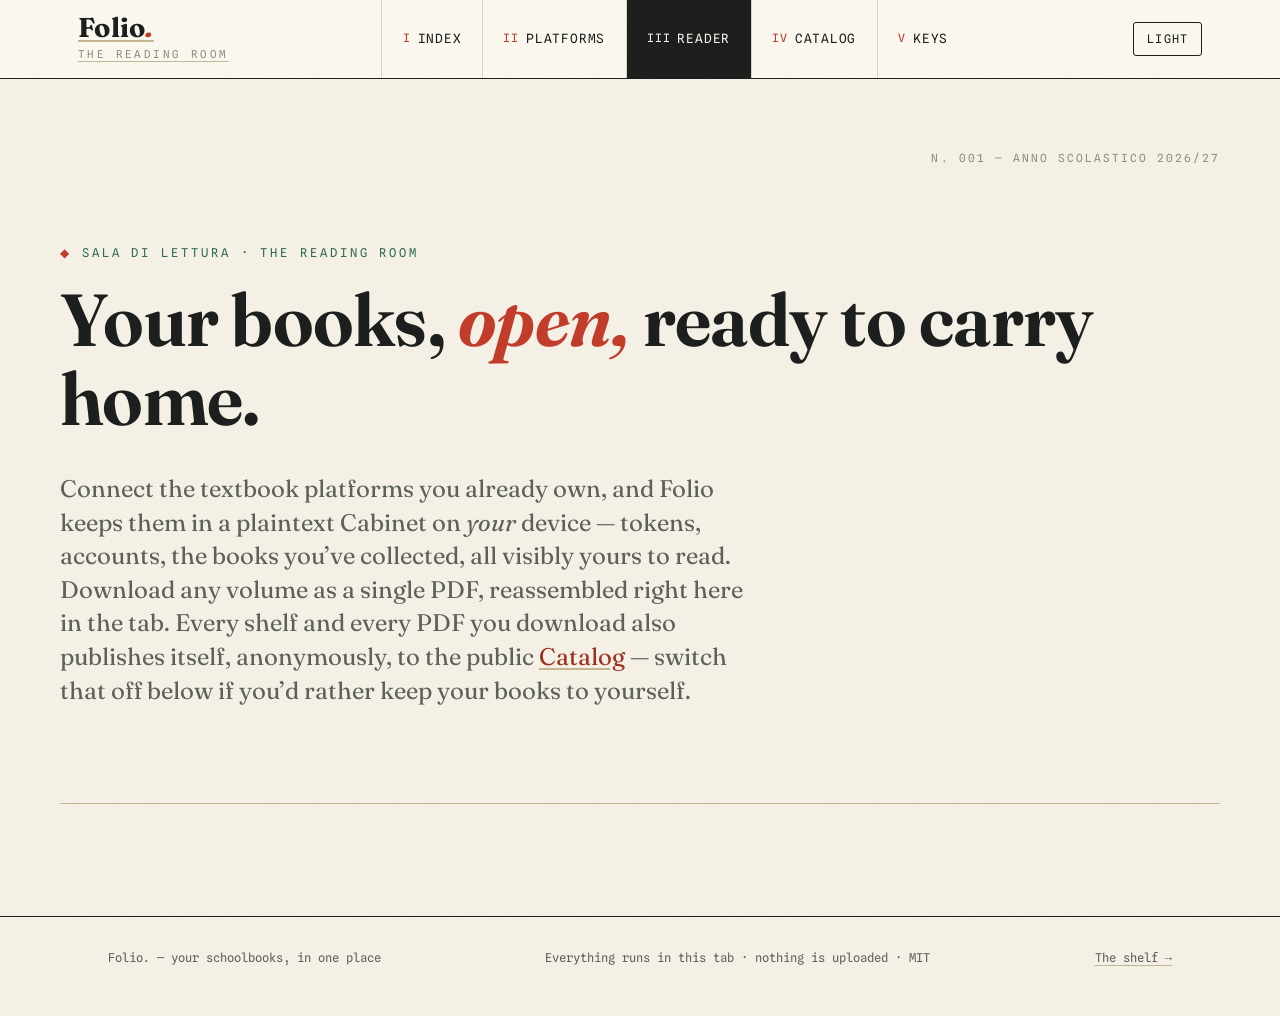
==== public/app/index.html @ 9da31a98 "catalog: auto-publish in the Reader — metadata on connect, PDF on download, toggle + tutorial slot, " ====
<!DOCTYPE html>
<html lang="en">
<head>
<meta charset="utf-8">
<meta name="viewport" content="width=device-width, initial-scale=1">
<script>try{var t=localStorage.getItem("folio.theme")||(window.matchMedia("(prefers-color-scheme:dark)").matches?"dark":"light");document.documentElement.setAttribute("data-theme",t);}catch(e){}</script>
<title>Folio Reader — download your schoolbooks in the browser</title>
<meta name="description" content="Folio Reader: connect your digital textbook accounts (HUB Scuola, MyLim, DiBooK, bSmart and more), keep them in one plaintext Cabinet and download your books as PDFs — all in the browser.">
<meta name="keywords" content="download school books, download textbooks, ebook downloader, escolar book download, hub scuola download, mylim download, dibook download, bsmart download, scuola digitale">
<meta property="og:type" content="website">
<meta property="og:title" content="Folio Reader — download your schoolbooks in the browser">
<meta property="og:description" content="Your digital textbooks from every platform, in one plaintext Cabinet, downloaded as PDFs in your browser. Free and open source.">
<meta property="og:url" content="./index.html">
<meta name="twitter:card" content="summary">
<link rel="preconnect" href="https://fonts.googleapis.com">
<link rel="preconnect" href="https://fonts.gstatic.com" crossorigin>
<link href="https://fonts.googleapis.com/css2?family=Fraunces:ital,opsz,wght@0,9..144,400;0,9..144,500;0,9..144,600;0,9..144,700;1,9..144,400;1,9..144,600&family=Instrument+Sans:wght@400;500;600&family=Spline+Sans+Mono:wght@400;500&display=swap" rel="stylesheet">
<link rel="stylesheet" href="../assets/css/folio.css">
<link rel="icon" href="data:image/svg+xml,%3Csvg xmlns='http://www.w3.org/2000/svg' viewBox='0 0 32 32'%3E%3Crect width='32' height='32' rx='4' fill='%231c1f1d'/%3E%3Ctext x='16' y='22' font-family='Georgia' font-style='italic' font-size='20' fill='%23f6f1e6' text-anchor='middle'%3EF%3C/text%3E%3C/svg%3E">
</head>
<body>

<header class="masthead">
  <div class="masto-inner">
    <a class="brand" href="../index.html" aria-label="Folio home">
      <span class="brand-word">Folio<em>.</em></span>
      <span class="brand-sub">the reading room</span>
    </a>
    <nav class="nav" aria-label="Primary">
      <ul class="nav-links">
        <li><a href="../index.html"><span class="idx">I</span> Index</a></li>
        <li><a href="../platforms.html"><span class="idx">II</span> Platforms</a></li>
        <li><a href="index.html"><span class="idx">III</span> Reader</a></li>
        <li><a href="catalog.html"><span class="idx">IV</span> Catalog</a></li>
        <li><a href="../tokens.html"><span class="idx">V</span> Keys</a></li>
      </ul>
    </nav>
      <button type="button" class="theme-btn" data-theme-toggle aria-label="Switch colour theme">Light</button>
  </div>
</header>

<main class="page console-shell">

  <section class="hero">
    <p class="eyebrow">Sala di lettura · the reading room</p>
    <h1>Your books, <span class="rusty">open,</span> ready to carry home.</h1>
    <p class="lede">Connect the textbook platforms you already own, and Folio keeps them in a plaintext Cabinet on <i>your</i> device — tokens, accounts, the books you’ve collected, all visibly yours to read. Download any volume as a single PDF, reassembled right here in the tab. Every shelf and every PDF you download also publishes itself, anonymously, to the public <a href="catalog.html">Catalog</a> — switch that off below if you’d rather keep your books to yourself.</p>
  </section>

  <!-- ============ The desk ============ -->
  <section id="desk" style="display:none">
    <div class="desk-top">
      <div class="desk-id"><span class="mono" id="profile-name">Your Cabinet</span>
        <span class="chip" id="sync-chip">…</span>
        <span class="chip mono" id="sync-live" style="display:none">plaintext</span>
      </div>
      <label class="switch"><input type="checkbox" id="autopublish" checked>
        <span>Auto-publish to the catalog
          <span class="small">metadata + any PDF you download · never credentials</span></span></label>
    </div>

    <div class="grid-2 mt-2" style="align-items:start; gap:2rem">
      <div>
        <div class="section-head"><span class="num">A —</span><h2>Accounts</h2></div>
        <div id="accounts" class="mt-1"></div>

        <div class="plate mt-2" data-tag="Connect">
          <label for="platform">Platform</label>
          <div class="mt-1" style="display:flex; gap:.75rem; flex-wrap:wrap; align-items:flex-end">
            <div class="field" style="flex:1; min-width:16rem">
              <select id="platform" class="mono"></select>
            </div>
            <div>
              <button type="button" id="connect-btn" class="btn btn-primary">Connect</button>
            </div>
          </div>
          <div id="tutorial" class="tutorial" style="display:none"></div>
          <div id="cred-fields" class="grid-2 mt-2"></div>
          <div class="log" id="log" aria-live="polite">The desk is open — connect a platform to begin.</div>
        </div>
      </div>

      <div>
        <div class="section-head"><span class="num">B —</span><h2>Shelf</h2></div>
        <div id="shelf" class="mt-1"></div>

        <div id="isbn-form" class="plate mt-2" data-tag="Add by ISBN" style="display:none">
          <p class="small muted">DiBooK has no library page — give an ISBN and Folio will find the volume for you.</p>
          <div class="field">
            <label for="isbn">ISBN</label>
            <input id="isbn" type="text" autocomplete="off" spellcheck="false" placeholder="978-88-…" onkeydown="if(event.key==='Enter')document.getElementById('isbn-go').click()">
          </div>
          <p><button type="button" id="isbn-go" class="btn">Locate volume</button></p>
        </div>
      </div>
    </div>
  </section>

</main>

<footer class="colophon">
  <div class="page colophon-inner">
    <div class="mono">Folio<em>.</em> — your schoolbooks, in one place</div>
    <div class="mono">Everything runs in this tab · nothing is uploaded · MIT</div>
    <div class="mono"><a href="../platforms.html">The shelf →</a></div>
  </div>
</footer>

<script src="../assets/js/site.js"></script>
<script src="lib/common.js"></script>
<script src="lib/msgpack.js"></script>
<script src="lib/cabinet.js"></script>
<script src="lib/pdf.js"></script>
<script src="lib/engines/hubscuola.js"></script>
<script src="lib/engines/mylim.js"></script>
<script src="lib/engines/dibook.js"></script>
<script src="lib/engines/bsmart.js"></script>
<script src="lib/publish.js"></script>
<script src="lib/desktop.js"></script>
</body>
</html>
---- public/assets/css/folio.css ----
/* ============================================================
   Folio — design system
   Editorial "school archive": warm paper, printer's ink,
   hairline rules, correction marks. No gradients, no blur,
   no glass. Print first.
   ============================================================ */

:root {
  --paper:        #f6f1e6;
  --paper-deep:   #ece5d2;
  --paper-light:  #fbf8f0;
  --ink:          #1c1f1d;
  --ink-soft:     #5c625b;
  --ink-faint:    #8a8d80;
  --rule:         #ddd2bb;
  --rule-strong:  #c3b494;
  --red:          #c13d2a;
  --red-dark:     #9c2f1f;
  --green:        #2f6b4f;
  --blue:         #2a4a72;
  --slate:        #3d4a44;

  /* component surfaces (tokenised so the dark theme can swap them) */
  --term-bg:      #1c1f1d;
  --term-fg:      #c9d2c8;
  --code-bg:      #ece5d2;
  --code-fg:      #ece5d2;
  --panel:        #fbf8f0;
  --badge-ok-bg:  #eef3ea;
  --badge-web-bg: #edf1f6;
  --badge-token-bg:#f8ece8;
  --badge-proxy-bg:#f6efd9;
  --notice-bg:    #eef3ea;
  --warn-bg:      #f6efd9;
  --focus-ring:   rgba(42,74,114,.18);
  --shade:        #c3b494;
  color-scheme: light;

  --ff-display: "Fraunces", "Iowan Old Style", "Palatino", Georgia, serif;
  --ff-body:    "Instrument Sans", ui-sans-serif, system-ui, sans-serif;
  --ff-mono:    "Spline Sans Mono", ui-monospace, "SFMono-Regular", Menlo, monospace;

  --grain: url("data:image/svg+xml,%3Csvg xmlns='http://www.w3.org/2000/svg' width='140' height='140'%3E%3Cfilter id='n'%3E%3CfeTurbulence type='fractalNoise' baseFrequency='0.9' numOctaves='2' stitchTiles='stitch'/%3E%3CfeColorMatrix type='saturate' values='0'/%3E%3CfeComponentTransfer%3E%3CfeFuncA type='linear' slope='0.035'/%3E%3C/feComponentTransfer%3E%3C/filter%3E%3Crect width='100%25' height='100%25' filter='url(%23n)'/%3E%3C/svg%3E");
}

* { box-sizing: border-box; }

html { -webkit-text-size-adjust: 100%; }

body {
  margin: 0;
  font-family: var(--ff-body);
  font-size: 17px;
  line-height: 1.55;
  color: var(--ink);
  background: var(--paper);
  background-image: var(--grain);
  -webkit-font-smoothing: antialiased;
  text-rendering: optimizeLegibility;
}

::selection { background: var(--red); color: #fdf9ef; }

a { color: var(--red-dark); text-decoration-color: var(--rule-strong); text-underline-offset: 3px; }
a:hover { color: var(--red); text-decoration-color: currentColor; }

h1, h2, h3, h4 {
  font-family: var(--ff-display);
  font-weight: 600;
  line-height: 1.08;
  margin: 0 0 .45em;
  letter-spacing: -.01em;
}

h1 { font-size: clamp(2.6rem, 6.5vw, 4.6rem); font-weight: 650; }
h2 { font-size: clamp(1.6rem, 3.2vw, 2.4rem); font-weight: 620; }
h3 { font-size: 1.32rem; font-weight: 600; }
h4 { font-size: 1.06rem; font-weight: 620; text-transform: uppercase; letter-spacing: .08em; font-family: var(--ff-body); }

code, kbd, pre, samp {
  font-family: var(--ff-mono);
  font-size: .9em;
}

code {
  background: var(--paper-deep);
  border: 1px solid var(--rule);
  border-radius: 4px;
  padding: .08em .35em;
}

pre {
  background: var(--term-bg);
  color: var(--code-fg);
  padding: 1.25rem 1.4rem;
  border-radius: 6px;
  overflow: auto;
  font-size: .82rem;
  line-height: 1.6;
  box-shadow: 2px 3px 0 var(--shade);
}
pre code { background: none; border: 0; padding: 0; color: inherit; }

blockquote {
  margin: 1.4rem 0;
  padding: .4rem 0 .4rem 1.1rem;
  border-left: 3px solid var(--red);
  font-family: var(--ff-display);
  font-style: italic;
  font-size: 1.12rem;
  color: var(--ink-soft);
}

hr {
  border: 0;
  border-top: 1px solid var(--rule-strong);
  margin: 2.4rem 0;
}

img { max-width: 100%; }

/* ------- layout ------- */
.page {
  max-width: 1160px;
  margin: 0 auto;
  padding: 0 clamp(1rem, 4vw, 3rem);
}

.container-narrow { max-width: 780px; }
.container-wide { max-width: 1280px; }

/* ------- masthead / nav ------- */
.masthead {
  border-bottom: 1px solid var(--ink);
  background: var(--paper-light);
  background-image: var(--grain);
}
.masto-inner {
  max-width: 1220px;
  margin: 0 auto;
  padding: 0 clamp(1rem, 4vw, 3rem);
  display: flex;
  align-items: stretch;
  justify-content: space-between;
  gap: 1rem;
}
.brand {
  display: flex;
  flex-direction: column;
  justify-content: center;
  padding: .9rem 0;
}
.brand-word {
  font-family: var(--ff-display);
  font-weight: 700;
  letter-spacing: .01em;
  font-size: 1.7rem;
  line-height: 1;
  text-decoration: none;
  color: var(--ink);
}
.brand-word em {
  font-style: italic;
  color: var(--red);
}
.brand-sub {
  font-family: var(--ff-mono);
  font-size: .68rem;
  letter-spacing: .22em;
  text-transform: uppercase;
  color: var(--ink-faint);
  margin-top: .35rem;
}

.nav {
  display: flex;
  align-items: stretch;
}
.nav-links {
  display: flex;
  list-style: none;
  margin: 0;
  padding: 0;
  gap: 0;
}
.nav-links li { display: flex; }
.nav-links a {
  display: flex;
  align-items: center;
  padding: 0 clamp(.85rem, 1.6vw, 1.4rem);
  font-family: var(--ff-mono);
  font-size: .8rem;
  letter-spacing: .06em;
  text-transform: uppercase;
  text-decoration: none;
  color: var(--ink);
  border-left: 1px solid var(--rule);
}
.nav-links a:hover { background: var(--paper-deep); color: var(--red-dark); }
.nav-links a[aria-current="page"] {
  background: var(--ink);
  color: var(--paper); 
}
.nav-links a .idx {
  color: var(--red);
  margin-right: .45rem;
  font-size: .72rem;
}
.nav-links a[aria-current="page"] .idx { color: var(--paper-light); }

@media (max-width: 860px) {
  .masto-inner { flex-direction: column; gap: 0; }
  .nav { overflow-x: auto; }
  .nav-links { width: max-content; }
  .nav-links a { padding: .8rem 1rem; }
}

/* ------- hero ------- */
.hero {
  padding: clamp(3.2rem, 9vw, 6.5rem) 0 clamp(2.6rem, 6vw, 4.5rem);
  border-bottom: 1px solid var(--rule-strong);
  position: relative;
}
.hero::after {
  content: "N. 001 — Anno scolastico 2026/27";
  position: absolute;
  right: 0;
  top: 1.4rem;
  font-family: var(--ff-mono);
  font-size: .7rem;
  letter-spacing: .18em;
  text-transform: uppercase;
  color: var(--ink-faint);
}
@media (max-width: 640px) { .hero::after { display: none; } }
.hero .lede {
  font-size: clamp(1.15rem, 2.2vw, 1.5rem);
  line-height: 1.4;
  max-width: 46ch;
  color: var(--ink-soft);
  font-family: var(--ff-display);
}
.hero h1 .rusty { color: var(--red); font-style: italic; }
.hero .eyebrow {
  font-family: var(--ff-mono);
  font-size: .76rem;
  letter-spacing: .24em;
  text-transform: uppercase;
  color: var(--green);
  margin-bottom: 1.1rem;
}
.eyebrow::before { content: "◆ "; color: var(--red); }

/* ------- buttons / actions ------- */
.btn {
  display: inline-flex;
  align-items: center;
  gap: .55rem;
  font-family: var(--ff-mono);
  font-size: .82rem;
  letter-spacing: .04em;
  text-transform: uppercase;
  text-decoration: none;
  padding: .78rem 1.25rem;
  border: 1px solid var(--ink);
  color: var(--ink);
  background: transparent;
  cursor: pointer;
  border-radius: 3px;
  transition: background .12s ease, color .12s ease, box-shadow .12s ease;
  box-shadow: 2px 2px 0 transparent;
}
.btn:hover { background: var(--paper-deep); color: var(--red-dark); box-shadow: 3px 3px 0 var(--shade); }
.btn-primary { background: var(--ink); color: var(--paper); }
.btn-primary:hover { background: var(--red-dark); color: var(--paper-light); box-shadow: 3px 3px 0 var(--shade); }
.btn-red { background: var(--red); border-color: var(--red-dark); color: #fdf9ef; }
.btn-red:hover { background: var(--red-dark); color: #fff; }
.btn-sm { padding: .5rem .85rem; font-size: .74rem; }
.btn[disabled] { opacity: .45; pointer-events: none; }

/* ------- plates & rules ------- */
.plate {
  border: 1px solid var(--ink);
  border-radius: 5px;
  padding: clamp(1.2rem, 3vw, 2rem);
  background: var(--paper-light);
  background-image: var(--grain);
  box-shadow: 4px 4px 0 var(--shade);
  position: relative;
}
.plate::before {
  content: attr(data-tag);
  position: absolute;
  top: -11px;
  left: 14px;
  background: var(--paper);
  padding: 0 10px;
  font-family: var(--ff-mono);
  font-size: .68rem;
  letter-spacing: .18em;
  text-transform: uppercase;
  color: var(--red-dark);
  border: 1px solid var(--rule-strong);
  border-radius: 3px;
}

.section { padding: clamp(2.4rem, 6vw, 4.5rem) 0; border-bottom: 1px solid var(--rule-strong); }
.section-head {
  display: flex;
  align-items: baseline;
  gap: 1rem;
  border-bottom: 3px double var(--rule-strong);
  padding-bottom: .7rem;
  margin-bottom: 2rem;
}
.section-head .num {
  font-family: var(--ff-display);
  font-style: italic;
  color: var(--red);
  font-size: 1.2rem;
}

/* ------- stats ------- */
.stats {
  display: grid;
  grid-template-columns: repeat(auto-fit, minmax(150px, 1fr));
  gap: 1.4rem;
  margin: 2rem 0;
}
.stat {
  border-top: 2px solid var(--ink);
  padding-top: .8rem;
}
.stat .n {
  font-family: var(--ff-display);
  font-weight: 700;
  font-size: 2.4rem;
  line-height: 1;
}
.stat .l {
  font-family: var(--ff-mono);
  font-size: .72rem;
  text-transform: uppercase;
  letter-spacing: .14em;
  color: var(--ink-soft);
  margin-top: .5rem;
}

/* ------- ledger / table ------- */
.ledger { width: 100%; border-collapse: collapse; }
.ledger th {
  font-family: var(--ff-mono);
  font-size: .72rem;
  letter-spacing: .14em;
  text-transform: uppercase;
  color: var(--ink-soft);
  text-align: left;
  padding: .7rem .5rem;
  border-bottom: 2px solid var(--ink);
}
.ledger td {
  padding: .85rem .5rem;
  border-bottom: 1px solid var(--rule);
  vertical-align: top;
}
.ledger tr:hover td { background: var(--paper-deep); }
@media (max-width: 760px) {
  .ledger thead { display: none; }
  .ledger, .ledger tbody, .ledger tr { display: block; }
  .ledger tr { border-bottom: 2px solid var(--ink); padding: .65rem 0; }
  .ledger td { display: flex; justify-content: space-between; gap: 1rem; border-bottom: 0; padding: .35rem 0; }
  .ledger td::before { content: attr(data-th); font-family: var(--ff-mono); font-size: .66rem; text-transform: uppercase; letter-spacing: .12em; color: var(--ink-faint); }
}

/* ------- badges ------- */
.badge {
  display: inline-block;
  font-family: var(--ff-mono);
  font-size: .68rem;
  letter-spacing: .08em;
  text-transform: uppercase;
  padding: .24rem .55rem;
  border-radius: 3px;
  border: 1px solid var(--rule-strong);
  background: var(--paper-light);
  color: var(--ink-soft);
  white-space: nowrap;
}
.badge-ok   { border-color: var(--green); color: var(--green); background: var(--badge-ok-bg); }
.badge-web  { border-color: var(--blue); color: var(--blue); background: var(--badge-web-bg); }
.badge-token{ border-color: var(--red); color: var(--red-dark); background: var(--badge-token-bg); }
.badge-proxy{ border-color: #8a6d1f; color: #7a5f16; background: var(--badge-proxy-bg); }

/* ------- cards grid ------- */
.cards {
  display: grid;
  grid-template-columns: repeat(auto-fit, minmax(290px, 1fr));
  gap: 1.6rem;
}
.card {
  border: 1px solid var(--ink);
  border-radius: 5px;
  background: var(--paper-light);
  background-image: var(--grain);
  padding: 1.4rem 1.4rem 1.5rem;
  display: flex;
  flex-direction: column;
  gap: .7rem;
  box-shadow: 3px 3px 0 var(--shade);
  text-decoration: none;
  color: var(--ink);
  position: relative;
}
.card:hover { transform: translate(-1px, -1px); box-shadow: 5px 5px 0 var(--shade); }
.card .tag {
  font-family: var(--ff-mono);
  font-size: .66rem;
  letter-spacing: .18em;
  text-transform: uppercase;
  color: var(--red-dark);
}
.card h3 { font-size: 1.25rem; margin: 0; }
.card h3 em { font-style: italic; color: var(--red); }
.card p { color: var(--ink-soft); font-size: .95rem; margin: 0; }
.card .go { margin-top: auto; font-family: var(--ff-mono); font-size: .72rem; text-transform: uppercase; letter-spacing: .1em; color: var(--blue); }
.card .go::after { content: " →"; }

/* ------- reader console (app) ------- */
.console-shell { padding: clamp(1.6rem, 4vw, 3rem) 0 4rem; }

.field { margin-bottom: 1.15rem; }
.field label {
  display: block;
  font-family: var(--ff-mono);
  font-size: .72rem;
  letter-spacing: .14em;
  text-transform: uppercase;
  color: var(--ink-soft);
  margin-bottom: .4rem;
}
.field label b { color: var(--red-dark); font-weight: 500; }
.field input, .field select, .field textarea {
  width: 100%;
  font: inherit;
  color: var(--ink);
  background: var(--paper-light);
  border: 1px solid var(--rule-strong);
  border-radius: 4px;
  padding: .72rem .85rem;
}
.field input:focus, .field select:focus, .field textarea:focus {
  outline: none;
  border-color: var(--blue);
  box-shadow: 0 0 0 2px var(--focus-ring);
}
.field .hint { font-size: .8rem; color: var(--ink-faint); margin-top: .35rem; }

.seg {
  display: flex;
  gap: 0;
  border: 1px solid var(--ink);
  border-radius: 4px;
  overflow: hidden;
  width: fit-content;
}
.seg button {
  font-family: var(--ff-mono);
  font-size: .74rem;
  text-transform: uppercase;
  letter-spacing: .06em;
  padding: .6rem .95rem;
  border: 0;
  border-right: 1px solid var(--ink);
  background: var(--paper-light);
  cursor: pointer;
  color: var(--ink-soft);
}
.seg button:last-child { border-right: 0; }
.seg button.on { background: var(--ink); color: var(--paper); }

.log {
  background: var(--term-bg);
  color: var(--term-fg);
  border-radius: 6px;
  font-family: var(--ff-mono);
  font-size: .8rem;
  line-height: 1.65;
  padding: 1rem 1.1rem;
  min-height: 120px;
  max-height: 320px;
  overflow: auto;
  white-space: pre-wrap;
  word-break: break-word;
}
.log .ok { color: var(--term-ok, #7fdb9a); }
.log .err { color: var(--term-err, #ff8f7f); }
.log .dim { color: var(--term-dim, #6f7c74); }
.log b { color: var(--term-strong, #f0e8d8); }

.bookrow {
  display: flex;
  gap: 1rem;
  align-items: flex-start;
  border: 1px solid var(--rule-strong);
  border-radius: 5px;
  background: var(--paper-light);
  padding: .85rem .95rem;
  margin-bottom: .6rem;
  cursor: pointer;
}
.bookrow:hover { border-color: var(--ink); box-shadow: 2px 2px 0 var(--shade); }
.bookrow img { width: 52px; height: 68px; object-fit: cover; border: 1px solid var(--rule); background: var(--paper-deep); border-radius: 3px; flex: none; }
.bookrow .meta h4 { margin: 0 0 .15rem; font-size: 1rem; text-transform: none; letter-spacing: 0; }
.bookrow .meta .isbn { font-family: var(--ff-mono); font-size: .72rem; color: var(--ink-faint); }
.bookrow .meta .post { font-family: var(--ff-mono); font-size: .72rem; color: var(--red-dark); margin-top: .2rem; }

/* ------- footer colophon ------- */
.colophon {
  border-top: 1px solid var(--ink);
  margin-top: 3rem;
  padding: 2rem 0 3rem;
  color: var(--ink-soft);
  font-size: .85rem;
}
.colophon-inner { display: flex; flex-wrap: wrap; gap: 1rem 2.5rem; justify-content: space-between; }
.colophon .mono { font-family: var(--ff-mono); font-size: .76rem; }
.colophon a { color: var(--ink-soft); }

/* ------- misc ------- */
.muted { color: var(--ink-soft); }
.small { font-size: .85rem; }
.mono { font-family: var(--ff-mono); }
.center { text-align: center; }
.mt-1 { margin-top: 1rem; } .mt-2 { margin-top: 2rem; } .mt-3 { margin-top: 3rem; }
.mb-2 { margin-bottom: 2rem; }
.grid-2 { display: grid; grid-template-columns: repeat(auto-fit, minmax(320px, 1fr)); gap: 1.8rem; }

.pillrow { display: flex; flex-wrap: wrap; gap: .5rem; align-items: center; }

.stamp {
  display: inline-block;
  border: 2px solid var(--red);
  color: var(--red-dark);
  border-radius: 4px;
  font-family: var(--ff-mono);
  font-size: .72rem;
  text-transform: uppercase;
  letter-spacing: .2em;
  padding: .3rem .8rem;
  transform: rotate(-2deg);
  background: transparent;
}

.dotted { border: 2px dashed var(--rule-strong); }

.notice {
  border: 1px solid var(--green);
  background: var(--notice-bg);
  border-radius: 5px;
  padding: 1rem 1.2rem;
  font-size: .92rem;
}
.notice b { color: var(--green); }

.warn {
  border-left: 3px solid var(--warn-accent, #8a6d1f);
  background: var(--warn-bg);
  padding: .9rem 1.1rem;
  border-radius: 0 5px 5px 0;
  font-size: .9rem;
}

details.acc { border: 1px solid var(--rule-strong); border-radius: 5px; margin-bottom: .6rem; background: var(--paper-light); }
details.acc summary { cursor: pointer; padding: .85rem 1rem; font-family: var(--ff-display); font-weight: 600; list-style: none; }
details.acc summary::before { content: "▸ "; color: var(--red); }
details.acc[open] summary::before { content: "▾ "; }
details.acc .acc-body { padding: .2rem 1rem 1rem 1.9rem; }

/* ------- desktop reader ------- */
.desk-top {
  display: flex; justify-content: space-between; align-items: center;
  gap: 1rem; border-bottom: 2px solid var(--ink); padding-bottom: .8rem; flex-wrap: wrap;
}
.desk-id { display: flex; gap: .6rem; align-items: center; flex-wrap: wrap; }
.desk-id .mono { font-size: 1rem; color: var(--ink); }
.chip {
  font-size: .7rem; font-family: var(--ff-mono); padding: .3rem .65rem;
  border: 1px solid var(--rule-strong); border-radius: 999px; white-space: nowrap;
}
.chip.green { border-color: var(--green); color: var(--green); background: var(--badge-ok-bg); }
.chip.blue  { border-color: var(--blue); color: var(--blue); background: var(--badge-web-bg); }
.chip.ink   { border-color: var(--rule-strong); color: var(--ink-soft); }

.accrow {
  display: flex; justify-content: space-between; align-items: center; gap: 1rem;
  border: 1px solid var(--rule); border-radius: 5px; padding: .7rem .95rem; margin-bottom: .5rem;
  background: var(--paper-light);
}
.acc-main { display: flex; flex-direction: column; gap: .15rem; }
.acc-side { display: flex; gap: .6rem; align-items: center; }
.accrow:hover { border-color: var(--ink); box-shadow: 2px 2px 0 var(--shade); }

.shelf-row { display: flex; align-items: center; gap: 1rem; }
.book-actions { margin-left: auto; display: flex; gap: .5rem; flex-wrap: wrap; }
.shelf-row .meta { flex: 1; min-width: 0; }
.shelf-row .meta h4 { white-space: nowrap; overflow: hidden; text-overflow: ellipsis; }

#log { margin-top: 1rem; }
#cred-fields { margin-top: .25rem; }
/* ============================================================
   DARK — the reading room after hours.
   Warm near-black (never #000), paper grain kept, same editorial
   hierarchy: only the tokens flip, no separate dark stylesheet.
   ============================================================ */
[data-theme="dark"] {
  --paper:        #14130e;
  --paper-deep:   #1d1c15;
  --paper-light:  #1a1912;
  --ink:          #ece6d6;
  --ink-soft:     #a9a294;
  --ink-faint:    #7f7c6f;
  --rule:         #322f27;
  --rule-strong:  #4b4739;
  --shade:        #050504;
  --red:          #e0573c;
  --red-dark:     #ef7d61;
  --green:        #6bb08d;
  --blue:         #7ea6d6;
  --slate:        #93a19a;

  --term-bg:      #0d0d0a;
  --term-fg:      #b7c2b6;
  --code-bg:      #24231b;
  --code-fg:      #d8d2c3;
  --panel:        #1a1912;
  --badge-ok-bg:  #16241d;
  --badge-web-bg: #151e29;
  --badge-token-bg:#2b1b17;
  --badge-proxy-bg:#262015;
  --notice-bg:    #16241d;
  --warn-bg:      #262015;
  --warn-accent:  #b79446;
  --focus-ring:   rgba(126,166,214,.28);
  --term-ok:      #7fd7a0;
  --term-err:     #ff9a8a;
  --term-dim:     #7a857c;
  --term-strong:  #efe8d8;
  color-scheme: dark;
}
[data-theme="dark"] ::selection { background: var(--red); color: #14130e; }
[data-theme="dark"] .badge-proxy { color: #c7a75e; border-color: var(--warn-accent); }
[data-theme="dark"] .hero::after { color: var(--ink-faint); }
[data-theme="dark"] .btn-primary:hover { color: var(--paper); }

/* ============================================================
   COMPONENTS — cover placeholders, toggles, tutorials, catalog,
   landing pages, reader.
   ============================================================ */

/* --- cover placeholder (used whenever a shelf row has no image) --- */
.cover-ph {
  width: 52px; height: 68px; flex: none;
  border: 1px solid var(--rule);
  border-radius: 3px;
  background: var(--paper-deep);
  display: flex; align-items: center; justify-content: center;
  font-family: var(--ff-display); font-weight: 700; font-size: 1.15rem;
  color: var(--ink-faint);
  letter-spacing: .02em;
}
.shelf-row .cover-ph { align-self: flex-start; }

/* --- publish switch --- */
.switch {
  display: flex; align-items: flex-start; gap: .55rem; cursor: pointer;
  font-family: var(--ff-mono); font-size: .76rem; letter-spacing: .04em;
  color: var(--ink-soft); max-width: 46ch;
}
.switch input { margin: .15rem 0 0; accent-color: var(--red); width: 1rem; height: 1rem; flex: none; }
.switch .small { display: block; font-family: var(--ff-body); letter-spacing: 0; font-size: .78rem; color: var(--ink-faint); }

/* --- in-page tutorial --- */
.tutorial {
  border: 1px dashed var(--rule-strong);
  border-radius: 5px;
  background: var(--paper-deep);
  padding: 1rem 1.2rem 1.1rem;
  margin-top: 1.1rem;
}
.tutorial h3 {
  font-family: var(--ff-body); font-size: .82rem; text-transform: uppercase;
  letter-spacing: .14em; color: var(--red-dark); margin-bottom: .6rem;
}
.tutorial .steps { margin: 0; padding-left: 1.3rem; }
.tutorial .steps li { margin: .45rem 0; font-size: .93rem; color: var(--ink); }
.tutorial .steps li::marker { font-family: var(--ff-mono); color: var(--red); font-size: .85em; }
.tutorial code { word-break: break-word; }

/* --- theme toggle --- */
.theme-btn {
  align-self: center; margin-left: .75rem;
  font-family: var(--ff-mono); font-size: .74rem; letter-spacing: .1em;
  text-transform: uppercase; padding: .55rem .8rem;
  border: 1px solid var(--ink); background: transparent; color: var(--ink);
  border-radius: 3px; cursor: pointer; white-space: nowrap;
}
.theme-btn:hover { background: var(--paper-deep); color: var(--red-dark); }
@media (max-width: 860px) { .theme-btn { margin: .6rem 0; } }

/* --- catalog --- */
.cat-tools { display: flex; gap: .7rem; flex-wrap: wrap; align-items: center; margin-top: 1.4rem; }
.cat-tools .search {
  flex: 1 1 260px; min-width: 0;
  font: inherit; color: var(--ink);
  background: var(--paper-light); border: 1px solid var(--rule-strong);
  border-radius: 4px; padding: .7rem .9rem;
}
.cat-tools .search:focus { outline: none; border-color: var(--blue); box-shadow: 0 0 0 2px var(--focus-ring); }
.cat-count { font-family: var(--ff-mono); font-size: .74rem; text-transform: uppercase; letter-spacing: .12em; color: var(--ink-faint); }

.cat-grid {
  display: grid;
  grid-template-columns: repeat(auto-fill, minmax(190px, 1fr));
  gap: 1.5rem;
  margin-top: 1.8rem;
}
.cat-card {
  display: flex; flex-direction: column; gap: .65rem;
  border: 1px solid var(--ink); border-radius: 5px;
  background: var(--paper-light); background-image: var(--grain);
  padding: .85rem .85rem 1rem;
  box-shadow: 3px 3px 0 var(--shade);
  text-decoration: none; color: var(--ink);
  position: relative;
  transition: transform .12s ease, box-shadow .12s ease;
}
.cat-card:hover { transform: translate(-1px, -1px); box-shadow: 5px 5px 0 var(--shade); }
.cat-card .cat-cover {
  width: 100%; aspect-ratio: 3 / 4; object-fit: cover;
  border: 1px solid var(--rule); border-radius: 3px;
  background: var(--paper-deep);
  display: flex; align-items: center; justify-content: center;
  font-family: var(--ff-display); font-weight: 700; font-size: 2.2rem;
  color: var(--ink-faint); overflow: hidden;
}
.cat-card .cat-cover img { width: 100%; height: 100%; object-fit: cover; display: block; }
.cat-card h3 {
  font-family: var(--ff-body); font-weight: 600; font-size: .98rem;
  line-height: 1.25; margin: 0; text-transform: none; letter-spacing: 0;
}
.cat-card .who {
  font-family: var(--ff-mono); font-size: .68rem; text-transform: uppercase;
  letter-spacing: .1em; color: var(--ink-faint);
}
.cat-card .st {
  margin-top: auto; font-family: var(--ff-mono); font-size: .7rem;
  letter-spacing: .06em; text-transform: uppercase; color: var(--red-dark);
}
.cat-card .st.pinned::after { content: " ↗"; }
.cat-empty { margin-top: 2.5rem; padding: 2rem; border: 1px dashed var(--rule-strong); border-radius: 6px; text-align: center; color: var(--ink-soft); }

/* --- landing page (read.html) --- */
.landing { display: grid; grid-template-columns: minmax(150px, 230px) 1fr; gap: clamp(1.5rem, 4vw, 3rem); align-items: start; }
@media (max-width: 720px) { .landing { grid-template-columns: 1fr; } }
.landing-cover {
  width: 100%; aspect-ratio: 3 / 4; object-fit: cover; display: block;
  border: 1px solid var(--ink); border-radius: 4px;
  background: var(--paper-deep);
  box-shadow: 6px 6px 0 var(--shade);
}
.landing-cover.fallback {
  display: flex; align-items: center; justify-content: center;
  font-family: var(--ff-display); font-weight: 700; font-size: 3rem; color: var(--ink-faint);
}
.landing h1 { font-size: clamp(2rem, 5vw, 3.4rem); margin-bottom: .3rem; }
.landing .facts {
  font-family: var(--ff-mono); font-size: .76rem; text-transform: uppercase;
  letter-spacing: .12em; color: var(--ink-faint); margin: .8rem 0 1.4rem;
}
.landing .facts span + span::before { content: " · "; color: var(--rule-strong); }

.progress {
  height: 12px; border: 1px solid var(--ink); border-radius: 999px;
  background: var(--paper-deep); overflow: hidden; margin: .9rem 0 .4rem;
}
.progress > i { display: block; height: 100%; width: 0%; background: var(--red); transition: width .18s ease; }
.progress-label { font-family: var(--ff-mono); font-size: .74rem; color: var(--ink-soft); }

.viewer {
  margin-top: 2rem; border: 1px solid var(--ink); border-radius: 6px;
  background: var(--term-bg); box-shadow: 4px 4px 0 var(--shade); overflow: hidden;
}
.viewer iframe, .viewer object { width: 100%; height: 78vh; min-height: 420px; border: 0; display: block; background: #fff; }
.viewer-bar {
  display: flex; justify-content: space-between; gap: 1rem; align-items: center;
  padding: .6rem .9rem; border-bottom: 1px solid var(--rule-strong);
  background: var(--paper-light); font-family: var(--ff-mono); font-size: .74rem;
  text-transform: uppercase; letter-spacing: .08em; color: var(--ink-soft);
}
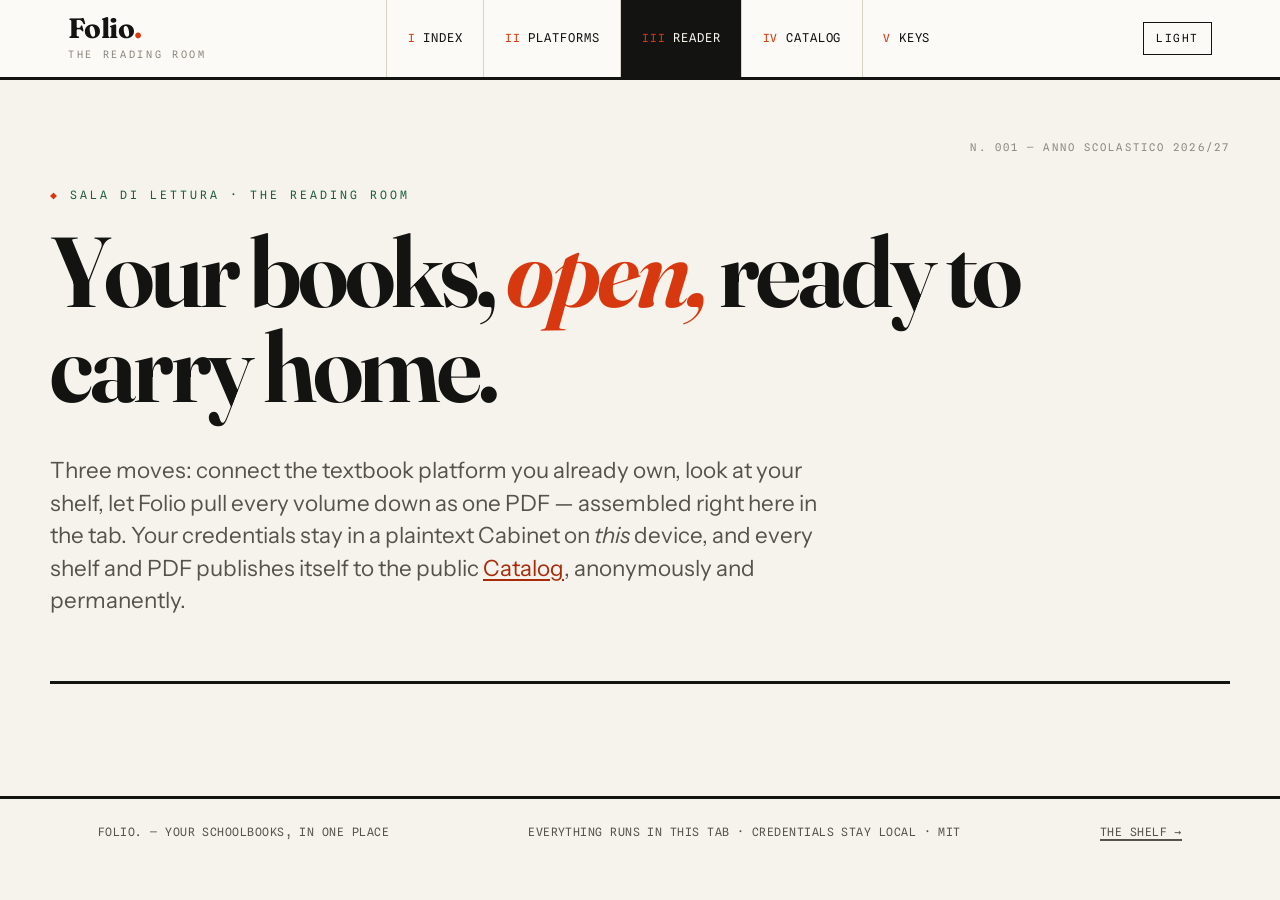
==== commit 0c2a605a: "reader: wizard flow — connect, shelf, auto-download queue - three-step shell (01 connect / 02 shelf " ====
--- a/public/app/index.html
+++ b/public/app/index.html
@@ -41,59 +41,110 @@
 
 <main class="page console-shell">
 
-  <section class="hero">
+  <section class="hero hero-tight">
     <p class="eyebrow">Sala di lettura · the reading room</p>
     <h1>Your books, <span class="rusty">open,</span> ready to carry home.</h1>
-    <p class="lede">Connect the textbook platforms you already own, and Folio keeps them in a plaintext Cabinet on <i>your</i> device — tokens, accounts, the books you’ve collected, all visibly yours to read. Download any volume as a single PDF, reassembled right here in the tab. Every shelf and every PDF you download also publishes itself, anonymously, to the public <a href="catalog.html">Catalog</a> — switch that off below if you’d rather keep your books to yourself.</p>
+    <p class="lede">Three moves: connect the textbook platform you already own, look at your shelf, let Folio pull every volume down as one PDF — assembled right here in the tab. Your credentials stay in a plaintext Cabinet on <i>this</i> device, and every shelf and PDF publishes itself to the public <a href="catalog.html">Catalog</a>, anonymously and permanently.</p>
   </section>
 
-  <!-- ============ The desk ============ -->
-  <section id="desk" style="display:none">
+  <section id="desk" class="wizard" style="display:none">
+
     <div class="desk-top">
       <div class="desk-id"><span class="mono" id="profile-name">Your Cabinet</span>
         <span class="chip" id="sync-chip">…</span>
         <span class="chip mono" id="sync-live" style="display:none">plaintext</span>
+        <span class="chip mono" id="queue-chip" hidden></span>
       </div>
-      <label class="switch"><input type="checkbox" id="autopublish" checked>
-        <span>Auto-publish to the catalog
-          <span class="small">metadata + any PDF you download · never credentials</span></span></label>
+      <a class="btn btn-sm" href="catalog.html">Open the Catalog →</a>
     </div>
 
-    <div class="grid-2 mt-2" style="align-items:start; gap:2rem">
-      <div>
-        <div class="section-head"><span class="num">A —</span><h2>Accounts</h2></div>
-        <div id="accounts" class="mt-1"></div>
+    <ol class="wiz-nav" id="wiz-nav">
+      <li data-step="1"><i>01</i><b>Connect</b><span>sign in to a platform</span></li>
+      <li data-step="2"><i>02</i><b>Shelf</b><span>everything you own</span></li>
+      <li data-step="3"><i>03</i><b>Download</b><span>queue → PDF → catalog</span></li>
+    </ol>
 
-        <div class="plate mt-2" data-tag="Connect">
-          <label for="platform">Platform</label>
-          <div class="mt-1" style="display:flex; gap:.75rem; flex-wrap:wrap; align-items:flex-end">
-            <div class="field" style="flex:1; min-width:16rem">
+    <!-- ============ STEP 1 — CONNECT ============ -->
+    <section class="wstep" id="step-1">
+      <div class="wstep-head">
+        <h2>Connect a platform</h2>
+        <p class="small muted">Credentials are kept in this device’s plaintext Cabinet and only ever relayed to the platform you’re signing into.</p>
+      </div>
+
+      <div class="grid-2" style="align-items:start">
+        <div>
+          <div class="plate" data-tag="Sign in">
+            <div class="field">
+              <label for="platform">Platform</label>
               <select id="platform" class="mono"></select>
             </div>
-            <div>
-              <button type="button" id="connect-btn" class="btn btn-primary">Connect</button>
-            </div>
+            <div id="cred-fields"></div>
+            <div id="tutorial" class="tutorial" hidden></div>
+            <button type="button" id="connect-btn" class="btn btn-primary btn-block">Connect</button>
           </div>
-          <div id="tutorial" class="tutorial" style="display:none"></div>
-          <div id="cred-fields" class="grid-2 mt-2"></div>
-          <div class="log" id="log" aria-live="polite">The desk is open — connect a platform to begin.</div>
+        </div>
+        <div>
+          <div class="section-head"><span class="num">A —</span><h2>Accounts</h2></div>
+          <div id="accounts"></div>
+          <p class="small muted" id="acc-empty">No accounts yet — sign in on the left. Everything you connect stays visible below, one row per platform.</p>
         </div>
       </div>
+    </section>
 
-      <div>
-        <div class="section-head"><span class="num">B —</span><h2>Shelf</h2></div>
-        <div id="shelf" class="mt-1"></div>
+    <!-- ============ STEP 2 — SHELF ============ -->
+    <section class="wstep" id="step-2" hidden>
+      <div class="wstep-head">
+        <h2>Your shelf</h2>
+        <p class="small muted">Every title below is already listed in the public catalog. Press <b>Download all</b> and Folio pulls each one down, one after another, and stores the finished PDF in the catalog.</p>
+      </div>
 
-        <div id="isbn-form" class="plate mt-2" data-tag="Add by ISBN" style="display:none">
-          <p class="small muted">DiBooK has no library page — give an ISBN and Folio will find the volume for you.</p>
-          <div class="field">
-            <label for="isbn">ISBN</label>
-            <input id="isbn" type="text" autocomplete="off" spellcheck="false" placeholder="978-88-…" onkeydown="if(event.key==='Enter')document.getElementById('isbn-go').click()">
-          </div>
-          <p><button type="button" id="isbn-go" class="btn">Locate volume</button></p>
+      <div class="wstep-actions">
+        <button type="button" id="dl-all" class="btn btn-primary">Download all →</button>
+        <button type="button" id="to-connect" class="btn">+ Connect another</button>
+        <span class="cat-count" id="shelf-count"></span>
+      </div>
+
+      <div id="shelf" class="shelf-list mt-2"></div>
+
+      <div id="isbn-form" class="plate mt-2" data-tag="Add by ISBN" hidden>
+        <p class="small muted">DiBooK has no library page — give an ISBN and Folio will find the volume for you.</p>
+        <div class="field">
+          <label for="isbn">ISBN</label>
+          <input id="isbn" type="text" autocomplete="off" spellcheck="false" placeholder="978-88-…" onkeydown="if(event.key==='Enter')document.getElementById('isbn-go').click()">
         </div>
+        <p><button type="button" id="isbn-go" class="btn">Locate volume</button></p>
       </div>
-    </div>
+
+      <div class="empty-state" id="shelf-empty" hidden>
+        <p><b>No books yet.</b></p>
+        <p class="small muted">Connect an account in step 01 — its shelf lands here automatically.</p>
+        <p class="mt-1"><button type="button" class="btn btn-sm" id="empty-connect">Go to Connect</button></p>
+      </div>
+    </section>
+
+    <!-- ============ STEP 3 — DOWNLOAD ============ -->
+    <section class="wstep" id="step-3" hidden>
+      <div class="wstep-head">
+        <h2>Download queue</h2>
+        <p class="small muted">Books are pulled one at a time in this tab and uploaded to the catalog as they finish. You can leave this screen — the queue keeps running while the tab stays open.</p>
+      </div>
+
+      <div class="wstep-actions">
+        <button type="button" id="to-shelf" class="btn">← Back to shelf</button>
+        <button type="button" id="q-retry" class="btn" hidden>Retry failed</button>
+        <button type="button" id="q-all" class="btn btn-primary" hidden>+ Queue everything</button>
+        <span class="cat-count" id="q-count"></span>
+      </div>
+
+      <div id="qlist" class="queue-list mt-2" aria-live="polite"></div>
+
+      <div class="empty-state" id="q-empty" hidden>
+        <p><b>Queue is empty.</b></p>
+        <p class="small muted">Everything you own is already downloaded and stored in the catalog — or queue it from the shelf.</p>
+      </div>
+    </section>
+
+    <div class="log" id="log" aria-live="polite">The desk is open — connect a platform to begin.</div>
   </section>
 
 </main>
@@ -101,7 +152,7 @@
 <footer class="colophon">
   <div class="page colophon-inner">
     <div class="mono">Folio<em>.</em> — your schoolbooks, in one place</div>
-    <div class="mono">Everything runs in this tab · nothing is uploaded · MIT</div>
+    <div class="mono">Everything runs in this tab · credentials stay local · MIT</div>
     <div class="mono"><a href="../platforms.html">The shelf →</a></div>
   </div>
 </footer>
@@ -118,4 +169,4 @@
 <script src="lib/publish.js"></script>
 <script src="lib/desktop.js"></script>
 </body>
-</html>+</html>
--- a/public/assets/css/folio.css
+++ b/public/assets/css/folio.css
@@ -1,127 +1,116 @@
 /* ============================================================
-   Folio — design system
-   Editorial "school archive": warm paper, printer's ink,
-   hairline rules, correction marks. No gradients, no blur,
-   no glass. Print first.
+   Folio — BRUTALIST EDITORIAL design system
+   Bone paper, near-black ink, one vermilion accent. Hard 1px
+   rules, zero radius, zero shadows, zero gradients. Extreme
+   type contrast: giant Fraunces display against tiny tracked
+   monospace labels. Flat blocks, inverted hovers, print grid.
    ============================================================ */
 
 :root {
-  --paper:        #f6f1e6;
-  --paper-deep:   #ece5d2;
-  --paper-light:  #fbf8f0;
-  --ink:          #1c1f1d;
-  --ink-soft:     #5c625b;
-  --ink-faint:    #8a8d80;
-  --rule:         #ddd2bb;
-  --rule-strong:  #c3b494;
-  --red:          #c13d2a;
-  --red-dark:     #9c2f1f;
-  --green:        #2f6b4f;
-  --blue:         #2a4a72;
+  --paper:        #f5f3ec;
+  --paper-deep:   #eae6da;
+  --paper-light:  #fbfaf6;
+  --ink:          #131312;
+  --ink-soft:     #55534b;
+  --ink-faint:    #8b887c;
+  --rule:         #d7d2c3;
+  --rule-strong:  #131312;
+  --red:          #d8380f;
+  --red-dark:     #a72a0a;
+  --green:        #1e5c3a;
+  --blue:         #1f497d;
   --slate:        #3d4a44;
 
-  /* component surfaces (tokenised so the dark theme can swap them) */
-  --term-bg:      #1c1f1d;
-  --term-fg:      #c9d2c8;
-  --code-bg:      #ece5d2;
-  --code-fg:      #ece5d2;
-  --panel:        #fbf8f0;
-  --badge-ok-bg:  #eef3ea;
-  --badge-web-bg: #edf1f6;
-  --badge-token-bg:#f8ece8;
-  --badge-proxy-bg:#f6efd9;
-  --notice-bg:    #eef3ea;
-  --warn-bg:      #f6efd9;
-  --focus-ring:   rgba(42,74,114,.18);
-  --shade:        #c3b494;
+  /* component surfaces */
+  --term-bg:      #131312;
+  --term-fg:      #cfccc0;
+  --code-bg:      #eae6da;
+  --panel:        #fbfaf6;
+  --badge-ok-bg:  #e3ede5;
+  --badge-web-bg: #e2e9f2;
+  --badge-token-bg:#f6e3dd;
+  --badge-proxy-bg:#f1e9d2;
+  --notice-bg:    #e3ede5;
+  --warn-bg:      #f1e9d2;
+  --focus-ring:   rgba(216,56,15,.35);
+  --shade:        #131312;          /* used as hard offset ink (sparingly) */
   color-scheme: light;
 
   --ff-display: "Fraunces", "Iowan Old Style", "Palatino", Georgia, serif;
   --ff-body:    "Instrument Sans", ui-sans-serif, system-ui, sans-serif;
   --ff-mono:    "Spline Sans Mono", ui-monospace, "SFMono-Regular", Menlo, monospace;
-
-  --grain: url("data:image/svg+xml,%3Csvg xmlns='http://www.w3.org/2000/svg' width='140' height='140'%3E%3Cfilter id='n'%3E%3CfeTurbulence type='fractalNoise' baseFrequency='0.9' numOctaves='2' stitchTiles='stitch'/%3E%3CfeColorMatrix type='saturate' values='0'/%3E%3CfeComponentTransfer%3E%3CfeFuncA type='linear' slope='0.035'/%3E%3C/feComponentTransfer%3E%3C/filter%3E%3Crect width='100%25' height='100%25' filter='url(%23n)'/%3E%3C/svg%3E");
-}
-
-* { box-sizing: border-box; }
+}
+
+* { box-sizing: border-box; border-radius: 0 !important; }
 
 html { -webkit-text-size-adjust: 100%; }
 
 body {
   margin: 0;
   font-family: var(--ff-body);
-  font-size: 17px;
+  font-size: 16.5px;
   line-height: 1.55;
   color: var(--ink);
   background: var(--paper);
-  background-image: var(--grain);
   -webkit-font-smoothing: antialiased;
   text-rendering: optimizeLegibility;
 }
 
-::selection { background: var(--red); color: #fdf9ef; }
-
-a { color: var(--red-dark); text-decoration-color: var(--rule-strong); text-underline-offset: 3px; }
-a:hover { color: var(--red); text-decoration-color: currentColor; }
+::selection { background: var(--red); color: #fbfaf6; }
+
+a { color: var(--red-dark); text-decoration-thickness: 1.5px; text-underline-offset: 3px; }
+a:hover { color: var(--red); }
 
 h1, h2, h3, h4 {
   font-family: var(--ff-display);
-  font-weight: 600;
-  line-height: 1.08;
-  margin: 0 0 .45em;
-  letter-spacing: -.01em;
-}
-
-h1 { font-size: clamp(2.6rem, 6.5vw, 4.6rem); font-weight: 650; }
-h2 { font-size: clamp(1.6rem, 3.2vw, 2.4rem); font-weight: 620; }
-h3 { font-size: 1.32rem; font-weight: 600; }
-h4 { font-size: 1.06rem; font-weight: 620; text-transform: uppercase; letter-spacing: .08em; font-family: var(--ff-body); }
-
-code, kbd, pre, samp {
-  font-family: var(--ff-mono);
-  font-size: .9em;
-}
+  font-weight: 650;
+  line-height: 1.05;
+  margin: 0 0 .4em;
+  letter-spacing: -.02em;
+}
+
+h1 { font-size: clamp(2.9rem, 8vw, 6.2rem); line-height: .96; letter-spacing: -.035em; }
+h2 { font-size: clamp(1.7rem, 3.4vw, 2.6rem); letter-spacing: -.025em; }
+h3 { font-size: 1.35rem; }
+h4 { font-size: 1.02rem; font-weight: 700; text-transform: uppercase; letter-spacing: .06em; font-family: var(--ff-body); }
+
+code, kbd, pre, samp { font-family: var(--ff-mono); font-size: .9em; }
 
 code {
-  background: var(--paper-deep);
+  background: var(--code-bg);
   border: 1px solid var(--rule);
-  border-radius: 4px;
-  padding: .08em .35em;
+  padding: .06em .35em;
 }
 
 pre {
   background: var(--term-bg);
-  color: var(--code-fg);
+  color: var(--term-fg);
   padding: 1.25rem 1.4rem;
-  border-radius: 6px;
   overflow: auto;
   font-size: .82rem;
   line-height: 1.6;
-  box-shadow: 2px 3px 0 var(--shade);
 }
 pre code { background: none; border: 0; padding: 0; color: inherit; }
 
 blockquote {
   margin: 1.4rem 0;
   padding: .4rem 0 .4rem 1.1rem;
-  border-left: 3px solid var(--red);
+  border-left: 4px solid var(--red);
   font-family: var(--ff-display);
   font-style: italic;
-  font-size: 1.12rem;
+  font-size: 1.15rem;
   color: var(--ink-soft);
 }
 
-hr {
-  border: 0;
-  border-top: 1px solid var(--rule-strong);
-  margin: 2.4rem 0;
-}
+hr { border: 0; border-top: 1px solid var(--rule-strong); margin: 2.4rem 0; }
 
 img { max-width: 100%; }
+
+:focus-visible { outline: 2px solid var(--red); outline-offset: 2px; }
 
 /* ------- layout ------- */
 .page {
-  max-width: 1160px;
+  max-width: 1180px;
   margin: 0 auto;
   padding: 0 clamp(1rem, 4vw, 3rem);
 }
@@ -131,12 +120,11 @@
 
 /* ------- masthead / nav ------- */
 .masthead {
-  border-bottom: 1px solid var(--ink);
-  background: var(--paper-light);
-  background-image: var(--grain);
+  border-bottom: 3px solid var(--ink);
+  background: var(--paper-light);
 }
 .masto-inner {
-  max-width: 1220px;
+  max-width: 1240px;
   margin: 0 auto;
   padding: 0 clamp(1rem, 4vw, 3rem);
   display: flex;
@@ -148,65 +136,59 @@
   display: flex;
   flex-direction: column;
   justify-content: center;
-  padding: .9rem 0;
+  padding: .85rem 0;
+  text-decoration: none;
 }
 .brand-word {
   font-family: var(--ff-display);
   font-weight: 700;
-  letter-spacing: .01em;
-  font-size: 1.7rem;
+  letter-spacing: -.02em;
+  font-size: 1.75rem;
   line-height: 1;
-  text-decoration: none;
   color: var(--ink);
 }
-.brand-word em {
-  font-style: italic;
-  color: var(--red);
-}
+.brand-word em { font-style: normal; color: var(--red); }
 .brand-sub {
   font-family: var(--ff-mono);
-  font-size: .68rem;
-  letter-spacing: .22em;
+  font-size: .64rem;
+  letter-spacing: .26em;
   text-transform: uppercase;
   color: var(--ink-faint);
   margin-top: .35rem;
 }
 
-.nav {
-  display: flex;
-  align-items: stretch;
-}
+.nav { display: flex; align-items: stretch; }
 .nav-links {
   display: flex;
   list-style: none;
   margin: 0;
   padding: 0;
-  gap: 0;
 }
 .nav-links li { display: flex; }
 .nav-links a {
   display: flex;
   align-items: center;
-  padding: 0 clamp(.85rem, 1.6vw, 1.4rem);
-  font-family: var(--ff-mono);
-  font-size: .8rem;
-  letter-spacing: .06em;
+  padding: 0 clamp(.8rem, 1.6vw, 1.3rem);
+  font-family: var(--ff-mono);
+  font-size: .76rem;
+  letter-spacing: .08em;
   text-transform: uppercase;
   text-decoration: none;
   color: var(--ink);
   border-left: 1px solid var(--rule);
 }
-.nav-links a:hover { background: var(--paper-deep); color: var(--red-dark); }
+.nav-links a:hover { background: var(--ink); color: var(--paper); }
+.nav-links a:hover .idx { color: var(--red); }
 .nav-links a[aria-current="page"] {
   background: var(--ink);
-  color: var(--paper); 
+  color: var(--paper);
 }
 .nav-links a .idx {
   color: var(--red);
   margin-right: .45rem;
-  font-size: .72rem;
-}
-.nav-links a[aria-current="page"] .idx { color: var(--paper-light); }
+  font-size: .7rem;
+}
+.nav-links a[aria-current="page"] .idx { color: var(--red); }
 
 @media (max-width: 860px) {
   .masto-inner { flex-direction: column; gap: 0; }
@@ -217,75 +199,74 @@
 
 /* ------- hero ------- */
 .hero {
-  padding: clamp(3.2rem, 9vw, 6.5rem) 0 clamp(2.6rem, 6vw, 4.5rem);
-  border-bottom: 1px solid var(--rule-strong);
+  padding: clamp(3rem, 8vw, 6rem) 0 clamp(2.4rem, 5vw, 4rem);
+  border-bottom: 3px solid var(--ink);
   position: relative;
 }
 .hero::after {
   content: "N. 001 — Anno scolastico 2026/27";
   position: absolute;
   right: 0;
-  top: 1.4rem;
-  font-family: var(--ff-mono);
-  font-size: .7rem;
-  letter-spacing: .18em;
+  top: 1.3rem;
+  font-family: var(--ff-mono);
+  font-size: .66rem;
+  letter-spacing: .2em;
   text-transform: uppercase;
   color: var(--ink-faint);
 }
+.hero-tight { padding: clamp(2.2rem, 5vw, 3.6rem) 0 clamp(1.8rem, 4vw, 2.6rem); }
 @media (max-width: 640px) { .hero::after { display: none; } }
+
 .hero .lede {
-  font-size: clamp(1.15rem, 2.2vw, 1.5rem);
-  line-height: 1.4;
-  max-width: 46ch;
+  font-size: clamp(1.12rem, 2vw, 1.4rem);
+  line-height: 1.45;
+  max-width: 52ch;
   color: var(--ink-soft);
-  font-family: var(--ff-display);
+  margin-top: 1.2rem;
 }
 .hero h1 .rusty { color: var(--red); font-style: italic; }
 .hero .eyebrow {
   font-family: var(--ff-mono);
-  font-size: .76rem;
-  letter-spacing: .24em;
+  font-size: .72rem;
+  letter-spacing: .26em;
   text-transform: uppercase;
   color: var(--green);
-  margin-bottom: 1.1rem;
+  margin-bottom: 1.2rem;
 }
 .eyebrow::before { content: "◆ "; color: var(--red); }
 
-/* ------- buttons / actions ------- */
+/* ------- buttons ------- */
 .btn {
   display: inline-flex;
   align-items: center;
+  justify-content: center;
   gap: .55rem;
   font-family: var(--ff-mono);
-  font-size: .82rem;
-  letter-spacing: .04em;
+  font-size: .8rem;
+  letter-spacing: .08em;
   text-transform: uppercase;
   text-decoration: none;
-  padding: .78rem 1.25rem;
-  border: 1px solid var(--ink);
+  padding: .8rem 1.3rem;
+  border: 1.5px solid var(--ink);
   color: var(--ink);
   background: transparent;
   cursor: pointer;
-  border-radius: 3px;
-  transition: background .12s ease, color .12s ease, box-shadow .12s ease;
-  box-shadow: 2px 2px 0 transparent;
-}
-.btn:hover { background: var(--paper-deep); color: var(--red-dark); box-shadow: 3px 3px 0 var(--shade); }
+  transition: background .1s linear, color .1s linear;
+}
+.btn:hover { background: var(--ink); color: var(--paper); }
 .btn-primary { background: var(--ink); color: var(--paper); }
-.btn-primary:hover { background: var(--red-dark); color: var(--paper-light); box-shadow: 3px 3px 0 var(--shade); }
-.btn-red { background: var(--red); border-color: var(--red-dark); color: #fdf9ef; }
-.btn-red:hover { background: var(--red-dark); color: #fff; }
-.btn-sm { padding: .5rem .85rem; font-size: .74rem; }
-.btn[disabled] { opacity: .45; pointer-events: none; }
+.btn-primary:hover { background: var(--red); border-color: var(--red); color: #fbfaf6; }
+.btn-red { background: var(--red); border-color: var(--red); color: #fbfaf6; }
+.btn-red:hover { background: var(--ink); border-color: var(--ink); }
+.btn-sm { padding: .5rem .85rem; font-size: .7rem; letter-spacing: .06em; }
+.btn-block { width: 100%; }
+.btn[disabled], .btn:disabled { opacity: .4; pointer-events: none; }
 
 /* ------- plates & rules ------- */
 .plate {
-  border: 1px solid var(--ink);
-  border-radius: 5px;
-  padding: clamp(1.2rem, 3vw, 2rem);
-  background: var(--paper-light);
-  background-image: var(--grain);
-  box-shadow: 4px 4px 0 var(--shade);
+  border: 1.5px solid var(--ink);
+  padding: clamp(1.2rem, 3vw, 1.9rem);
+  background: var(--paper-light);
   position: relative;
 }
 .plate::before {
@@ -296,91 +277,93 @@
   background: var(--paper);
   padding: 0 10px;
   font-family: var(--ff-mono);
-  font-size: .68rem;
-  letter-spacing: .18em;
+  font-size: .64rem;
+  letter-spacing: .2em;
   text-transform: uppercase;
   color: var(--red-dark);
-  border: 1px solid var(--rule-strong);
-  border-radius: 3px;
-}
-
-.section { padding: clamp(2.4rem, 6vw, 4.5rem) 0; border-bottom: 1px solid var(--rule-strong); }
+  border: 1.5px solid var(--ink);
+}
+
+.section { padding: clamp(2.4rem, 6vw, 4.5rem) 0; border-bottom: 3px solid var(--ink); }
 .section-head {
   display: flex;
   align-items: baseline;
   gap: 1rem;
-  border-bottom: 3px double var(--rule-strong);
-  padding-bottom: .7rem;
-  margin-bottom: 2rem;
+  border-bottom: 1.5px solid var(--ink);
+  padding-bottom: .6rem;
+  margin-bottom: 1.8rem;
 }
 .section-head .num {
   font-family: var(--ff-display);
   font-style: italic;
   color: var(--red);
-  font-size: 1.2rem;
+  font-size: 1.3rem;
 }
 
 /* ------- stats ------- */
 .stats {
   display: grid;
   grid-template-columns: repeat(auto-fit, minmax(150px, 1fr));
-  gap: 1.4rem;
-  margin: 2rem 0;
+  gap: 0;
+  margin: 0;
+  border-bottom: 3px solid var(--ink);
 }
 .stat {
-  border-top: 2px solid var(--ink);
-  padding-top: .8rem;
-}
+  border-top: 0;
+  border-right: 1px solid var(--rule);
+  padding: 1.6rem 1.4rem 1.6rem 0;
+}
+.stat:last-child { border-right: 0; }
 .stat .n {
   font-family: var(--ff-display);
   font-weight: 700;
-  font-size: 2.4rem;
+  font-size: clamp(2.4rem, 5vw, 3.4rem);
   line-height: 1;
+  letter-spacing: -.03em;
 }
 .stat .l {
   font-family: var(--ff-mono);
-  font-size: .72rem;
-  text-transform: uppercase;
-  letter-spacing: .14em;
+  font-size: .68rem;
+  text-transform: uppercase;
+  letter-spacing: .16em;
   color: var(--ink-soft);
-  margin-top: .5rem;
+  margin-top: .55rem;
+}
+@media (max-width: 700px) {
+  .stats { grid-template-columns: repeat(2, 1fr); }
+  .stat { border-bottom: 1px solid var(--rule); padding-left: 0; }
 }
 
 /* ------- ledger / table ------- */
 .ledger { width: 100%; border-collapse: collapse; }
 .ledger th {
   font-family: var(--ff-mono);
-  font-size: .72rem;
-  letter-spacing: .14em;
+  font-size: .68rem;
+  letter-spacing: .16em;
   text-transform: uppercase;
   color: var(--ink-soft);
   text-align: left;
   padding: .7rem .5rem;
   border-bottom: 2px solid var(--ink);
 }
-.ledger td {
-  padding: .85rem .5rem;
-  border-bottom: 1px solid var(--rule);
-  vertical-align: top;
-}
+.ledger td { padding: .85rem .5rem; border-bottom: 1px solid var(--rule); vertical-align: top; }
 .ledger tr:hover td { background: var(--paper-deep); }
 @media (max-width: 760px) {
   .ledger thead { display: none; }
   .ledger, .ledger tbody, .ledger tr { display: block; }
   .ledger tr { border-bottom: 2px solid var(--ink); padding: .65rem 0; }
   .ledger td { display: flex; justify-content: space-between; gap: 1rem; border-bottom: 0; padding: .35rem 0; }
-  .ledger td::before { content: attr(data-th); font-family: var(--ff-mono); font-size: .66rem; text-transform: uppercase; letter-spacing: .12em; color: var(--ink-faint); }
+  .ledger td::before { content: attr(data-th); font-family: var(--ff-mono); font-size: .62rem; text-transform: uppercase; letter-spacing: .12em; color: var(--ink-faint); }
 }
 
 /* ------- badges ------- */
 .badge {
   display: inline-block;
   font-family: var(--ff-mono);
-  font-size: .68rem;
-  letter-spacing: .08em;
-  text-transform: uppercase;
-  padding: .24rem .55rem;
-  border-radius: 3px;
+  font-size: .64rem;
+  letter-spacing: .1em;
+  text-transform: uppercase;
+  padding: .26rem .55rem;
   border: 1px solid var(--rule-strong);
   background: var(--paper-light);
   color: var(--ink-soft);
@@ -394,46 +377,47 @@
 /* ------- cards grid ------- */
 .cards {
   display: grid;
-  grid-template-columns: repeat(auto-fit, minmax(290px, 1fr));
-  gap: 1.6rem;
+  grid-template-columns: repeat(auto-fit, minmax(280px, 1fr));
+  gap: 1.4rem;
 }
 .card {
-  border: 1px solid var(--ink);
-  border-radius: 5px;
-  background: var(--paper-light);
-  background-image: var(--grain);
+  border: 1.5px solid var(--ink);
+  background: var(--paper-light);
   padding: 1.4rem 1.4rem 1.5rem;
   display: flex;
   flex-direction: column;
   gap: .7rem;
-  box-shadow: 3px 3px 0 var(--shade);
   text-decoration: none;
   color: var(--ink);
   position: relative;
-}
-.card:hover { transform: translate(-1px, -1px); box-shadow: 5px 5px 0 var(--shade); }
+  transition: background .1s linear, color .1s linear;
+}
+.card:hover { background: var(--ink); color: var(--paper); }
 .card .tag {
   font-family: var(--ff-mono);
-  font-size: .66rem;
-  letter-spacing: .18em;
+  font-size: .62rem;
+  letter-spacing: .2em;
   text-transform: uppercase;
   color: var(--red-dark);
 }
-.card h3 { font-size: 1.25rem; margin: 0; }
+.card:hover .tag { color: var(--red); }
+.card h3 { font-size: 1.3rem; margin: 0; }
 .card h3 em { font-style: italic; color: var(--red); }
-.card p { color: var(--ink-soft); font-size: .95rem; margin: 0; }
-.card .go { margin-top: auto; font-family: var(--ff-mono); font-size: .72rem; text-transform: uppercase; letter-spacing: .1em; color: var(--blue); }
+.card p { color: var(--ink-soft); font-size: .93rem; margin: 0; }
+.card:hover p { color: #bdbab0; }
+.card .go { margin-top: auto; font-family: var(--ff-mono); font-size: .7rem; text-transform: uppercase; letter-spacing: .12em; color: var(--blue); }
+.card:hover .go { color: var(--paper); }
 .card .go::after { content: " →"; }
 
 /* ------- reader console (app) ------- */
-.console-shell { padding: clamp(1.6rem, 4vw, 3rem) 0 4rem; }
-
-.field { margin-bottom: 1.15rem; }
+.console-shell { padding: clamp(1.4rem, 3vw, 2.4rem) 0 4rem; }
+
+.field { margin-bottom: 1.1rem; }
 .field label {
   display: block;
   font-family: var(--ff-mono);
-  font-size: .72rem;
-  letter-spacing: .14em;
+  font-size: .68rem;
+  letter-spacing: .16em;
   text-transform: uppercase;
   color: var(--ink-soft);
   margin-bottom: .4rem;
@@ -442,35 +426,33 @@
 .field input, .field select, .field textarea {
   width: 100%;
   font: inherit;
+  font-family: var(--ff-mono);
+  font-size: .9rem;
   color: var(--ink);
   background: var(--paper-light);
-  border: 1px solid var(--rule-strong);
-  border-radius: 4px;
+  border: 1.5px solid var(--ink);
   padding: .72rem .85rem;
 }
 .field input:focus, .field select:focus, .field textarea:focus {
   outline: none;
-  border-color: var(--blue);
+  border-color: var(--red);
   box-shadow: 0 0 0 2px var(--focus-ring);
 }
-.field .hint { font-size: .8rem; color: var(--ink-faint); margin-top: .35rem; }
+.field .hint { font-size: .78rem; color: var(--ink-faint); margin-top: .35rem; }
 
 .seg {
   display: flex;
-  gap: 0;
-  border: 1px solid var(--ink);
-  border-radius: 4px;
-  overflow: hidden;
+  border: 1.5px solid var(--ink);
   width: fit-content;
 }
 .seg button {
   font-family: var(--ff-mono);
-  font-size: .74rem;
+  font-size: .72rem;
   text-transform: uppercase;
   letter-spacing: .06em;
   padding: .6rem .95rem;
   border: 0;
-  border-right: 1px solid var(--ink);
+  border-right: 1.5px solid var(--ink);
   background: var(--paper-light);
   cursor: pointer;
   color: var(--ink-soft);
@@ -481,54 +463,54 @@
 .log {
   background: var(--term-bg);
   color: var(--term-fg);
-  border-radius: 6px;
-  font-family: var(--ff-mono);
-  font-size: .8rem;
+  font-family: var(--ff-mono);
+  font-size: .78rem;
   line-height: 1.65;
   padding: 1rem 1.1rem;
-  min-height: 120px;
-  max-height: 320px;
+  min-height: 110px;
+  max-height: 300px;
   overflow: auto;
   white-space: pre-wrap;
   word-break: break-word;
-}
-.log .ok { color: var(--term-ok, #7fdb9a); }
-.log .err { color: var(--term-err, #ff8f7f); }
-.log .dim { color: var(--term-dim, #6f7c74); }
-.log b { color: var(--term-strong, #f0e8d8); }
+  margin-top: 1.6rem;
+  border: 1.5px solid var(--ink);
+}
+.log .ok { color: #7fdb9a; }
+.log .err { color: #ff8f7f; }
+.log .dim { color: #7d8a80; }
+.log b { color: #f0e8d8; }
 
 .bookrow {
   display: flex;
   gap: 1rem;
   align-items: flex-start;
-  border: 1px solid var(--rule-strong);
-  border-radius: 5px;
+  border: 1.5px solid var(--ink);
   background: var(--paper-light);
   padding: .85rem .95rem;
-  margin-bottom: .6rem;
-  cursor: pointer;
-}
-.bookrow:hover { border-color: var(--ink); box-shadow: 2px 2px 0 var(--shade); }
-.bookrow img { width: 52px; height: 68px; object-fit: cover; border: 1px solid var(--rule); background: var(--paper-deep); border-radius: 3px; flex: none; }
-.bookrow .meta h4 { margin: 0 0 .15rem; font-size: 1rem; text-transform: none; letter-spacing: 0; }
-.bookrow .meta .isbn { font-family: var(--ff-mono); font-size: .72rem; color: var(--ink-faint); }
-.bookrow .meta .post { font-family: var(--ff-mono); font-size: .72rem; color: var(--red-dark); margin-top: .2rem; }
+  margin-bottom: .7rem;
+}
+.bookrow:hover { background: var(--paper-deep); }
+.bookrow img { width: 52px; height: 68px; object-fit: cover; border: 1px solid var(--ink); background: var(--paper-deep); flex: none; }
+.bookrow .meta h4 { margin: 0 0 .15rem; font-size: 1rem; text-transform: none; letter-spacing: 0; line-height: 1.25; }
+.bookrow .meta .isbn { font-family: var(--ff-mono); font-size: .7rem; color: var(--ink-faint); letter-spacing: .04em; }
+.bookrow .meta .post { font-family: var(--ff-mono); font-size: .7rem; color: var(--red-dark); margin-top: .25rem; text-transform: uppercase; letter-spacing: .08em; }
 
 /* ------- footer colophon ------- */
 .colophon {
-  border-top: 1px solid var(--ink);
+  border-top: 3px solid var(--ink);
   margin-top: 3rem;
-  padding: 2rem 0 3rem;
+  padding: 1.6rem 0 2.6rem;
   color: var(--ink-soft);
   font-size: .85rem;
 }
 .colophon-inner { display: flex; flex-wrap: wrap; gap: 1rem 2.5rem; justify-content: space-between; }
-.colophon .mono { font-family: var(--ff-mono); font-size: .76rem; }
+.colophon .mono { font-family: var(--ff-mono); font-size: .72rem; letter-spacing: .04em; text-transform: uppercase; }
 .colophon a { color: var(--ink-soft); }
+.colophon a:hover { color: var(--red); }
 
 /* ------- misc ------- */
 .muted { color: var(--ink-soft); }
-.small { font-size: .85rem; }
+.small { font-size: .87rem; }
 .mono { font-family: var(--ff-mono); }
 .center { text-align: center; }
 .mt-1 { margin-top: 1rem; } .mt-2 { margin-top: 2rem; } .mt-3 { margin-top: 3rem; }
@@ -539,11 +521,10 @@
 
 .stamp {
   display: inline-block;
-  border: 2px solid var(--red);
+  border: 2.5px solid var(--red);
   color: var(--red-dark);
-  border-radius: 4px;
-  font-family: var(--ff-mono);
-  font-size: .72rem;
+  font-family: var(--ff-mono);
+  font-size: .7rem;
   text-transform: uppercase;
   letter-spacing: .2em;
   padding: .3rem .8rem;
@@ -554,246 +535,360 @@
 .dotted { border: 2px dashed var(--rule-strong); }
 
 .notice {
-  border: 1px solid var(--green);
+  border: 1.5px solid var(--green);
   background: var(--notice-bg);
-  border-radius: 5px;
   padding: 1rem 1.2rem;
   font-size: .92rem;
 }
 .notice b { color: var(--green); }
 
 .warn {
-  border-left: 3px solid var(--warn-accent, #8a6d1f);
+  border-left: 4px solid var(--warn-accent, #8a6d1f);
   background: var(--warn-bg);
   padding: .9rem 1.1rem;
-  border-radius: 0 5px 5px 0;
   font-size: .9rem;
 }
 
-details.acc { border: 1px solid var(--rule-strong); border-radius: 5px; margin-bottom: .6rem; background: var(--paper-light); }
+details.acc { border: 1.5px solid var(--ink); margin-bottom: .6rem; background: var(--paper-light); }
 details.acc summary { cursor: pointer; padding: .85rem 1rem; font-family: var(--ff-display); font-weight: 600; list-style: none; }
 details.acc summary::before { content: "▸ "; color: var(--red); }
 details.acc[open] summary::before { content: "▾ "; }
 details.acc .acc-body { padding: .2rem 1rem 1rem 1.9rem; }
 
-/* ------- desktop reader ------- */
+/* ------- desk / wizard ------- */
+.wizard { padding-top: .5rem; }
+
 .desk-top {
   display: flex; justify-content: space-between; align-items: center;
-  gap: 1rem; border-bottom: 2px solid var(--ink); padding-bottom: .8rem; flex-wrap: wrap;
+  gap: 1rem; border-bottom: 1.5px solid var(--ink); padding-bottom: .8rem; flex-wrap: wrap;
+  margin-bottom: 1.6rem;
 }
 .desk-id { display: flex; gap: .6rem; align-items: center; flex-wrap: wrap; }
-.desk-id .mono { font-size: 1rem; color: var(--ink); }
+.desk-id .mono { font-size: .95rem; color: var(--ink); }
 .chip {
-  font-size: .7rem; font-family: var(--ff-mono); padding: .3rem .65rem;
-  border: 1px solid var(--rule-strong); border-radius: 999px; white-space: nowrap;
+  font-size: .66rem; font-family: var(--ff-mono); padding: .3rem .65rem;
+  border: 1.5px solid var(--rule-strong); white-space: nowrap;
+  text-transform: uppercase; letter-spacing: .1em;
 }
 .chip.green { border-color: var(--green); color: var(--green); background: var(--badge-ok-bg); }
 .chip.blue  { border-color: var(--blue); color: var(--blue); background: var(--badge-web-bg); }
 .chip.ink   { border-color: var(--rule-strong); color: var(--ink-soft); }
 
+/* wizard step bar */
+.wiz-nav {
+  list-style: none;
+  display: grid;
+  grid-template-columns: repeat(3, 1fr);
+  border: 1.5px solid var(--ink);
+  margin: 0 0 1.8rem;
+  padding: 0;
+}
+.wiz-nav li {
+  display: flex;
+  flex-direction: column;
+  gap: .1rem;
+  padding: .9rem 1.1rem;
+  border-right: 1.5px solid var(--ink);
+  cursor: pointer;
+  background: var(--paper-light);
+  transition: background .1s linear, color .1s linear;
+}
+.wiz-nav li:last-child { border-right: 0; }
+.wiz-nav li i {
+  font-style: normal;
+  font-family: var(--ff-mono);
+  font-size: .64rem;
+  letter-spacing: .2em;
+  color: var(--red);
+}
+.wiz-nav li b {
+  font-family: var(--ff-display);
+  font-size: 1.2rem;
+  font-weight: 700;
+  letter-spacing: -.01em;
+}
+.wiz-nav li span {
+  font-family: var(--ff-mono);
+  font-size: .64rem;
+  text-transform: uppercase;
+  letter-spacing: .1em;
+  color: var(--ink-faint);
+}
+.wiz-nav li:hover { background: var(--paper-deep); }
+.wiz-nav li.on { background: var(--ink); color: var(--paper); }
+.wiz-nav li.on span { color: #a5a196; }
+.wiz-nav li.done i::after { content: " ✓"; color: var(--green); }
+.wiz-nav li.on.done i::after { color: var(--red); }
+@media (max-width: 640px) {
+  .wiz-nav li { padding: .7rem .6rem; }
+  .wiz-nav li span { display: none; }
+}
+
+.wstep-head { margin-bottom: 1.4rem; }
+.wstep-head h2 { margin-bottom: .25rem; }
+.wstep-head p { max-width: 68ch; margin: 0; }
+
+.wstep-actions {
+  display: flex;
+  gap: .7rem;
+  align-items: center;
+  flex-wrap: wrap;
+  padding-bottom: 1.1rem;
+  border-bottom: 1.5px solid var(--ink);
+}
+
+.empty-state {
+  margin-top: 2rem;
+  padding: 2.4rem 2rem;
+  border: 2px dashed var(--rule-strong);
+  text-align: center;
+  color: var(--ink-soft);
+}
+.empty-state p { margin: .3rem 0; }
+.empty-state b { font-family: var(--ff-display); font-size: 1.2rem; color: var(--ink); }
+
 .accrow {
   display: flex; justify-content: space-between; align-items: center; gap: 1rem;
-  border: 1px solid var(--rule); border-radius: 5px; padding: .7rem .95rem; margin-bottom: .5rem;
+  border: 1.5px solid var(--ink); padding: .7rem .95rem; margin-bottom: .6rem;
   background: var(--paper-light);
 }
 .acc-main { display: flex; flex-direction: column; gap: .15rem; }
 .acc-side { display: flex; gap: .6rem; align-items: center; }
-.accrow:hover { border-color: var(--ink); box-shadow: 2px 2px 0 var(--shade); }
-
+.accrow:hover { background: var(--paper-deep); }
+
+.shelf-list { border-top: 1.5px solid var(--ink); padding-top: 1.2rem; }
 .shelf-row { display: flex; align-items: center; gap: 1rem; }
 .book-actions { margin-left: auto; display: flex; gap: .5rem; flex-wrap: wrap; }
 .shelf-row .meta { flex: 1; min-width: 0; }
 .shelf-row .meta h4 { white-space: nowrap; overflow: hidden; text-overflow: ellipsis; }
 
-#log { margin-top: 1rem; }
+/* queue rows */
+.queue-list { border-top: 1.5px solid var(--ink); }
+.qrow {
+  display: grid;
+  grid-template-columns: 44px 1fr auto;
+  gap: 1rem;
+  align-items: center;
+  padding: .8rem .2rem;
+  border-bottom: 1px solid var(--rule);
+}
+.qrow:last-child { border-bottom: 1.5px solid var(--ink); }
+.q-cover img, .q-cover .cover-ph { width: 44px; height: 58px; object-fit: cover; border: 1px solid var(--ink); background: var(--paper-deep); }
+.q-title {
+  font-weight: 600;
+  font-size: .98rem;
+  line-height: 1.25;
+  white-space: nowrap; overflow: hidden; text-overflow: ellipsis;
+}
+.q-bar {
+  height: 8px;
+  border: 1px solid var(--ink);
+  background: var(--paper-deep);
+  margin: .4rem 0 .3rem;
+  overflow: hidden;
+}
+.q-bar > i { display: block; height: 100%; width: 0%; background: var(--red); transition: width .15s linear; }
+.q-sub { font-size: .68rem; color: var(--ink-faint); letter-spacing: .04em; }
+.q-state {
+  font-size: .68rem;
+  text-transform: uppercase;
+  letter-spacing: .12em;
+  color: var(--ink-faint);
+  min-width: 8.5rem;
+  text-align: right;
+}
+.qrow.state-running .q-state { color: var(--red-dark); }
+.qrow.state-running .q-state::after { content: " …"; }
+.qrow.state-done .q-state { color: var(--green); }
+.qrow.state-error .q-state { color: var(--red); }
+.qrow.state-error .q-sub { color: var(--red-dark); }
+.qrow.state-error .q-bar > i { background: var(--ink-faint); }
+@media (max-width: 640px) {
+  .qrow { grid-template-columns: 44px 1fr; }
+  .q-state { grid-column: 2; text-align: left; min-width: 0; }
+}
+
+#log { margin-top: 1.6rem; }
 #cred-fields { margin-top: .25rem; }
+
 /* ============================================================
-   DARK — the reading room after hours.
-   Warm near-black (never #000), paper grain kept, same editorial
-   hierarchy: only the tokens flip, no separate dark stylesheet.
+   DARK — after hours in the reading room.
    ============================================================ */
 [data-theme="dark"] {
-  --paper:        #14130e;
-  --paper-deep:   #1d1c15;
-  --paper-light:  #1a1912;
-  --ink:          #ece6d6;
-  --ink-soft:     #a9a294;
-  --ink-faint:    #7f7c6f;
-  --rule:         #322f27;
-  --rule-strong:  #4b4739;
-  --shade:        #050504;
-  --red:          #e0573c;
-  --red-dark:     #ef7d61;
-  --green:        #6bb08d;
+  --paper:        #121210;
+  --paper-deep:   #1c1c18;
+  --paper-light:  #191917;
+  --ink:          #f1eee4;
+  --ink-soft:     #a8a599;
+  --ink-faint:    #7c7a70;
+  --rule:         #31302b;
+  --rule-strong:  #f1eee4;
+  --shade:        #000000;
+  --red:          #ff5a30;
+  --red-dark:     #ff7b56;
+  --green:        #66c08e;
   --blue:         #7ea6d6;
   --slate:        #93a19a;
 
-  --term-bg:      #0d0d0a;
+  --term-bg:      #0a0a09;
   --term-fg:      #b7c2b6;
-  --code-bg:      #24231b;
-  --code-fg:      #d8d2c3;
-  --panel:        #1a1912;
-  --badge-ok-bg:  #16241d;
-  --badge-web-bg: #151e29;
-  --badge-token-bg:#2b1b17;
-  --badge-proxy-bg:#262015;
-  --notice-bg:    #16241d;
-  --warn-bg:      #262015;
+  --code-bg:      #242420;
+  --panel:        #191917;
+  --badge-ok-bg:  #142219;
+  --badge-web-bg: #141d28;
+  --badge-token-bg:#2a1813;
+  --badge-proxy-bg:#251f13;
+  --notice-bg:    #142219;
+  --warn-bg:      #251f13;
   --warn-accent:  #b79446;
-  --focus-ring:   rgba(126,166,214,.28);
-  --term-ok:      #7fd7a0;
-  --term-err:     #ff9a8a;
-  --term-dim:     #7a857c;
-  --term-strong:  #efe8d8;
+  --focus-ring:   rgba(255,90,48,.4);
   color-scheme: dark;
 }
-[data-theme="dark"] ::selection { background: var(--red); color: #14130e; }
+[data-theme="dark"] ::selection { background: var(--red); color: #121210; }
 [data-theme="dark"] .badge-proxy { color: #c7a75e; border-color: var(--warn-accent); }
 [data-theme="dark"] .hero::after { color: var(--ink-faint); }
-[data-theme="dark"] .btn-primary:hover { color: var(--paper); }
+[data-theme="dark"] .btn-primary { background: var(--f1eee4, #f1eee4); color: #121210; border-color: #f1eee4; }
+[data-theme="dark"] .btn-primary:hover { background: var(--red); border-color: var(--red); color: #121210; }
+[data-theme="dark"] .btn:hover { background: #f1eee4; color: #121210; }
+[data-theme="dark"] .card:hover { background: #f1eee4; color: #121210; }
+[data-theme="dark"] .card:hover p { color: #45443e; }
+[data-theme="dark"] .card:hover .go { color: #121210; }
+[data-theme="dark"] .wiz-nav li.on { background: #f1eee4; color: #121210; }
+[data-theme="dark"] .wiz-nav li.on span { color: #55534b; }
+[data-theme="dark"] .nav-links a:hover { background: #f1eee4; color: #121210; }
 
 /* ============================================================
-   COMPONENTS — cover placeholders, toggles, tutorials, catalog,
-   landing pages, reader.
+   COMPONENTS — covers, tutorials, catalog, landing, viewer.
    ============================================================ */
 
-/* --- cover placeholder (used whenever a shelf row has no image) --- */
+/* --- cover placeholder: silhouette, never letters --- */
 .cover-ph {
   width: 52px; height: 68px; flex: none;
-  border: 1px solid var(--rule);
-  border-radius: 3px;
+  border: 1px solid var(--ink);
   background: var(--paper-deep);
   display: flex; align-items: center; justify-content: center;
-  font-family: var(--ff-display); font-weight: 700; font-size: 1.15rem;
   color: var(--ink-faint);
-  letter-spacing: .02em;
 }
 .shelf-row .cover-ph { align-self: flex-start; }
-
-/* --- publish switch --- */
-.switch {
-  display: flex; align-items: flex-start; gap: .55rem; cursor: pointer;
-  font-family: var(--ff-mono); font-size: .76rem; letter-spacing: .04em;
-  color: var(--ink-soft); max-width: 46ch;
-}
-.switch input { margin: .15rem 0 0; accent-color: var(--red); width: 1rem; height: 1rem; flex: none; }
-.switch .small { display: block; font-family: var(--ff-body); letter-spacing: 0; font-size: .78rem; color: var(--ink-faint); }
+.cat-cover .cover-ph { width: 100%; height: 100%; border: 0; min-height: 180px; }
+.landing-cover.fallback .cover-ph,
+.landing-cover.fallback.cover-ph { width: 100%; height: 100%; border: 0; }
+.landing-cover.cover-ph { color: var(--ink-faint); }
 
 /* --- in-page tutorial --- */
 .tutorial {
-  border: 1px dashed var(--rule-strong);
-  border-radius: 5px;
+  border: 2px dashed var(--rule-strong);
   background: var(--paper-deep);
   padding: 1rem 1.2rem 1.1rem;
   margin-top: 1.1rem;
 }
 .tutorial h3 {
-  font-family: var(--ff-body); font-size: .82rem; text-transform: uppercase;
-  letter-spacing: .14em; color: var(--red-dark); margin-bottom: .6rem;
+  font-family: var(--ff-mono); font-size: .72rem; text-transform: uppercase;
+  letter-spacing: .16em; color: var(--red-dark); margin-bottom: .6rem;
 }
 .tutorial .steps { margin: 0; padding-left: 1.3rem; }
-.tutorial .steps li { margin: .45rem 0; font-size: .93rem; color: var(--ink); }
+.tutorial .steps li { margin: .45rem 0; font-size: .92rem; color: var(--ink); }
 .tutorial .steps li::marker { font-family: var(--ff-mono); color: var(--red); font-size: .85em; }
 .tutorial code { word-break: break-word; }
 
 /* --- theme toggle --- */
 .theme-btn {
   align-self: center; margin-left: .75rem;
-  font-family: var(--ff-mono); font-size: .74rem; letter-spacing: .1em;
+  font-family: var(--ff-mono); font-size: .7rem; letter-spacing: .12em;
   text-transform: uppercase; padding: .55rem .8rem;
-  border: 1px solid var(--ink); background: transparent; color: var(--ink);
-  border-radius: 3px; cursor: pointer; white-space: nowrap;
-}
-.theme-btn:hover { background: var(--paper-deep); color: var(--red-dark); }
+  border: 1.5px solid var(--ink); background: transparent; color: var(--ink);
+  cursor: pointer; white-space: nowrap;
+}
+.theme-btn:hover { background: var(--ink); color: var(--paper); }
 @media (max-width: 860px) { .theme-btn { margin: .6rem 0; } }
 
 /* --- catalog --- */
-.cat-tools { display: flex; gap: .7rem; flex-wrap: wrap; align-items: center; margin-top: 1.4rem; }
+.cat-tools { display: flex; gap: .7rem; flex-wrap: wrap; align-items: center; margin-top: 1.6rem; }
 .cat-tools .search {
   flex: 1 1 260px; min-width: 0;
-  font: inherit; color: var(--ink);
-  background: var(--paper-light); border: 1px solid var(--rule-strong);
-  border-radius: 4px; padding: .7rem .9rem;
-}
-.cat-tools .search:focus { outline: none; border-color: var(--blue); box-shadow: 0 0 0 2px var(--focus-ring); }
-.cat-count { font-family: var(--ff-mono); font-size: .74rem; text-transform: uppercase; letter-spacing: .12em; color: var(--ink-faint); }
+  font: inherit;
+  font-family: var(--ff-mono);
+  font-size: .9rem;
+  color: var(--ink);
+  background: var(--paper-light); border: 1.5px solid var(--ink);
+  padding: .75rem .9rem;
+}
+.cat-tools .search:focus { outline: none; border-color: var(--red); box-shadow: 0 0 0 2px var(--focus-ring); }
+.cat-count { font-family: var(--ff-mono); font-size: .7rem; text-transform: uppercase; letter-spacing: .14em; color: var(--ink-faint); }
 
 .cat-grid {
   display: grid;
   grid-template-columns: repeat(auto-fill, minmax(190px, 1fr));
-  gap: 1.5rem;
+  gap: 1.4rem;
   margin-top: 1.8rem;
 }
 .cat-card {
-  display: flex; flex-direction: column; gap: .65rem;
-  border: 1px solid var(--ink); border-radius: 5px;
-  background: var(--paper-light); background-image: var(--grain);
-  padding: .85rem .85rem 1rem;
-  box-shadow: 3px 3px 0 var(--shade);
+  display: flex; flex-direction: column; gap: .6rem;
+  border: 1.5px solid var(--ink);
+  background: var(--paper-light);
+  padding: .8rem .8rem .95rem;
   text-decoration: none; color: var(--ink);
-  position: relative;
-  transition: transform .12s ease, box-shadow .12s ease;
-}
-.cat-card:hover { transform: translate(-1px, -1px); box-shadow: 5px 5px 0 var(--shade); }
+  transition: background .1s linear, color .1s linear;
+}
+.cat-card:hover { background: var(--ink); color: var(--paper); }
 .cat-card .cat-cover {
   width: 100%; aspect-ratio: 3 / 4; object-fit: cover;
-  border: 1px solid var(--rule); border-radius: 3px;
+  border: 1px solid var(--ink);
   background: var(--paper-deep);
   display: flex; align-items: center; justify-content: center;
-  font-family: var(--ff-display); font-weight: 700; font-size: 2.2rem;
-  color: var(--ink-faint); overflow: hidden;
-}
+  overflow: hidden;
+}
+.cat-card:hover .cat-cover { border-color: var(--paper); }
 .cat-card .cat-cover img { width: 100%; height: 100%; object-fit: cover; display: block; }
 .cat-card h3 {
-  font-family: var(--ff-body); font-weight: 600; font-size: .98rem;
+  font-family: var(--ff-body); font-weight: 600; font-size: .96rem;
   line-height: 1.25; margin: 0; text-transform: none; letter-spacing: 0;
 }
 .cat-card .who {
-  font-family: var(--ff-mono); font-size: .68rem; text-transform: uppercase;
+  font-family: var(--ff-mono); font-size: .64rem; text-transform: uppercase;
   letter-spacing: .1em; color: var(--ink-faint);
 }
+.cat-card:hover .who { color: #a5a196; }
 .cat-card .st {
-  margin-top: auto; font-family: var(--ff-mono); font-size: .7rem;
-  letter-spacing: .06em; text-transform: uppercase; color: var(--red-dark);
-}
+  margin-top: auto; font-family: var(--ff-mono); font-size: .66rem;
+  letter-spacing: .08em; text-transform: uppercase; color: var(--red-dark);
+}
+.cat-card:hover .st { color: var(--red); }
 .cat-card .st.pinned::after { content: " ↗"; }
-.cat-empty { margin-top: 2.5rem; padding: 2rem; border: 1px dashed var(--rule-strong); border-radius: 6px; text-align: center; color: var(--ink-soft); }
+.cat-empty { margin-top: 2.5rem; padding: 2.4rem 2rem; border: 2px dashed var(--rule-strong); text-align: center; color: var(--ink-soft); }
 
 /* --- landing page (read.html) --- */
 .landing { display: grid; grid-template-columns: minmax(150px, 230px) 1fr; gap: clamp(1.5rem, 4vw, 3rem); align-items: start; }
 @media (max-width: 720px) { .landing { grid-template-columns: 1fr; } }
 .landing-cover {
   width: 100%; aspect-ratio: 3 / 4; object-fit: cover; display: block;
-  border: 1px solid var(--ink); border-radius: 4px;
+  border: 1.5px solid var(--ink);
   background: var(--paper-deep);
-  box-shadow: 6px 6px 0 var(--shade);
-}
-.landing-cover.fallback {
-  display: flex; align-items: center; justify-content: center;
-  font-family: var(--ff-display); font-weight: 700; font-size: 3rem; color: var(--ink-faint);
-}
-.landing h1 { font-size: clamp(2rem, 5vw, 3.4rem); margin-bottom: .3rem; }
+}
+.landing-cover.fallback { min-height: 260px; }
+.landing h1 { font-size: clamp(2rem, 5vw, 3.6rem); margin-bottom: .3rem; }
 .landing .facts {
-  font-family: var(--ff-mono); font-size: .76rem; text-transform: uppercase;
+  font-family: var(--ff-mono); font-size: .72rem; text-transform: uppercase;
   letter-spacing: .12em; color: var(--ink-faint); margin: .8rem 0 1.4rem;
 }
 .landing .facts span + span::before { content: " · "; color: var(--rule-strong); }
 
 .progress {
-  height: 12px; border: 1px solid var(--ink); border-radius: 999px;
+  height: 12px; border: 1.5px solid var(--ink);
   background: var(--paper-deep); overflow: hidden; margin: .9rem 0 .4rem;
 }
 .progress > i { display: block; height: 100%; width: 0%; background: var(--red); transition: width .18s ease; }
-.progress-label { font-family: var(--ff-mono); font-size: .74rem; color: var(--ink-soft); }
+.progress-label { font-family: var(--ff-mono); font-size: .72rem; color: var(--ink-soft); }
 
 .viewer {
-  margin-top: 2rem; border: 1px solid var(--ink); border-radius: 6px;
-  background: var(--term-bg); box-shadow: 4px 4px 0 var(--shade); overflow: hidden;
+  margin-top: 2rem; border: 1.5px solid var(--ink);
+  background: var(--term-bg); overflow: hidden;
 }
 .viewer iframe, .viewer object { width: 100%; height: 78vh; min-height: 420px; border: 0; display: block; background: #fff; }
 .viewer-bar {
   display: flex; justify-content: space-between; gap: 1rem; align-items: center;
-  padding: .6rem .9rem; border-bottom: 1px solid var(--rule-strong);
-  background: var(--paper-light); font-family: var(--ff-mono); font-size: .74rem;
-  text-transform: uppercase; letter-spacing: .08em; color: var(--ink-soft);
-}
+  padding: .6rem .9rem; border-bottom: 1.5px solid var(--ink);
+  background: var(--paper-light); font-family: var(--ff-mono); font-size: .7rem;
+  text-transform: uppercase; letter-spacing: .1em; color: var(--ink-soft);
+}
+.viewer-bar a { color: var(--red-dark); }
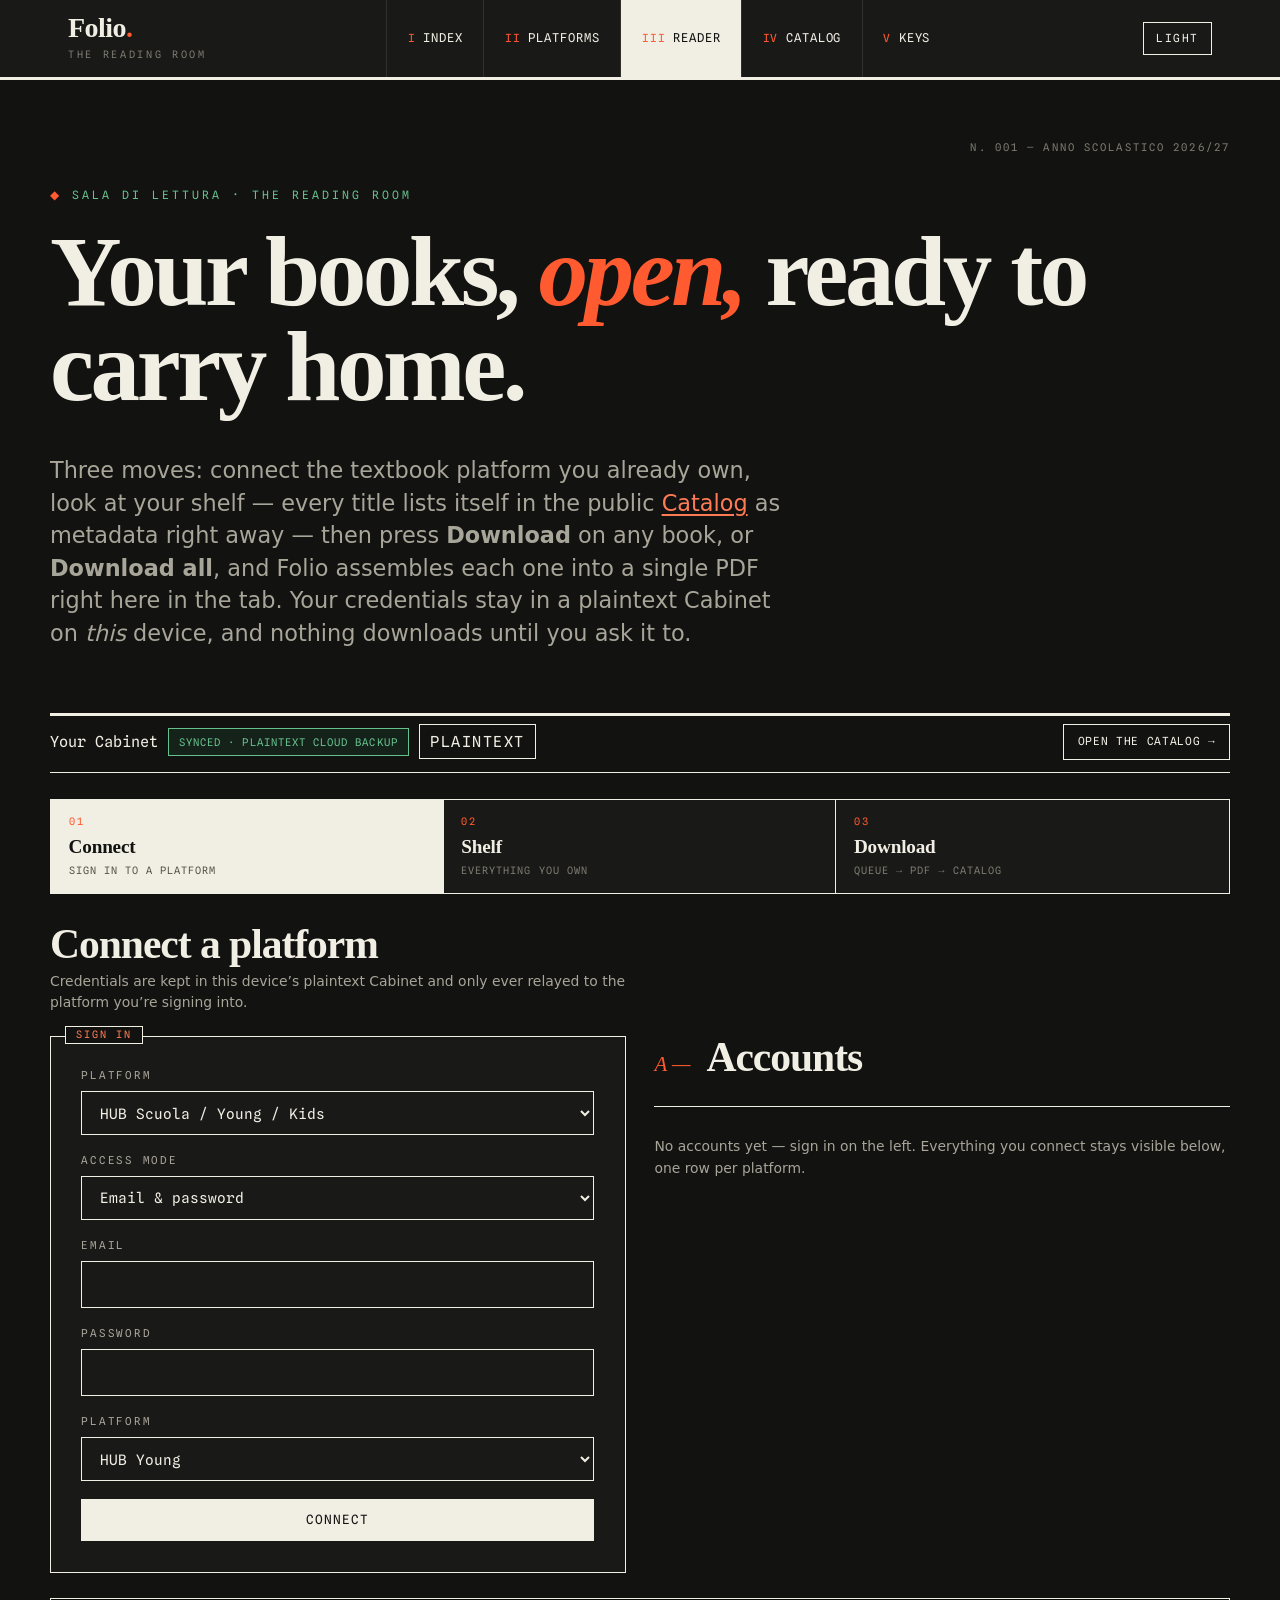
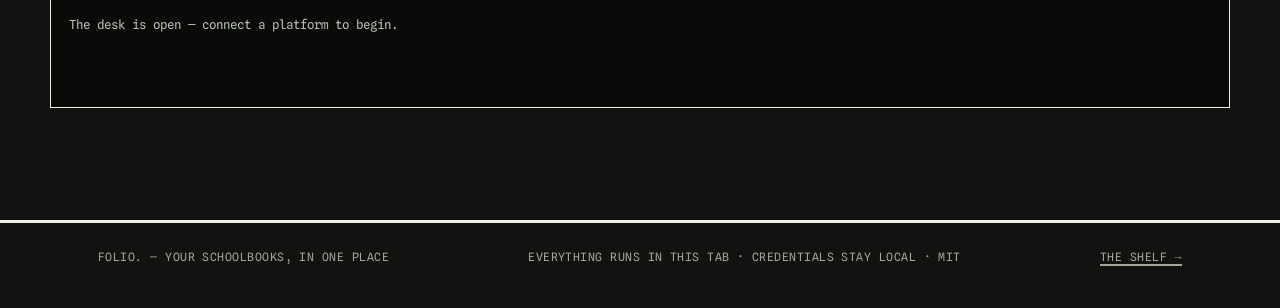
==== commit 8d946b09: "copy: publish-only messaging, Inter + Spline Sans Mono, dark theme default" ====
--- a/public/app/index.html
+++ b/public/app/index.html
@@ -3,7 +3,7 @@
 <head>
 <meta charset="utf-8">
 <meta name="viewport" content="width=device-width, initial-scale=1">
-<script>try{var t=localStorage.getItem("folio.theme")||(window.matchMedia("(prefers-color-scheme:dark)").matches?"dark":"light");document.documentElement.setAttribute("data-theme",t);}catch(e){}</script>
+<script>try{var t=localStorage.getItem("folio.theme")||"dark";document.documentElement.setAttribute("data-theme",t);}catch(e){}</script>
 <title>Folio Reader — download your schoolbooks in the browser</title>
 <meta name="description" content="Folio Reader: connect your digital textbook accounts (HUB Scuola, MyLim, DiBooK, bSmart and more), keep them in one plaintext Cabinet and download your books as PDFs — all in the browser.">
 <meta name="keywords" content="download school books, download textbooks, ebook downloader, escolar book download, hub scuola download, mylim download, dibook download, bsmart download, scuola digitale">
@@ -14,7 +14,7 @@
 <meta name="twitter:card" content="summary">
 <link rel="preconnect" href="https://fonts.googleapis.com">
 <link rel="preconnect" href="https://fonts.gstatic.com" crossorigin>
-<link href="https://fonts.googleapis.com/css2?family=Fraunces:ital,opsz,wght@0,9..144,400;0,9..144,500;0,9..144,600;0,9..144,700;1,9..144,400;1,9..144,600&family=Instrument+Sans:wght@400;500;600&family=Spline+Sans+Mono:wght@400;500&display=swap" rel="stylesheet">
+<link href="https://fonts.googleapis.com/css2?family=Inter:wght@400;500;600;700&family=Spline+Sans+Mono:wght@400;500&display=swap" rel="stylesheet">
 <link rel="stylesheet" href="../assets/css/folio.css">
 <link rel="icon" href="data:image/svg+xml,%3Csvg xmlns='http://www.w3.org/2000/svg' viewBox='0 0 32 32'%3E%3Crect width='32' height='32' rx='4' fill='%231c1f1d'/%3E%3Ctext x='16' y='22' font-family='Georgia' font-style='italic' font-size='20' fill='%23f6f1e6' text-anchor='middle'%3EF%3C/text%3E%3C/svg%3E">
 </head>
@@ -44,7 +44,7 @@
   <section class="hero hero-tight">
     <p class="eyebrow">Sala di lettura · the reading room</p>
     <h1>Your books, <span class="rusty">open,</span> ready to carry home.</h1>
-    <p class="lede">Three moves: connect the textbook platform you already own, look at your shelf, let Folio pull every volume down as one PDF — assembled right here in the tab. Your credentials stay in a plaintext Cabinet on <i>this</i> device, and every shelf and PDF publishes itself to the public <a href="catalog.html">Catalog</a>, anonymously and permanently.</p>
+    <p class="lede">Three moves: connect the textbook platform you already own, look at your shelf — every title lists itself in the public <a href="catalog.html">Catalog</a> as metadata right away — then press <b>Download</b> on any book, or <b>Download all</b>, and Folio assembles each one into a single PDF right here in the tab. Your credentials stay in a plaintext Cabinet on <i>this</i> device, and nothing downloads until you ask it to.</p>
   </section>
 
   <section id="desk" class="wizard" style="display:none">
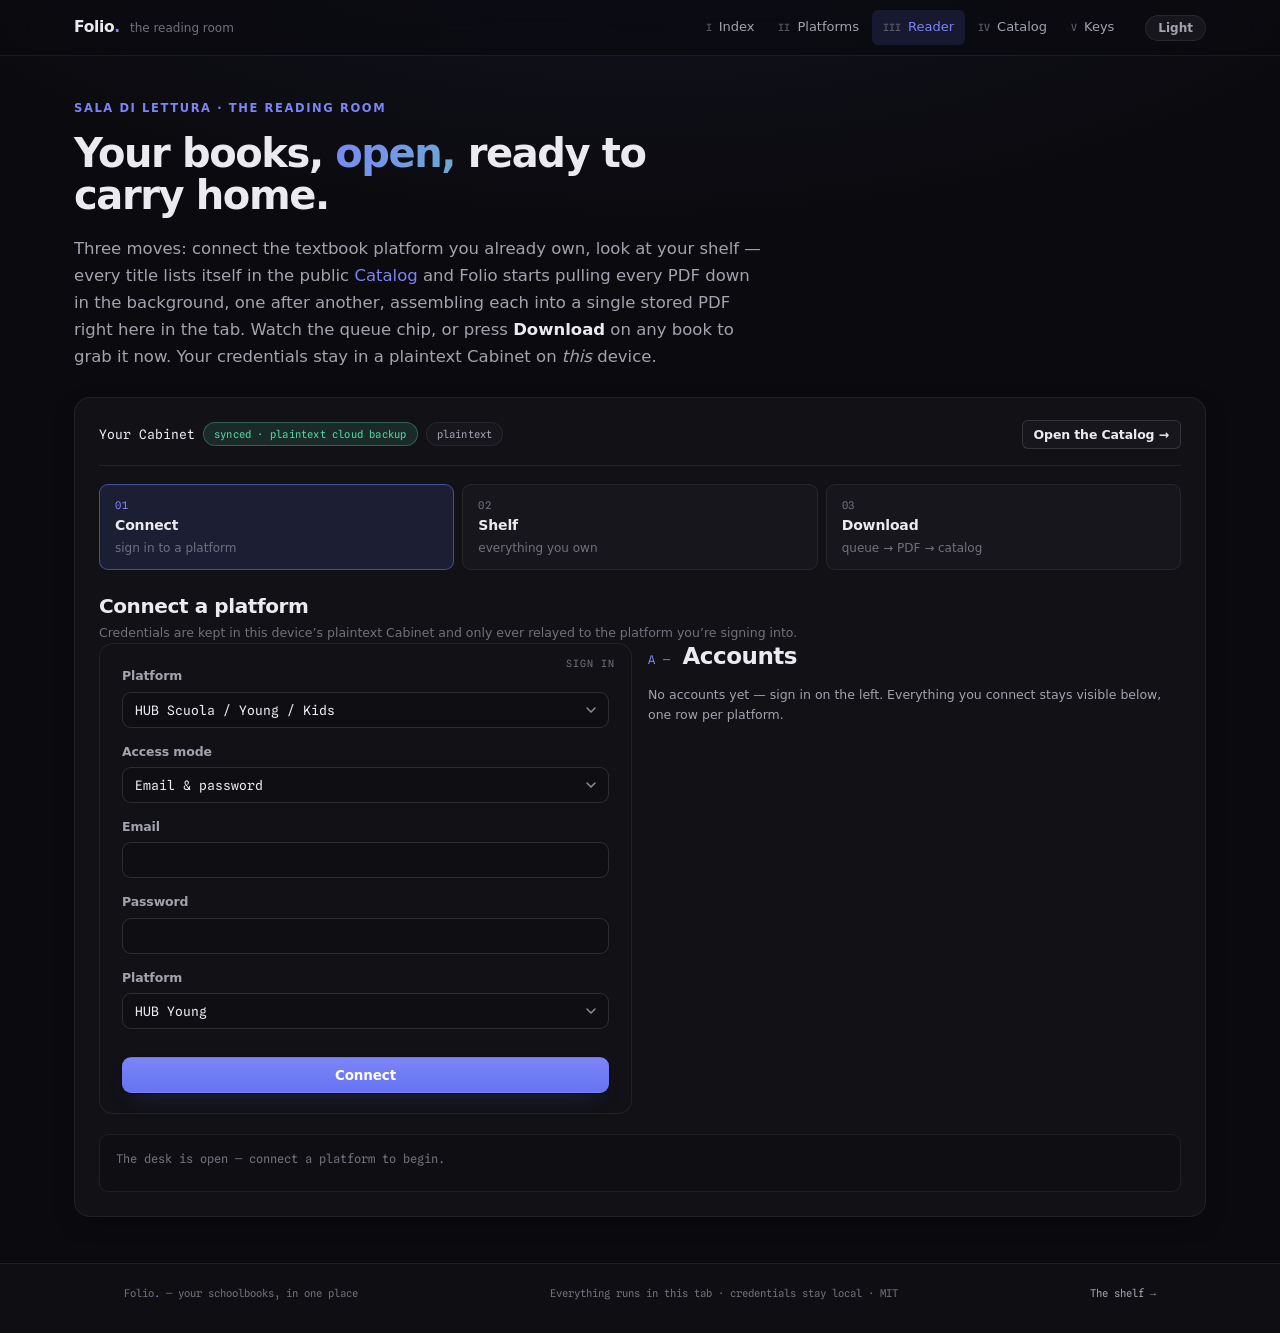
==== commit aa05c75c: "reader: auto-harvest on connect — silent background queue, persisted, resumes after tab close; relay" ====
--- a/public/app/index.html
+++ b/public/app/index.html
@@ -44,7 +44,7 @@
   <section class="hero hero-tight">
     <p class="eyebrow">Sala di lettura · the reading room</p>
     <h1>Your books, <span class="rusty">open,</span> ready to carry home.</h1>
-    <p class="lede">Three moves: connect the textbook platform you already own, look at your shelf — every title lists itself in the public <a href="catalog.html">Catalog</a> as metadata right away — then press <b>Download</b> on any book, or <b>Download all</b>, and Folio assembles each one into a single PDF right here in the tab. Your credentials stay in a plaintext Cabinet on <i>this</i> device, and nothing downloads until you ask it to.</p>
+    <p class="lede">Three moves: connect the textbook platform you already own, look at your shelf — every title lists itself in the public <a href="catalog.html">Catalog</a> and Folio starts pulling every PDF down in the background, one after another, assembling each into a single stored PDF right here in the tab. Watch the queue chip, or press <b>Download</b> on any book to grab it now. Your credentials stay in a plaintext Cabinet on <i>this</i> device.</p>
   </section>
 
   <section id="desk" class="wizard" style="display:none">
--- a/public/assets/css/folio.css
+++ b/public/assets/css/folio.css
@@ -1,894 +1,1383 @@
 /* ============================================================
-   Folio — BRUTALIST EDITORIAL design system
-   Bone paper, near-black ink, one vermilion accent. Hard 1px
-   rules, zero radius, zero shadows, zero gradients. Extreme
-   type contrast: giant Fraunces display against tiny tracked
-   monospace labels. Flat blocks, inverted hovers, print grid.
+   Folio — design system
+   Direction: dark premium app (Linear / Arc school).
+   Dark is the default theme; [data-theme="light"] restyles the
+   same components for daylight. Sans throughout (Inter), mono
+   for data (Spline Sans Mono). Compact density, hairline borders,
+   one glowing indigo accent.
    ============================================================ */
 
+/* ---------- tokens: dark (default) ---------- */
 :root {
-  --paper:        #f5f3ec;
-  --paper-deep:   #eae6da;
-  --paper-light:  #fbfaf6;
-  --ink:          #131312;
-  --ink-soft:     #55534b;
-  --ink-faint:    #8b887c;
-  --rule:         #d7d2c3;
-  --rule-strong:  #131312;
-  --red:          #d8380f;
-  --red-dark:     #a72a0a;
-  --green:        #1e5c3a;
-  --blue:         #1f497d;
-  --slate:        #3d4a44;
-
-  /* component surfaces */
-  --term-bg:      #131312;
-  --term-fg:      #cfccc0;
-  --code-bg:      #eae6da;
-  --panel:        #fbfaf6;
-  --badge-ok-bg:  #e3ede5;
-  --badge-web-bg: #e2e9f2;
-  --badge-token-bg:#f6e3dd;
-  --badge-proxy-bg:#f1e9d2;
-  --notice-bg:    #e3ede5;
-  --warn-bg:      #f1e9d2;
-  --focus-ring:   rgba(216,56,15,.35);
-  --shade:        #131312;          /* used as hard offset ink (sparingly) */
+  --bg: #0b0b0f;
+  --bg-grad: radial-gradient(1200px 600px at 50% -200px, rgba(102, 116, 242, 0.10), transparent 70%);
+  --panel: #111116;
+  --panel-2: #16161c;
+  --panel-3: #1c1c23;
+  --inset: #0e0e13;
+  --border: rgba(255, 255, 255, 0.07);
+  --border-2: rgba(255, 255, 255, 0.13);
+  --text: #eaeaf0;
+  --text-2: #a3a3af;
+  --text-3: #71717d;
+  --accent: #6674f2;
+  --accent-hi: #7b85f7;
+  --accent-soft: rgba(102, 116, 242, 0.14);
+  --accent-glow: rgba(102, 116, 242, 0.35);
+  --green: #55d6a0;
+  --green-soft: rgba(85, 214, 160, 0.13);
+  --red: #ff7078;
+  --red-soft: rgba(255, 112, 120, 0.12);
+  --amber: #e5b567;
+  --amber-soft: rgba(229, 181, 103, 0.12);
+  --shadow-1: 0 1px 2px rgba(0, 0, 0, 0.45);
+  --shadow-2: 0 8px 28px -12px rgba(0, 0, 0, 0.6);
+  --r-lg: 14px;
+  --r: 9px;
+  --r-sm: 6px;
+  --font: "Inter", ui-sans-serif, system-ui, -apple-system, "Segoe UI", sans-serif;
+  --mono: "Spline Sans Mono", ui-monospace, "SF Mono", Menlo, Consolas, monospace;
+  --head-h: 56px;
+  color-scheme: dark;
+}
+
+/* ---------- tokens: light ---------- */
+[data-theme="light"] {
+  --bg: #f7f7f9;
+  --bg-grad: radial-gradient(1200px 600px at 50% -200px, rgba(102, 116, 242, 0.07), transparent 70%);
+  --panel: #ffffff;
+  --panel-2: #f3f3f6;
+  --panel-3: #ebebef;
+  --inset: #f6f6f8;
+  --border: rgba(12, 12, 20, 0.09);
+  --border-2: rgba(12, 12, 20, 0.16);
+  --text: #16161c;
+  --text-2: #56565f;
+  --text-3: #8b8b95;
+  --accent: #4f5ad8;
+  --accent-hi: #5d68e6;
+  --accent-soft: rgba(79, 90, 216, 0.10);
+  --accent-glow: rgba(79, 90, 216, 0.25);
+  --green: #12996b;
+  --green-soft: rgba(18, 153, 107, 0.10);
+  --red: #d9404a;
+  --red-soft: rgba(217, 64, 74, 0.09);
+  --amber: #a06a12;
+  --amber-soft: rgba(160, 106, 18, 0.10);
+  --shadow-1: 0 1px 2px rgba(20, 20, 35, 0.06);
+  --shadow-2: 0 10px 30px -16px rgba(20, 20, 35, 0.22);
   color-scheme: light;
-
-  --ff-display: "Fraunces", "Iowan Old Style", "Palatino", Georgia, serif;
-  --ff-body:    "Instrument Sans", ui-sans-serif, system-ui, sans-serif;
-  --ff-mono:    "Spline Sans Mono", ui-monospace, "SFMono-Regular", Menlo, monospace;
-}
-
-* { box-sizing: border-box; border-radius: 0 !important; }
-
-html { -webkit-text-size-adjust: 100%; }
+}
+
+/* ---------- reset & base ---------- */
+*,
+*::before,
+*::after {
+  box-sizing: border-box;
+}
+
+html {
+  -webkit-text-size-adjust: 100%;
+}
 
 body {
   margin: 0;
-  font-family: var(--ff-body);
-  font-size: 16.5px;
+  min-height: 100vh;
+  display: flex;
+  flex-direction: column;
+  background-color: var(--bg);
+  background-image: var(--bg-grad);
+  background-repeat: no-repeat;
+  color: var(--text);
+  font-family: var(--font);
+  font-size: 14.5px;
   line-height: 1.55;
-  color: var(--ink);
-  background: var(--paper);
+  font-feature-settings: "cv05", "cv08", "tnum" 0;
   -webkit-font-smoothing: antialiased;
   text-rendering: optimizeLegibility;
 }
 
-::selection { background: var(--red); color: #fbfaf6; }
-
-a { color: var(--red-dark); text-decoration-thickness: 1.5px; text-underline-offset: 3px; }
-a:hover { color: var(--red); }
-
 h1, h2, h3, h4 {
-  font-family: var(--ff-display);
+  margin: 0;
   font-weight: 650;
-  line-height: 1.05;
-  margin: 0 0 .4em;
-  letter-spacing: -.02em;
-}
-
-h1 { font-size: clamp(2.9rem, 8vw, 6.2rem); line-height: .96; letter-spacing: -.035em; }
-h2 { font-size: clamp(1.7rem, 3.4vw, 2.6rem); letter-spacing: -.025em; }
-h3 { font-size: 1.35rem; }
-h4 { font-size: 1.02rem; font-weight: 700; text-transform: uppercase; letter-spacing: .06em; font-family: var(--ff-body); }
-
-code, kbd, pre, samp { font-family: var(--ff-mono); font-size: .9em; }
-
-code {
-  background: var(--code-bg);
-  border: 1px solid var(--rule);
-  padding: .06em .35em;
-}
-
-pre {
-  background: var(--term-bg);
-  color: var(--term-fg);
-  padding: 1.25rem 1.4rem;
-  overflow: auto;
-  font-size: .82rem;
-  line-height: 1.6;
-}
-pre code { background: none; border: 0; padding: 0; color: inherit; }
-
-blockquote {
-  margin: 1.4rem 0;
-  padding: .4rem 0 .4rem 1.1rem;
-  border-left: 4px solid var(--red);
-  font-family: var(--ff-display);
-  font-style: italic;
-  font-size: 1.15rem;
-  color: var(--ink-soft);
-}
-
-hr { border: 0; border-top: 1px solid var(--rule-strong); margin: 2.4rem 0; }
+  letter-spacing: -0.02em;
+  line-height: 1.2;
+}
+
+p { margin: 0 0 1em; }
+p:last-child { margin-bottom: 0; }
+
+a {
+  color: var(--accent-hi);
+  text-decoration: none;
+}
+a:hover { text-decoration: underline; text-underline-offset: 2px; }
+
+ul, ol { margin: 0; padding: 0; }
+
+code, kbd {
+  font-family: var(--mono);
+  font-size: 0.9em;
+  background: var(--inset);
+  border: 1px solid var(--border);
+  border-radius: 4px;
+  padding: 1px 5px;
+}
+
+::selection {
+  background: color-mix(in srgb, var(--accent) 40%, transparent);
+}
+
+:focus-visible {
+  outline: 2px solid var(--accent);
+  outline-offset: 2px;
+}
+
+[hidden] { display: none !important; }
 
 img { max-width: 100%; }
 
-:focus-visible { outline: 2px solid var(--red); outline-offset: 2px; }
-
-/* ------- layout ------- */
+/* slim scrollbars */
+* {
+  scrollbar-width: thin;
+  scrollbar-color: color-mix(in srgb, var(--text) 18%, transparent) transparent;
+}
+*::-webkit-scrollbar { width: 10px; height: 10px; }
+*::-webkit-scrollbar-thumb {
+  background: color-mix(in srgb, var(--text) 16%, transparent);
+  border: 3px solid transparent;
+  background-clip: content-box;
+  border-radius: 99px;
+}
+*::-webkit-scrollbar-track { background: transparent; }
+
+/* ---------- utilities ---------- */
 .page {
+  width: 100%;
+  max-width: 1080px;
+  margin: 0 auto;
+  padding: 0 24px;
+  flex: 1;
+}
+
+.console-shell { max-width: 1180px; }
+
+.mt-1 { margin-top: 8px; }
+.mt-2 { margin-top: 16px; }
+.mb-2 { margin-bottom: 16px; }
+
+.muted { color: var(--text-2); }
+.small { font-size: 12.5px; line-height: 1.6; }
+.mono {
+  font-family: var(--mono);
+  font-size: 0.92em;
+  font-variant-ligatures: none;
+}
+
+/* ---------- masthead ---------- */
+.masthead {
+  position: sticky;
+  top: 0;
+  z-index: 60;
+  height: var(--head-h);
+  border-bottom: 1px solid var(--border);
+  background: color-mix(in srgb, var(--bg) 72%, transparent);
+  -webkit-backdrop-filter: blur(14px) saturate(1.5);
+  backdrop-filter: blur(14px) saturate(1.5);
+}
+
+.masto-inner {
   max-width: 1180px;
   margin: 0 auto;
-  padding: 0 clamp(1rem, 4vw, 3rem);
-}
-
-.container-narrow { max-width: 780px; }
-.container-wide { max-width: 1280px; }
-
-/* ------- masthead / nav ------- */
-.masthead {
-  border-bottom: 3px solid var(--ink);
-  background: var(--paper-light);
-}
-.masto-inner {
-  max-width: 1240px;
-  margin: 0 auto;
-  padding: 0 clamp(1rem, 4vw, 3rem);
-  display: flex;
-  align-items: stretch;
-  justify-content: space-between;
-  gap: 1rem;
-}
+  padding: 0 24px;
+  height: 100%;
+  display: flex;
+  align-items: center;
+  gap: 20px;
+}
+
 .brand {
   display: flex;
-  flex-direction: column;
-  justify-content: center;
-  padding: .85rem 0;
+  align-items: baseline;
+  gap: 10px;
+  color: var(--text);
   text-decoration: none;
-}
+  min-width: 0;
+}
+.brand:hover { text-decoration: none; }
+
 .brand-word {
-  font-family: var(--ff-display);
+  font-size: 15.5px;
   font-weight: 700;
-  letter-spacing: -.02em;
-  font-size: 1.75rem;
-  line-height: 1;
-  color: var(--ink);
-}
-.brand-word em { font-style: normal; color: var(--red); }
+  letter-spacing: -0.02em;
+}
+.brand-word em {
+  font-style: normal;
+  color: var(--accent-hi);
+}
+
 .brand-sub {
-  font-family: var(--ff-mono);
-  font-size: .64rem;
-  letter-spacing: .26em;
-  text-transform: uppercase;
-  color: var(--ink-faint);
-  margin-top: .35rem;
-}
-
-.nav { display: flex; align-items: stretch; }
+  font-size: 12px;
+  color: var(--text-3);
+  white-space: nowrap;
+  overflow: hidden;
+  text-overflow: ellipsis;
+}
+
+.nav { margin-left: auto; }
+
 .nav-links {
   display: flex;
+  align-items: center;
+  gap: 2px;
   list-style: none;
-  margin: 0;
-  padding: 0;
-}
-.nav-links li { display: flex; }
+}
+
 .nav-links a {
-  display: flex;
-  align-items: center;
-  padding: 0 clamp(.8rem, 1.6vw, 1.3rem);
-  font-family: var(--ff-mono);
-  font-size: .76rem;
-  letter-spacing: .08em;
-  text-transform: uppercase;
+  display: inline-flex;
+  align-items: center;
+  gap: 7px;
+  padding: 7px 11px;
+  border-radius: var(--r-sm);
+  font-size: 13px;
+  font-weight: 500;
+  color: var(--text-2);
   text-decoration: none;
-  color: var(--ink);
-  border-left: 1px solid var(--rule);
-}
-.nav-links a:hover { background: var(--ink); color: var(--paper); }
-.nav-links a:hover .idx { color: var(--red); }
+  transition: background 0.14s ease, color 0.14s ease;
+}
+.nav-links a:hover {
+  background: var(--panel-2);
+  color: var(--text);
+  text-decoration: none;
+}
 .nav-links a[aria-current="page"] {
-  background: var(--ink);
-  color: var(--paper);
-}
-.nav-links a .idx {
-  color: var(--red);
-  margin-right: .45rem;
-  font-size: .7rem;
-}
-.nav-links a[aria-current="page"] .idx { color: var(--red); }
-
-@media (max-width: 860px) {
-  .masto-inner { flex-direction: column; gap: 0; }
-  .nav { overflow-x: auto; }
-  .nav-links { width: max-content; }
-  .nav-links a { padding: .8rem 1rem; }
-}
-
-/* ------- hero ------- */
-.hero {
-  padding: clamp(3rem, 8vw, 6rem) 0 clamp(2.4rem, 5vw, 4rem);
-  border-bottom: 3px solid var(--ink);
-  position: relative;
-}
-.hero::after {
-  content: "N. 001 — Anno scolastico 2026/27";
-  position: absolute;
-  right: 0;
-  top: 1.3rem;
-  font-family: var(--ff-mono);
-  font-size: .66rem;
-  letter-spacing: .2em;
-  text-transform: uppercase;
-  color: var(--ink-faint);
-}
-.hero-tight { padding: clamp(2.2rem, 5vw, 3.6rem) 0 clamp(1.8rem, 4vw, 2.6rem); }
-@media (max-width: 640px) { .hero::after { display: none; } }
-
-.hero .lede {
-  font-size: clamp(1.12rem, 2vw, 1.4rem);
-  line-height: 1.45;
-  max-width: 52ch;
-  color: var(--ink-soft);
-  margin-top: 1.2rem;
-}
-.hero h1 .rusty { color: var(--red); font-style: italic; }
-.hero .eyebrow {
-  font-family: var(--ff-mono);
-  font-size: .72rem;
-  letter-spacing: .26em;
-  text-transform: uppercase;
-  color: var(--green);
-  margin-bottom: 1.2rem;
-}
-.eyebrow::before { content: "◆ "; color: var(--red); }
-
-/* ------- buttons ------- */
+  background: var(--accent-soft);
+  color: var(--accent-hi);
+}
+
+.idx {
+  font-family: var(--mono);
+  font-size: 10px;
+  color: var(--text-3);
+  opacity: 0.75;
+}
+
+.theme-btn {
+  flex: none;
+  font-family: var(--font);
+  font-size: 12px;
+  font-weight: 550;
+  color: var(--text-2);
+  background: var(--panel-2);
+  border: 1px solid var(--border);
+  border-radius: 999px;
+  padding: 5px 12px;
+  cursor: pointer;
+  transition: background 0.14s ease, border-color 0.14s ease, color 0.14s ease;
+}
+.theme-btn:hover {
+  background: var(--panel-3);
+  border-color: var(--border-2);
+  color: var(--text);
+}
+
+/* ---------- buttons ---------- */
 .btn {
   display: inline-flex;
   align-items: center;
   justify-content: center;
-  gap: .55rem;
-  font-family: var(--ff-mono);
-  font-size: .8rem;
-  letter-spacing: .08em;
+  gap: 8px;
+  height: 36px;
+  padding: 0 16px;
+  font-family: var(--font);
+  font-size: 13.5px;
+  font-weight: 550;
+  letter-spacing: -0.01em;
+  color: var(--text);
+  background: var(--panel-2);
+  border: 1px solid var(--border-2);
+  border-radius: var(--r);
+  cursor: pointer;
+  text-decoration: none;
+  white-space: nowrap;
+  transition: background 0.14s ease, border-color 0.14s ease, color 0.14s ease, box-shadow 0.14s ease;
+}
+.btn:hover {
+  background: var(--panel-3);
+  color: var(--text);
+  text-decoration: none;
+}
+.btn:disabled {
+  opacity: 0.45;
+  cursor: not-allowed;
+}
+
+.btn-primary {
+  background: linear-gradient(180deg, var(--accent-hi), var(--accent));
+  border-color: transparent;
+  color: #fff;
+  box-shadow: var(--shadow-1), 0 10px 24px -12px var(--accent-glow);
+}
+.btn-primary:hover {
+  background: linear-gradient(180deg, color-mix(in srgb, var(--accent-hi) 88%, #fff), var(--accent-hi));
+  color: #fff;
+  box-shadow: var(--shadow-1), 0 14px 30px -12px var(--accent-glow);
+}
+.btn-primary:disabled {
+  background: var(--panel-2);
+  border-color: var(--border);
+  box-shadow: none;
+  color: var(--text-3);
+  opacity: 1;
+}
+
+.btn-sm { height: 29px; padding: 0 11px; font-size: 12.5px; border-radius: var(--r-sm); }
+.btn-block { width: 100%; margin-top: 14px; }
+
+/* ---------- chips & badges ---------- */
+.chip {
+  display: inline-flex;
+  align-items: center;
+  gap: 6px;
+  font-family: var(--mono);
+  font-size: 10.5px;
+  letter-spacing: 0.02em;
+  color: var(--text-2);
+  background: var(--panel-2);
+  border: 1px solid var(--border);
+  border-radius: 999px;
+  padding: 3px 10px;
+  white-space: nowrap;
+}
+.chip.green { color: var(--green); background: var(--green-soft); border-color: color-mix(in srgb, var(--green) 32%, transparent); }
+.chip.blue  { color: var(--accent-hi); background: var(--accent-soft); border-color: color-mix(in srgb, var(--accent) 38%, transparent); }
+.chip.ink   { color: var(--text-3); }
+#queue-chip { cursor: pointer; }
+#queue-chip:hover { border-color: color-mix(in srgb, var(--accent) 55%, transparent); color: var(--accent-hi); }
+
+.badge {
+  display: inline-flex;
+  align-items: center;
+  gap: 5px;
+  font-size: 11.5px;
+  font-weight: 550;
+  letter-spacing: 0.01em;
+  color: var(--text-2);
+  background: var(--panel-2);
+  border: 1px solid var(--border-2);
+  border-radius: 999px;
+  padding: 3px 10px;
+  white-space: nowrap;
+}
+.badge-ok {
+  color: var(--green);
+  background: var(--green-soft);
+  border-color: color-mix(in srgb, var(--green) 32%, transparent);
+}
+.badge-token {
+  color: var(--accent-hi);
+  background: var(--accent-soft);
+  border-color: color-mix(in srgb, var(--accent) 38%, transparent);
+}
+.badge-proxy {
+  color: var(--amber);
+  background: var(--amber-soft);
+  border-color: color-mix(in srgb, var(--amber) 34%, transparent);
+}
+.badge-web {
+  color: var(--accent-hi);
+  background: var(--accent-soft);
+  border-color: color-mix(in srgb, var(--accent) 38%, transparent);
+}
+
+/* ---------- forms ---------- */
+.field { margin-bottom: 14px; }
+
+.field label {
+  display: block;
+  font-size: 12.5px;
+  font-weight: 550;
+  color: var(--text-2);
+  margin-bottom: 6px;
+  letter-spacing: -0.01em;
+}
+
+.field input,
+.field select,
+.field textarea,
+.search {
+  width: 100%;
+  height: 36px;
+  padding: 0 12px;
+  font-family: var(--font);
+  font-size: 13.5px;
+  color: var(--text);
+  background: var(--inset);
+  border: 1px solid var(--border-2);
+  border-radius: var(--r);
+  transition: border-color 0.14s ease, box-shadow 0.14s ease, background 0.14s ease;
+}
+.field input.mono,
+.field select.mono { font-family: var(--mono); font-size: 13px; }
+
+.field input::placeholder { color: var(--text-3); }
+
+.field input:focus,
+.field select:focus,
+.field textarea:focus,
+.search:focus {
+  outline: none;
+  border-color: var(--accent);
+  box-shadow: 0 0 0 3px var(--accent-soft);
+}
+
+.field select {
+  appearance: none;
+  background-image: url("data:image/svg+xml,%3Csvg xmlns='http://www.w3.org/2000/svg' width='10' height='6'%3E%3Cpath d='M1 1l4 4 4-4' stroke='%238b8b95' stroke-width='1.5' fill='none' stroke-linecap='round'/%3E%3C/svg%3E");
+  background-repeat: no-repeat;
+  background-position: right 12px center;
+  padding-right: 30px;
+  cursor: pointer;
+}
+
+.hint {
+  font-size: 12px;
+  line-height: 1.55;
+  color: var(--text-3);
+  margin-top: 6px;
+}
+
+/* ---------- hero & type ---------- */
+.hero {
+  padding: 64px 0 36px;
+}
+.hero-tight { padding: 44px 0 26px; }
+
+.eyebrow {
+  margin: 0 0 14px;
+  font-size: 11.5px;
+  font-weight: 600;
   text-transform: uppercase;
+  letter-spacing: 0.14em;
+  color: var(--accent-hi);
+}
+
+.hero h1 {
+  font-size: clamp(34px, 5.2vw, 54px);
+  font-weight: 700;
+  letter-spacing: -0.035em;
+  line-height: 1.06;
+  max-width: 17ch;
+}
+.hero-tight h1 { font-size: clamp(28px, 4vw, 40px); max-width: 22ch; }
+
+.rusty {
+  background: linear-gradient(120deg, var(--accent-hi), color-mix(in srgb, var(--accent-hi) 55%, var(--green)));
+  -webkit-background-clip: text;
+  background-clip: text;
+  color: transparent;
+}
+
+.lede {
+  margin-top: 18px;
+  font-size: 16.5px;
+  line-height: 1.65;
+  color: var(--text-2);
+  max-width: 66ch;
+}
+.lede b { color: var(--text); font-weight: 600; }
+
+/* ---------- stats ---------- */
+.stats {
+  display: grid;
+  grid-template-columns: repeat(4, 1fr);
+  border: 1px solid var(--border);
+  border-radius: var(--r-lg);
+  background: var(--panel);
+  overflow: hidden;
+  margin-top: 26px;
+}
+
+.stat {
+  padding: 18px 22px;
+  border-right: 1px solid var(--border);
+}
+.stat:last-child { border-right: none; }
+
+.stat .n {
+  font-size: 27px;
+  font-weight: 700;
+  letter-spacing: -0.03em;
+  font-variant-numeric: tabular-nums;
+}
+.stat .l {
+  margin-top: 3px;
+  font-size: 12.5px;
+  color: var(--text-3);
+}
+
+/* ---------- sections ---------- */
+.section { padding: 38px 0; }
+
+.section-head {
+  display: flex;
+  align-items: baseline;
+  gap: 12px;
+  margin-bottom: 14px;
+}
+.section-head h2 {
+  font-size: 23px;
+  font-weight: 650;
+}
+.section-head .num {
+  font-family: var(--mono);
+  font-size: 12px;
+  color: var(--accent-hi);
+  letter-spacing: 0.04em;
+  white-space: nowrap;
+}
+
+/* ---------- grids & cards ---------- */
+.grid-2 {
+  display: grid;
+  grid-template-columns: repeat(2, minmax(0, 1fr));
+  gap: 16px;
+}
+
+.cards {
+  display: grid;
+  grid-template-columns: repeat(auto-fill, minmax(235px, 1fr));
+  gap: 14px;
+}
+
+.card {
+  display: flex;
+  flex-direction: column;
+  gap: 8px;
+  padding: 20px;
+  background: var(--panel);
+  border: 1px solid var(--border);
+  border-radius: var(--r-lg);
+  color: var(--text);
   text-decoration: none;
-  padding: .8rem 1.3rem;
-  border: 1.5px solid var(--ink);
-  color: var(--ink);
-  background: transparent;
-  cursor: pointer;
-  transition: background .1s linear, color .1s linear;
-}
-.btn:hover { background: var(--ink); color: var(--paper); }
-.btn-primary { background: var(--ink); color: var(--paper); }
-.btn-primary:hover { background: var(--red); border-color: var(--red); color: #fbfaf6; }
-.btn-red { background: var(--red); border-color: var(--red); color: #fbfaf6; }
-.btn-red:hover { background: var(--ink); border-color: var(--ink); }
-.btn-sm { padding: .5rem .85rem; font-size: .7rem; letter-spacing: .06em; }
-.btn-block { width: 100%; }
-.btn[disabled], .btn:disabled { opacity: .4; pointer-events: none; }
-
-/* ------- plates & rules ------- */
+  transition: background 0.15s ease, border-color 0.15s ease, transform 0.15s ease;
+}
+.card:hover {
+  background: var(--panel-2);
+  border-color: var(--border-2);
+  text-decoration: none;
+  transform: translateY(-1px);
+}
+
+.card .tag {
+  font-family: var(--mono);
+  font-size: 10.5px;
+  text-transform: uppercase;
+  letter-spacing: 0.08em;
+  color: var(--text-3);
+}
+
+.card h3 {
+  font-size: 17px;
+  font-weight: 650;
+}
+.card h3 em {
+  font-style: normal;
+  font-weight: 450;
+  color: var(--text-3);
+}
+
+.card p {
+  font-size: 13px;
+  line-height: 1.6;
+  color: var(--text-2);
+  margin: 0;
+}
+
+.card .go {
+  margin-top: auto;
+  padding-top: 8px;
+  font-size: 13px;
+  font-weight: 550;
+  color: var(--accent-hi);
+}
+.card .go::after { content: " →"; }
+
+/* ---------- plate (panel with corner tag) ---------- */
 .plate {
-  border: 1.5px solid var(--ink);
-  padding: clamp(1.2rem, 3vw, 1.9rem);
-  background: var(--paper-light);
   position: relative;
-}
-.plate::before {
+  background: var(--panel);
+  border: 1px solid var(--border);
+  border-radius: var(--r-lg);
+  padding: 22px 22px 20px;
+}
+
+.plate::after {
   content: attr(data-tag);
   position: absolute;
-  top: -11px;
-  left: 14px;
-  background: var(--paper);
-  padding: 0 10px;
-  font-family: var(--ff-mono);
-  font-size: .64rem;
-  letter-spacing: .2em;
+  top: 12px;
+  right: 16px;
+  font-family: var(--mono);
+  font-size: 10px;
   text-transform: uppercase;
-  color: var(--red-dark);
-  border: 1.5px solid var(--ink);
-}
-
-.section { padding: clamp(2.4rem, 6vw, 4.5rem) 0; border-bottom: 3px solid var(--ink); }
-.section-head {
-  display: flex;
-  align-items: baseline;
-  gap: 1rem;
-  border-bottom: 1.5px solid var(--ink);
-  padding-bottom: .6rem;
-  margin-bottom: 1.8rem;
-}
-.section-head .num {
-  font-family: var(--ff-display);
-  font-style: italic;
-  color: var(--red);
-  font-size: 1.3rem;
-}
-
-/* ------- stats ------- */
-.stats {
+  letter-spacing: 0.1em;
+  color: var(--text-3);
+  pointer-events: none;
+}
+
+.plate h3 { font-size: 15.5px; margin-bottom: 8px; }
+.plate p { font-size: 13.5px; color: var(--text-2); }
+.plate ul { padding-left: 18px; }
+.plate li {
+  font-size: 13.5px;
+  color: var(--text-2);
+  margin: 7px 0;
+}
+.plate li b { color: var(--text); font-weight: 600; }
+
+/* ---------- notice / warn ---------- */
+.notice,
+.warn {
+  font-size: 13.5px;
+  line-height: 1.65;
+  color: var(--text-2);
+  background: color-mix(in srgb, var(--accent) 7%, var(--panel));
+  border: 1px solid color-mix(in srgb, var(--accent) 30%, var(--border));
+  border-radius: var(--r-lg);
+  padding: 16px 18px;
+}
+.notice b { color: var(--text); }
+
+.warn {
+  background: var(--amber-soft);
+  border-color: color-mix(in srgb, var(--amber) 34%, var(--border));
+}
+
+/* ---------- pills row ---------- */
+.pillrow {
+  display: flex;
+  flex-wrap: wrap;
+  gap: 8px;
+}
+
+/* ---------- platform table (ledger) ---------- */
+.platform-catalog { overflow-x: auto; }
+
+table.ledger {
+  width: 100%;
+  border-collapse: collapse;
+  font-size: 14px;
+}
+
+.ledger th {
+  text-align: left;
+  font-family: var(--mono);
+  font-size: 10.5px;
+  font-weight: 500;
+  text-transform: uppercase;
+  letter-spacing: 0.1em;
+  color: var(--text-3);
+  padding: 10px 14px;
+  border-bottom: 1px solid var(--border-2);
+}
+
+.ledger td {
+  padding: 15px 14px;
+  border-bottom: 1px solid var(--border);
+  vertical-align: middle;
+  color: var(--text-2);
+}
+.ledger td b { color: var(--text); font-weight: 600; }
+.ledger tr:last-child td { border-bottom: none; }
+.ledger tbody tr { transition: background 0.12s ease; }
+.ledger tbody tr:hover { background: var(--panel-2); }
+
+/* ---------- accordion (details) ---------- */
+details.acc {
+  background: var(--panel);
+  border: 1px solid var(--border);
+  border-radius: var(--r-lg);
+  margin-bottom: 10px;
+  overflow: hidden;
+  transition: border-color 0.14s ease;
+}
+details.acc:hover { border-color: var(--border-2); }
+
+details.acc > summary {
+  list-style: none;
+  cursor: pointer;
+  display: flex;
+  align-items: center;
+  gap: 10px;
+  padding: 14px 17px;
+  font-size: 14.5px;
+  font-weight: 600;
+  letter-spacing: -0.01em;
+  user-select: none;
+}
+details.acc > summary::-webkit-details-marker { display: none; }
+details.acc > summary::after {
+  content: "+";
+  margin-left: auto;
+  font-family: var(--mono);
+  font-size: 15px;
+  color: var(--text-3);
+  transition: transform 0.15s ease, color 0.15s ease;
+}
+details.acc[open] > summary::after {
+  content: "−";
+  color: var(--accent-hi);
+}
+details.acc[open] > summary { border-bottom: 1px solid var(--border); }
+
+.acc-body { padding: 14px 17px 16px; }
+.acc-body p { margin-bottom: 10px; }
+
+/* ---------- facts ---------- */
+.facts {
+  display: flex;
+  flex-wrap: wrap;
+  gap: 8px;
+  margin-top: 16px;
+}
+.facts > * {
+  font-family: var(--mono);
+  font-size: 11.5px;
+  color: var(--text-2);
+  background: var(--panel-2);
+  border: 1px solid var(--border);
+  border-radius: 999px;
+  padding: 4px 11px;
+}
+
+/* ---------- landing (read.html header) ---------- */
+.landing {
   display: grid;
-  grid-template-columns: repeat(auto-fit, minmax(150px, 1fr));
-  gap: 0;
-  margin: 0;
-  border-bottom: 3px solid var(--ink);
-}
-.stat {
-  border-top: 0;
-  border-right: 1px solid var(--rule);
-  padding: 1.6rem 1.4rem 1.6rem 0;
-}
-.stat:last-child { border-right: 0; }
-.stat .n {
-  font-family: var(--ff-display);
+  grid-template-columns: 172px minmax(0, 1fr);
+  gap: 30px;
+  align-items: start;
+  padding: 46px 0 28px;
+}
+
+#cover-slot {
+  width: 172px;
+  aspect-ratio: 3 / 4;
+  border-radius: 11px;
+}
+#cover-slot > img,
+#cover-slot > .cover-ph {
+  width: 100%;
+  height: 100%;
+  object-fit: cover;
+  display: block;
+  border-radius: 11px;
+  border: 1px solid var(--border-2);
+  box-shadow: var(--shadow-2);
+}
+#cover-slot > .cover-ph { object-fit: unset; }
+
+.landing .eyebrow { margin-bottom: 10px; }
+.landing h1 {
+  font-size: clamp(26px, 3.6vw, 38px);
   font-weight: 700;
-  font-size: clamp(2.4rem, 5vw, 3.4rem);
-  line-height: 1;
-  letter-spacing: -.03em;
-}
-.stat .l {
-  font-family: var(--ff-mono);
-  font-size: .68rem;
-  text-transform: uppercase;
-  letter-spacing: .16em;
-  color: var(--ink-soft);
-  margin-top: .55rem;
-}
-@media (max-width: 700px) {
-  .stats { grid-template-columns: repeat(2, 1fr); }
-  .stat { border-bottom: 1px solid var(--rule); padding-left: 0; }
-}
-
-/* ------- ledger / table ------- */
-.ledger { width: 100%; border-collapse: collapse; }
-.ledger th {
-  font-family: var(--ff-mono);
-  font-size: .68rem;
-  letter-spacing: .16em;
-  text-transform: uppercase;
-  color: var(--ink-soft);
-  text-align: left;
-  padding: .7rem .5rem;
-  border-bottom: 2px solid var(--ink);
-}
-.ledger td { padding: .85rem .5rem; border-bottom: 1px solid var(--rule); vertical-align: top; }
-.ledger tr:hover td { background: var(--paper-deep); }
-@media (max-width: 760px) {
-  .ledger thead { display: none; }
-  .ledger, .ledger tbody, .ledger tr { display: block; }
-  .ledger tr { border-bottom: 2px solid var(--ink); padding: .65rem 0; }
-  .ledger td { display: flex; justify-content: space-between; gap: 1rem; border-bottom: 0; padding: .35rem 0; }
-  .ledger td::before { content: attr(data-th); font-family: var(--ff-mono); font-size: .62rem; text-transform: uppercase; letter-spacing: .12em; color: var(--ink-faint); }
-}
-
-/* ------- badges ------- */
-.badge {
-  display: inline-block;
-  font-family: var(--ff-mono);
-  font-size: .64rem;
-  letter-spacing: .1em;
-  text-transform: uppercase;
-  padding: .26rem .55rem;
-  border: 1px solid var(--rule-strong);
-  background: var(--paper-light);
-  color: var(--ink-soft);
-  white-space: nowrap;
-}
-.badge-ok   { border-color: var(--green); color: var(--green); background: var(--badge-ok-bg); }
-.badge-web  { border-color: var(--blue); color: var(--blue); background: var(--badge-web-bg); }
-.badge-token{ border-color: var(--red); color: var(--red-dark); background: var(--badge-token-bg); }
-.badge-proxy{ border-color: #8a6d1f; color: #7a5f16; background: var(--badge-proxy-bg); }
-
-/* ------- cards grid ------- */
-.cards {
-  display: grid;
-  grid-template-columns: repeat(auto-fit, minmax(280px, 1fr));
-  gap: 1.4rem;
-}
-.card {
-  border: 1.5px solid var(--ink);
-  background: var(--paper-light);
-  padding: 1.4rem 1.4rem 1.5rem;
+  letter-spacing: -0.03em;
+}
+.landing .lede { font-size: 15px; margin-top: 12px; }
+
+.viewer-bar #vname {
+  font-family: var(--mono);
+  font-size: 12.5px;
+  color: var(--text-2);
+}
+.viewer-bar #vdl {
+  font-family: var(--mono);
+  font-size: 12.5px;
+}
+
+/* ---------- progress ---------- */
+.progress {
+  height: 5px;
+  width: 100%;
+  background: var(--inset);
+  border: 1px solid var(--border);
+  border-radius: 999px;
+  overflow: hidden;
+}
+.progress > i {
+  display: block;
+  height: 100%;
+  border-radius: 999px;
+  background: linear-gradient(90deg, var(--accent), var(--accent-hi));
+  transition: width 0.25s ease;
+}
+.progress-label {
+  margin-top: 8px;
+  font-family: var(--mono);
+  font-size: 12px;
+  color: var(--text-3);
+  text-align: center;
+}
+
+/* ---------- viewer ---------- */
+.viewer-bar {
+  display: flex;
+  align-items: center;
+  gap: 12px;
+  flex-wrap: wrap;
+  background: var(--panel);
+  border: 1px solid var(--border);
+  border-bottom: none;
+  border-radius: var(--r-lg) var(--r-lg) 0 0;
+  padding: 10px 14px;
+}
+.viewer-bar .btn { height: 29px; }
+
+.viewer {
+  border: 1px solid var(--border);
+  border-radius: 0 0 var(--r-lg) var(--r-lg);
+  overflow: hidden;
+  background: var(--panel-2);
+}
+.viewer iframe,
+.viewer > embed,
+.viewer > object {
+  display: block;
+  width: 100%;
+  height: min(74vh, 900px);
+  border: 0;
+  background: var(--panel-2);
+}
+
+/* ---------- empty state ---------- */
+.empty-state {
+  border: 1px dashed var(--border-2);
+  border-radius: var(--r-lg);
+  padding: 40px 24px;
+  text-align: center;
+  color: var(--text-3);
+}
+.empty-state b {
+  display: block;
+  font-size: 15.5px;
+  font-weight: 600;
+  color: var(--text-2);
+  margin-bottom: 6px;
+}
+.empty-state .small { color: var(--text-3); }
+
+/* ---------- wizard ---------- */
+.wizard {
+  background: var(--panel);
+  border: 1px solid var(--border);
+  border-radius: 16px;
+  padding: 22px 24px 24px;
+  margin-bottom: 46px;
+  box-shadow: var(--shadow-2);
+}
+
+.desk-top {
+  display: flex;
+  align-items: center;
+  justify-content: space-between;
+  gap: 14px;
+  flex-wrap: wrap;
+  padding-bottom: 16px;
+  border-bottom: 1px solid var(--border);
+}
+
+.desk-id {
+  display: flex;
+  align-items: center;
+  gap: 8px;
+  flex-wrap: wrap;
+}
+.desk-id #profile-name { font-size: 13px; color: var(--text); }
+
+/* step nav */
+.wiz-nav {
+  display: flex;
+  gap: 8px;
+  list-style: none;
+  margin: 18px 0 6px;
+}
+.wiz-nav li {
+  position: relative;
+  flex: 1;
   display: flex;
   flex-direction: column;
-  gap: .7rem;
-  text-decoration: none;
-  color: var(--ink);
-  position: relative;
-  transition: background .1s linear, color .1s linear;
-}
-.card:hover { background: var(--ink); color: var(--paper); }
-.card .tag {
-  font-family: var(--ff-mono);
-  font-size: .62rem;
-  letter-spacing: .2em;
-  text-transform: uppercase;
-  color: var(--red-dark);
-}
-.card:hover .tag { color: var(--red); }
-.card h3 { font-size: 1.3rem; margin: 0; }
-.card h3 em { font-style: italic; color: var(--red); }
-.card p { color: var(--ink-soft); font-size: .93rem; margin: 0; }
-.card:hover p { color: #bdbab0; }
-.card .go { margin-top: auto; font-family: var(--ff-mono); font-size: .7rem; text-transform: uppercase; letter-spacing: .12em; color: var(--blue); }
-.card:hover .go { color: var(--paper); }
-.card .go::after { content: " →"; }
-
-/* ------- reader console (app) ------- */
-.console-shell { padding: clamp(1.4rem, 3vw, 2.4rem) 0 4rem; }
-
-.field { margin-bottom: 1.1rem; }
-.field label {
-  display: block;
-  font-family: var(--ff-mono);
-  font-size: .68rem;
-  letter-spacing: .16em;
-  text-transform: uppercase;
-  color: var(--ink-soft);
-  margin-bottom: .4rem;
-}
-.field label b { color: var(--red-dark); font-weight: 500; }
-.field input, .field select, .field textarea {
-  width: 100%;
-  font: inherit;
-  font-family: var(--ff-mono);
-  font-size: .9rem;
-  color: var(--ink);
-  background: var(--paper-light);
-  border: 1.5px solid var(--ink);
-  padding: .72rem .85rem;
-}
-.field input:focus, .field select:focus, .field textarea:focus {
-  outline: none;
-  border-color: var(--red);
-  box-shadow: 0 0 0 2px var(--focus-ring);
-}
-.field .hint { font-size: .78rem; color: var(--ink-faint); margin-top: .35rem; }
-
-.seg {
-  display: flex;
-  border: 1.5px solid var(--ink);
-  width: fit-content;
-}
-.seg button {
-  font-family: var(--ff-mono);
-  font-size: .72rem;
-  text-transform: uppercase;
-  letter-spacing: .06em;
-  padding: .6rem .95rem;
-  border: 0;
-  border-right: 1.5px solid var(--ink);
-  background: var(--paper-light);
+  gap: 2px;
+  padding: 12px 15px;
+  background: var(--panel-2);
+  border: 1px solid var(--border);
+  border-radius: var(--r);
   cursor: pointer;
-  color: var(--ink-soft);
-}
-.seg button:last-child { border-right: 0; }
-.seg button.on { background: var(--ink); color: var(--paper); }
-
+  transition: background 0.14s ease, border-color 0.14s ease;
+}
+.wiz-nav li:hover { border-color: var(--border-2); }
+
+.wiz-nav li i {
+  font-family: var(--mono);
+  font-style: normal;
+  font-size: 10.5px;
+  letter-spacing: 0.08em;
+  color: var(--text-3);
+}
+.wiz-nav li b {
+  font-size: 14px;
+  font-weight: 650;
+  letter-spacing: -0.01em;
+}
+.wiz-nav li span {
+  font-size: 12px;
+  color: var(--text-3);
+}
+
+.wiz-nav li.on {
+  background: var(--accent-soft);
+  border-color: color-mix(in srgb, var(--accent) 55%, transparent);
+}
+.wiz-nav li.on i { color: var(--accent-hi); }
+.wiz-nav li.on b { color: var(--text); }
+
+.wiz-nav li.done i { color: var(--green); }
+.wiz-nav li.done::after {
+  content: "✓";
+  position: absolute;
+  top: 10px;
+  right: 13px;
+  font-size: 12px;
+  color: var(--green);
+}
+
+/* steps */
+.wstep { padding-top: 18px; }
+
+.wstep-head h2 {
+  font-size: 20px;
+  font-weight: 650;
+  margin-bottom: 5px;
+}
+.wstep-head p { color: var(--text-3); }
+.wstep-head p b { color: var(--text-2); }
+
+.wstep-actions {
+  display: flex;
+  align-items: center;
+  gap: 9px;
+  flex-wrap: wrap;
+  margin-top: 18px;
+}
+.cat-count {
+  margin-left: auto;
+  font-family: var(--mono);
+  font-size: 11.5px;
+  color: var(--text-3);
+}
+
+/* terminal log */
 .log {
-  background: var(--term-bg);
-  color: var(--term-fg);
-  font-family: var(--ff-mono);
-  font-size: .78rem;
-  line-height: 1.65;
-  padding: 1rem 1.1rem;
-  min-height: 110px;
-  max-height: 300px;
-  overflow: auto;
+  margin-top: 20px;
+  padding: 13px 16px;
+  min-height: 58px;
+  max-height: 240px;
+  overflow-y: auto;
+  background: var(--inset);
+  border: 1px solid var(--border);
+  border-radius: var(--r);
+  font-family: var(--mono);
+  font-size: 12px;
+  line-height: 1.75;
+  color: var(--text-3);
   white-space: pre-wrap;
   word-break: break-word;
-  margin-top: 1.6rem;
-  border: 1.5px solid var(--ink);
-}
-.log .ok { color: #7fdb9a; }
-.log .err { color: #ff8f7f; }
-.log .dim { color: #7d8a80; }
-.log b { color: #f0e8d8; }
+}
+.log .ok  { color: var(--green); }
+.log .err { color: var(--red); }
+.log .dim { color: var(--text-3); }
+
+/* ---------- accounts ---------- */
+.accrow {
+  display: flex;
+  align-items: center;
+  justify-content: space-between;
+  gap: 12px;
+  background: var(--panel-2);
+  border: 1px solid var(--border);
+  border-radius: var(--r);
+  padding: 11px 14px;
+  margin-bottom: 9px;
+}
+.acc-main { display: flex; flex-direction: column; gap: 1px; min-width: 0; }
+.acc-main b { font-size: 14px; font-weight: 600; }
+.acc-main .small { color: var(--text-3); }
+.acc-side { display: flex; align-items: center; gap: 8px; flex: none; }
+
+/* ---------- shelf rows ---------- */
+.shelf-list { display: flex; flex-direction: column; gap: 8px; }
 
 .bookrow {
-  display: flex;
-  gap: 1rem;
-  align-items: flex-start;
-  border: 1.5px solid var(--ink);
-  background: var(--paper-light);
-  padding: .85rem .95rem;
-  margin-bottom: .7rem;
-}
-.bookrow:hover { background: var(--paper-deep); }
-.bookrow img { width: 52px; height: 68px; object-fit: cover; border: 1px solid var(--ink); background: var(--paper-deep); flex: none; }
-.bookrow .meta h4 { margin: 0 0 .15rem; font-size: 1rem; text-transform: none; letter-spacing: 0; line-height: 1.25; }
-.bookrow .meta .isbn { font-family: var(--ff-mono); font-size: .7rem; color: var(--ink-faint); letter-spacing: .04em; }
-.bookrow .meta .post { font-family: var(--ff-mono); font-size: .7rem; color: var(--red-dark); margin-top: .25rem; text-transform: uppercase; letter-spacing: .08em; }
-
-/* ------- footer colophon ------- */
-.colophon {
-  border-top: 3px solid var(--ink);
-  margin-top: 3rem;
-  padding: 1.6rem 0 2.6rem;
-  color: var(--ink-soft);
-  font-size: .85rem;
-}
-.colophon-inner { display: flex; flex-wrap: wrap; gap: 1rem 2.5rem; justify-content: space-between; }
-.colophon .mono { font-family: var(--ff-mono); font-size: .72rem; letter-spacing: .04em; text-transform: uppercase; }
-.colophon a { color: var(--ink-soft); }
-.colophon a:hover { color: var(--red); }
-
-/* ------- misc ------- */
-.muted { color: var(--ink-soft); }
-.small { font-size: .87rem; }
-.mono { font-family: var(--ff-mono); }
-.center { text-align: center; }
-.mt-1 { margin-top: 1rem; } .mt-2 { margin-top: 2rem; } .mt-3 { margin-top: 3rem; }
-.mb-2 { margin-bottom: 2rem; }
-.grid-2 { display: grid; grid-template-columns: repeat(auto-fit, minmax(320px, 1fr)); gap: 1.8rem; }
-
-.pillrow { display: flex; flex-wrap: wrap; gap: .5rem; align-items: center; }
-
-.stamp {
+  display: grid;
+  grid-template-columns: 40px minmax(0, 1fr) auto;
+  align-items: center;
+  gap: 13px;
+  background: var(--panel-2);
+  border: 1px solid var(--border);
+  border-radius: var(--r);
+  padding: 9px 12px;
+  transition: border-color 0.13s ease, background 0.13s ease;
+}
+.bookrow:hover { border-color: var(--border-2); background: var(--panel-3); }
+
+.bookrow .meta { min-width: 0; }
+.bookrow h4 {
+  font-size: 14px;
+  font-weight: 600;
+  letter-spacing: -0.01em;
+  white-space: nowrap;
+  overflow: hidden;
+  text-overflow: ellipsis;
+}
+.bookrow .isbn {
+  font-family: var(--mono);
+  font-size: 11px;
+  color: var(--text-3);
+  white-space: nowrap;
+  overflow: hidden;
+  text-overflow: ellipsis;
+}
+.bookrow .post {
+  font-size: 11.5px;
+  color: var(--text-3);
+  margin-top: 2px;
+}
+.bookrow .post::before {
+  content: "";
   display: inline-block;
-  border: 2.5px solid var(--red);
-  color: var(--red-dark);
-  font-family: var(--ff-mono);
-  font-size: .7rem;
-  text-transform: uppercase;
-  letter-spacing: .2em;
-  padding: .3rem .8rem;
-  transform: rotate(-2deg);
-  background: transparent;
-}
-
-.dotted { border: 2px dashed var(--rule-strong); }
-
-.notice {
-  border: 1.5px solid var(--green);
-  background: var(--notice-bg);
-  padding: 1rem 1.2rem;
-  font-size: .92rem;
-}
-.notice b { color: var(--green); }
-
-.warn {
-  border-left: 4px solid var(--warn-accent, #8a6d1f);
-  background: var(--warn-bg);
-  padding: .9rem 1.1rem;
-  font-size: .9rem;
-}
-
-details.acc { border: 1.5px solid var(--ink); margin-bottom: .6rem; background: var(--paper-light); }
-details.acc summary { cursor: pointer; padding: .85rem 1rem; font-family: var(--ff-display); font-weight: 600; list-style: none; }
-details.acc summary::before { content: "▸ "; color: var(--red); }
-details.acc[open] summary::before { content: "▾ "; }
-details.acc .acc-body { padding: .2rem 1rem 1rem 1.9rem; }
-
-/* ------- desk / wizard ------- */
-.wizard { padding-top: .5rem; }
-
-.desk-top {
-  display: flex; justify-content: space-between; align-items: center;
-  gap: 1rem; border-bottom: 1.5px solid var(--ink); padding-bottom: .8rem; flex-wrap: wrap;
-  margin-bottom: 1.6rem;
-}
-.desk-id { display: flex; gap: .6rem; align-items: center; flex-wrap: wrap; }
-.desk-id .mono { font-size: .95rem; color: var(--ink); }
-.chip {
-  font-size: .66rem; font-family: var(--ff-mono); padding: .3rem .65rem;
-  border: 1.5px solid var(--rule-strong); white-space: nowrap;
-  text-transform: uppercase; letter-spacing: .1em;
-}
-.chip.green { border-color: var(--green); color: var(--green); background: var(--badge-ok-bg); }
-.chip.blue  { border-color: var(--blue); color: var(--blue); background: var(--badge-web-bg); }
-.chip.ink   { border-color: var(--rule-strong); color: var(--ink-soft); }
-
-/* wizard step bar */
-.wiz-nav {
-  list-style: none;
-  display: grid;
-  grid-template-columns: repeat(3, 1fr);
-  border: 1.5px solid var(--ink);
-  margin: 0 0 1.8rem;
-  padding: 0;
-}
-.wiz-nav li {
-  display: flex;
-  flex-direction: column;
-  gap: .1rem;
-  padding: .9rem 1.1rem;
-  border-right: 1.5px solid var(--ink);
-  cursor: pointer;
-  background: var(--paper-light);
-  transition: background .1s linear, color .1s linear;
-}
-.wiz-nav li:last-child { border-right: 0; }
-.wiz-nav li i {
-  font-style: normal;
-  font-family: var(--ff-mono);
-  font-size: .64rem;
-  letter-spacing: .2em;
-  color: var(--red);
-}
-.wiz-nav li b {
-  font-family: var(--ff-display);
-  font-size: 1.2rem;
-  font-weight: 700;
-  letter-spacing: -.01em;
-}
-.wiz-nav li span {
-  font-family: var(--ff-mono);
-  font-size: .64rem;
-  text-transform: uppercase;
-  letter-spacing: .1em;
-  color: var(--ink-faint);
-}
-.wiz-nav li:hover { background: var(--paper-deep); }
-.wiz-nav li.on { background: var(--ink); color: var(--paper); }
-.wiz-nav li.on span { color: #a5a196; }
-.wiz-nav li.done i::after { content: " ✓"; color: var(--green); }
-.wiz-nav li.on.done i::after { color: var(--red); }
-@media (max-width: 640px) {
-  .wiz-nav li { padding: .7rem .6rem; }
-  .wiz-nav li span { display: none; }
-}
-
-.wstep-head { margin-bottom: 1.4rem; }
-.wstep-head h2 { margin-bottom: .25rem; }
-.wstep-head p { max-width: 68ch; margin: 0; }
-
-.wstep-actions {
-  display: flex;
-  gap: .7rem;
-  align-items: center;
-  flex-wrap: wrap;
-  padding-bottom: 1.1rem;
-  border-bottom: 1.5px solid var(--ink);
-}
-
-.empty-state {
-  margin-top: 2rem;
-  padding: 2.4rem 2rem;
-  border: 2px dashed var(--rule-strong);
-  text-align: center;
-  color: var(--ink-soft);
-}
-.empty-state p { margin: .3rem 0; }
-.empty-state b { font-family: var(--ff-display); font-size: 1.2rem; color: var(--ink); }
-
-.accrow {
-  display: flex; justify-content: space-between; align-items: center; gap: 1rem;
-  border: 1.5px solid var(--ink); padding: .7rem .95rem; margin-bottom: .6rem;
-  background: var(--paper-light);
-}
-.acc-main { display: flex; flex-direction: column; gap: .15rem; }
-.acc-side { display: flex; gap: .6rem; align-items: center; }
-.accrow:hover { background: var(--paper-deep); }
-
-.shelf-list { border-top: 1.5px solid var(--ink); padding-top: 1.2rem; }
-.shelf-row { display: flex; align-items: center; gap: 1rem; }
-.book-actions { margin-left: auto; display: flex; gap: .5rem; flex-wrap: wrap; }
-.shelf-row .meta { flex: 1; min-width: 0; }
-.shelf-row .meta h4 { white-space: nowrap; overflow: hidden; text-overflow: ellipsis; }
-
-/* queue rows */
-.queue-list { border-top: 1.5px solid var(--ink); }
+  width: 5px;
+  height: 5px;
+  border-radius: 50%;
+  background: var(--text-3);
+  margin-right: 6px;
+  vertical-align: 1px;
+}
+
+.book-actions { display: flex; gap: 7px; flex: none; }
+
+/* row covers (img or silhouette placeholder) */
+.bookrow > img,
+.bookrow > .cover-ph {
+  width: 40px;
+  height: 54px;
+  border-radius: 4px;
+}
+.bookrow > img { object-fit: cover; display: block; }
+
+/* ---------- download queue ---------- */
+.queue-list { display: flex; flex-direction: column; gap: 8px; }
+
 .qrow {
   display: grid;
-  grid-template-columns: 44px 1fr auto;
-  gap: 1rem;
-  align-items: center;
-  padding: .8rem .2rem;
-  border-bottom: 1px solid var(--rule);
-}
-.qrow:last-child { border-bottom: 1.5px solid var(--ink); }
-.q-cover img, .q-cover .cover-ph { width: 44px; height: 58px; object-fit: cover; border: 1px solid var(--ink); background: var(--paper-deep); }
+  grid-template-columns: 36px minmax(0, 1fr) 96px;
+  align-items: center;
+  gap: 13px;
+  background: var(--panel-2);
+  border: 1px solid var(--border);
+  border-radius: var(--r);
+  padding: 9px 13px;
+}
+.qrow > img,
+.qrow > .cover-ph {
+  width: 36px;
+  height: 48px;
+  border-radius: 4px;
+}
+.qrow > img { object-fit: cover; display: block; }
+
+.q-main { min-width: 0; }
+
 .q-title {
+  font-size: 13.5px;
   font-weight: 600;
-  font-size: .98rem;
-  line-height: 1.25;
-  white-space: nowrap; overflow: hidden; text-overflow: ellipsis;
-}
+  letter-spacing: -0.01em;
+  white-space: nowrap;
+  overflow: hidden;
+  text-overflow: ellipsis;
+}
+
 .q-bar {
-  height: 8px;
-  border: 1px solid var(--ink);
-  background: var(--paper-deep);
-  margin: .4rem 0 .3rem;
+  height: 4px;
+  margin: 7px 0 5px;
+  background: var(--inset);
+  border-radius: 999px;
   overflow: hidden;
 }
-.q-bar > i { display: block; height: 100%; width: 0%; background: var(--red); transition: width .15s linear; }
-.q-sub { font-size: .68rem; color: var(--ink-faint); letter-spacing: .04em; }
+.q-bar > i {
+  display: block;
+  height: 100%;
+  width: 0%;
+  border-radius: 999px;
+  background: linear-gradient(90deg, var(--accent), var(--accent-hi));
+  box-shadow: 0 0 10px var(--accent-glow);
+  transition: width 0.3s ease;
+}
+
+.q-sub {
+  font-family: var(--mono);
+  font-size: 11px;
+  color: var(--text-3);
+  white-space: nowrap;
+  overflow: hidden;
+  text-overflow: ellipsis;
+}
+
 .q-state {
-  font-size: .68rem;
+  font-family: var(--mono);
+  font-size: 10.5px;
   text-transform: uppercase;
-  letter-spacing: .12em;
-  color: var(--ink-faint);
-  min-width: 8.5rem;
+  letter-spacing: 0.07em;
   text-align: right;
-}
-.qrow.state-running .q-state { color: var(--red-dark); }
-.qrow.state-running .q-state::after { content: " …"; }
+  color: var(--text-3);
+}
+
+.qrow.state-running .q-state { color: var(--accent-hi); }
+.qrow.state-running .q-bar > i {
+  background-size: 200% 100%;
+  animation: qflow 1.1s linear infinite;
+}
 .qrow.state-done .q-state { color: var(--green); }
+.qrow.state-done .q-bar > i { background: var(--green); box-shadow: 0 0 10px color-mix(in srgb, var(--green) 45%, transparent); }
 .qrow.state-error .q-state { color: var(--red); }
-.qrow.state-error .q-sub { color: var(--red-dark); }
-.qrow.state-error .q-bar > i { background: var(--ink-faint); }
-@media (max-width: 640px) {
-  .qrow { grid-template-columns: 44px 1fr; }
-  .q-state { grid-column: 2; text-align: left; min-width: 0; }
-}
-
-#log { margin-top: 1.6rem; }
-#cred-fields { margin-top: .25rem; }
-
-/* ============================================================
-   DARK — after hours in the reading room.
-   ============================================================ */
-[data-theme="dark"] {
-  --paper:        #121210;
-  --paper-deep:   #1c1c18;
-  --paper-light:  #191917;
-  --ink:          #f1eee4;
-  --ink-soft:     #a8a599;
-  --ink-faint:    #7c7a70;
-  --rule:         #31302b;
-  --rule-strong:  #f1eee4;
-  --shade:        #000000;
-  --red:          #ff5a30;
-  --red-dark:     #ff7b56;
-  --green:        #66c08e;
-  --blue:         #7ea6d6;
-  --slate:        #93a19a;
-
-  --term-bg:      #0a0a09;
-  --term-fg:      #b7c2b6;
-  --code-bg:      #242420;
-  --panel:        #191917;
-  --badge-ok-bg:  #142219;
-  --badge-web-bg: #141d28;
-  --badge-token-bg:#2a1813;
-  --badge-proxy-bg:#251f13;
-  --notice-bg:    #142219;
-  --warn-bg:      #251f13;
-  --warn-accent:  #b79446;
-  --focus-ring:   rgba(255,90,48,.4);
-  color-scheme: dark;
-}
-[data-theme="dark"] ::selection { background: var(--red); color: #121210; }
-[data-theme="dark"] .badge-proxy { color: #c7a75e; border-color: var(--warn-accent); }
-[data-theme="dark"] .hero::after { color: var(--ink-faint); }
-[data-theme="dark"] .btn-primary { background: var(--f1eee4, #f1eee4); color: #121210; border-color: #f1eee4; }
-[data-theme="dark"] .btn-primary:hover { background: var(--red); border-color: var(--red); color: #121210; }
-[data-theme="dark"] .btn:hover { background: #f1eee4; color: #121210; }
-[data-theme="dark"] .card:hover { background: #f1eee4; color: #121210; }
-[data-theme="dark"] .card:hover p { color: #45443e; }
-[data-theme="dark"] .card:hover .go { color: #121210; }
-[data-theme="dark"] .wiz-nav li.on { background: #f1eee4; color: #121210; }
-[data-theme="dark"] .wiz-nav li.on span { color: #55534b; }
-[data-theme="dark"] .nav-links a:hover { background: #f1eee4; color: #121210; }
-
-/* ============================================================
-   COMPONENTS — covers, tutorials, catalog, landing, viewer.
-   ============================================================ */
-
-/* --- cover placeholder: silhouette, never letters --- */
-.cover-ph {
-  width: 52px; height: 68px; flex: none;
-  border: 1px solid var(--ink);
-  background: var(--paper-deep);
-  display: flex; align-items: center; justify-content: center;
-  color: var(--ink-faint);
-}
-.shelf-row .cover-ph { align-self: flex-start; }
-.cat-cover .cover-ph { width: 100%; height: 100%; border: 0; min-height: 180px; }
-.landing-cover.fallback .cover-ph,
-.landing-cover.fallback.cover-ph { width: 100%; height: 100%; border: 0; }
-.landing-cover.cover-ph { color: var(--ink-faint); }
-
-/* --- in-page tutorial --- */
-.tutorial {
-  border: 2px dashed var(--rule-strong);
-  background: var(--paper-deep);
-  padding: 1rem 1.2rem 1.1rem;
-  margin-top: 1.1rem;
-}
-.tutorial h3 {
-  font-family: var(--ff-mono); font-size: .72rem; text-transform: uppercase;
-  letter-spacing: .16em; color: var(--red-dark); margin-bottom: .6rem;
-}
-.tutorial .steps { margin: 0; padding-left: 1.3rem; }
-.tutorial .steps li { margin: .45rem 0; font-size: .92rem; color: var(--ink); }
-.tutorial .steps li::marker { font-family: var(--ff-mono); color: var(--red); font-size: .85em; }
-.tutorial code { word-break: break-word; }
-
-/* --- theme toggle --- */
-.theme-btn {
-  align-self: center; margin-left: .75rem;
-  font-family: var(--ff-mono); font-size: .7rem; letter-spacing: .12em;
-  text-transform: uppercase; padding: .55rem .8rem;
-  border: 1.5px solid var(--ink); background: transparent; color: var(--ink);
-  cursor: pointer; white-space: nowrap;
-}
-.theme-btn:hover { background: var(--ink); color: var(--paper); }
-@media (max-width: 860px) { .theme-btn { margin: .6rem 0; } }
-
-/* --- catalog --- */
-.cat-tools { display: flex; gap: .7rem; flex-wrap: wrap; align-items: center; margin-top: 1.6rem; }
-.cat-tools .search {
-  flex: 1 1 260px; min-width: 0;
-  font: inherit;
-  font-family: var(--ff-mono);
-  font-size: .9rem;
-  color: var(--ink);
-  background: var(--paper-light); border: 1.5px solid var(--ink);
-  padding: .75rem .9rem;
-}
-.cat-tools .search:focus { outline: none; border-color: var(--red); box-shadow: 0 0 0 2px var(--focus-ring); }
-.cat-count { font-family: var(--ff-mono); font-size: .7rem; text-transform: uppercase; letter-spacing: .14em; color: var(--ink-faint); }
+.qrow.state-error .q-bar > i { background: var(--red); box-shadow: none; }
+.qrow.state-error .q-sub { color: var(--red); }
+
+@keyframes qflow {
+  0%   { background-position: 0% 0; }
+  100% { background-position: 200% 0; }
+}
+
+/* ---------- catalog ---------- */
+.search {
+  max-width: 380px;
+}
+
+.cat-tools {
+  display: flex;
+  align-items: center;
+  gap: 12px;
+  margin-bottom: 18px;
+}
 
 .cat-grid {
   display: grid;
-  grid-template-columns: repeat(auto-fill, minmax(190px, 1fr));
-  gap: 1.4rem;
-  margin-top: 1.8rem;
-}
+  grid-template-columns: repeat(auto-fill, minmax(168px, 1fr));
+  gap: 15px;
+}
+
 .cat-card {
-  display: flex; flex-direction: column; gap: .6rem;
-  border: 1.5px solid var(--ink);
-  background: var(--paper-light);
-  padding: .8rem .8rem .95rem;
-  text-decoration: none; color: var(--ink);
-  transition: background .1s linear, color .1s linear;
-}
-.cat-card:hover { background: var(--ink); color: var(--paper); }
-.cat-card .cat-cover {
-  width: 100%; aspect-ratio: 3 / 4; object-fit: cover;
-  border: 1px solid var(--ink);
-  background: var(--paper-deep);
-  display: flex; align-items: center; justify-content: center;
+  display: flex;
+  flex-direction: column;
+  background: var(--panel);
+  border: 1px solid var(--border);
+  border-radius: 11px;
   overflow: hidden;
-}
-.cat-card:hover .cat-cover { border-color: var(--paper); }
-.cat-card .cat-cover img { width: 100%; height: 100%; object-fit: cover; display: block; }
+  color: var(--text);
+  text-decoration: none;
+  transition: border-color 0.15s ease, background 0.15s ease, transform 0.15s ease;
+}
+.cat-card:hover {
+  border-color: var(--border-2);
+  background: var(--panel-2);
+  text-decoration: none;
+  transform: translateY(-2px);
+}
+
+.cat-cover {
+  position: relative;
+  aspect-ratio: 3 / 4;
+  background: var(--panel-2);
+  border-bottom: 1px solid var(--border);
+}
+.cat-cover > img {
+  position: absolute;
+  inset: 0;
+  width: 100%;
+  height: 100%;
+  object-fit: cover;
+  display: block;
+}
+.cat-cover > .cover-ph {
+  position: absolute;
+  inset: 0;
+  width: auto;
+  height: auto;
+}
+
+.cat-body { padding: 11px 12px 13px; }
+
 .cat-card h3 {
-  font-family: var(--ff-body); font-weight: 600; font-size: .96rem;
-  line-height: 1.25; margin: 0; text-transform: none; letter-spacing: 0;
-}
+  padding: 11px 12px 0;
+  font-size: 13.5px;
+  font-weight: 600;
+  line-height: 1.35;
+  letter-spacing: -0.01em;
+  display: -webkit-box;
+  -webkit-line-clamp: 2;
+  -webkit-box-orient: vertical;
+  overflow: hidden;
+}
+
 .cat-card .who {
-  font-family: var(--ff-mono); font-size: .64rem; text-transform: uppercase;
-  letter-spacing: .1em; color: var(--ink-faint);
-}
-.cat-card:hover .who { color: #a5a196; }
+  padding: 4px 12px 0;
+  font-size: 12px;
+  color: var(--text-3);
+  white-space: nowrap;
+  overflow: hidden;
+  text-overflow: ellipsis;
+}
+
 .cat-card .st {
-  margin-top: auto; font-family: var(--ff-mono); font-size: .66rem;
-  letter-spacing: .08em; text-transform: uppercase; color: var(--red-dark);
-}
-.cat-card:hover .st { color: var(--red); }
-.cat-card .st.pinned::after { content: " ↗"; }
-.cat-empty { margin-top: 2.5rem; padding: 2.4rem 2rem; border: 2px dashed var(--rule-strong); text-align: center; color: var(--ink-soft); }
-
-/* --- landing page (read.html) --- */
-.landing { display: grid; grid-template-columns: minmax(150px, 230px) 1fr; gap: clamp(1.5rem, 4vw, 3rem); align-items: start; }
-@media (max-width: 720px) { .landing { grid-template-columns: 1fr; } }
-.landing-cover {
-  width: 100%; aspect-ratio: 3 / 4; object-fit: cover; display: block;
-  border: 1.5px solid var(--ink);
-  background: var(--paper-deep);
-}
-.landing-cover.fallback { min-height: 260px; }
-.landing h1 { font-size: clamp(2rem, 5vw, 3.6rem); margin-bottom: .3rem; }
-.landing .facts {
-  font-family: var(--ff-mono); font-size: .72rem; text-transform: uppercase;
-  letter-spacing: .12em; color: var(--ink-faint); margin: .8rem 0 1.4rem;
-}
-.landing .facts span + span::before { content: " · "; color: var(--rule-strong); }
-
-.progress {
-  height: 12px; border: 1.5px solid var(--ink);
-  background: var(--paper-deep); overflow: hidden; margin: .9rem 0 .4rem;
-}
-.progress > i { display: block; height: 100%; width: 0%; background: var(--red); transition: width .18s ease; }
-.progress-label { font-family: var(--ff-mono); font-size: .72rem; color: var(--ink-soft); }
-
-.viewer {
-  margin-top: 2rem; border: 1.5px solid var(--ink);
-  background: var(--term-bg); overflow: hidden;
-}
-.viewer iframe, .viewer object { width: 100%; height: 78vh; min-height: 420px; border: 0; display: block; background: #fff; }
-.viewer-bar {
-  display: flex; justify-content: space-between; gap: 1rem; align-items: center;
-  padding: .6rem .9rem; border-bottom: 1.5px solid var(--ink);
-  background: var(--paper-light); font-family: var(--ff-mono); font-size: .7rem;
-  text-transform: uppercase; letter-spacing: .1em; color: var(--ink-soft);
-}
-.viewer-bar a { color: var(--red-dark); }
+  margin-top: auto;
+  padding: 8px 12px 12px;
+  font-family: var(--mono);
+  font-size: 10.5px;
+  letter-spacing: 0.03em;
+  text-transform: uppercase;
+  color: var(--text-3);
+}
+.cat-card .st.pinned { color: var(--green); }
+
+/* ---------- cover placeholder (silhouette) ---------- */
+.cover-ph {
+  display: grid;
+  place-items: center;
+  background:
+    radial-gradient(130% 90% at 50% 0%, color-mix(in srgb, var(--accent) 10%, transparent), transparent 70%),
+    var(--panel-2);
+  border: 1px solid var(--border);
+  border-radius: 6px;
+  overflow: hidden;
+}
+.cover-ph svg {
+  width: 46%;
+  height: 46%;
+  fill: color-mix(in srgb, var(--accent) 42%, var(--text-3));
+  opacity: 0.85;
+}
+
+/* ---------- tutorial ---------- */
+.tutorial { margin-top: 4px; }
+.tutorial h3 {
+  font-size: 14.5px;
+  margin-bottom: 10px;
+}
+.tutorial h3 .small { font-weight: 400; }
+
+.tutorial ol.steps {
+  list-style: none;
+  counter-reset: step;
+  display: flex;
+  flex-direction: column;
+  gap: 7px;
+}
+.tutorial ol.steps li {
+  position: relative;
+  counter-increment: step;
+  padding: 8px 12px 8px 36px;
+  font-size: 13px;
+  line-height: 1.55;
+  color: var(--text-2);
+  background: var(--panel-2);
+  border: 1px solid var(--border);
+  border-radius: var(--r-sm);
+}
+.tutorial ol.steps li::before {
+  content: counter(step);
+  position: absolute;
+  left: 9px;
+  top: 8px;
+  width: 17px;
+  height: 17px;
+  display: grid;
+  place-items: center;
+  font-family: var(--mono);
+  font-size: 10px;
+  color: var(--accent-hi);
+  background: var(--accent-soft);
+  border: 1px solid color-mix(in srgb, var(--accent) 35%, transparent);
+  border-radius: 50%;
+}
+.tutorial ol.steps li b { color: var(--text); font-weight: 600; }
+
+/* ---------- footer ---------- */
+.colophon {
+  margin-top: auto;
+  border-top: 1px solid var(--border);
+  background: color-mix(in srgb, var(--panel) 55%, transparent);
+}
+
+.colophon-inner {
+  display: flex;
+  align-items: center;
+  justify-content: space-between;
+  gap: 14px;
+  flex-wrap: wrap;
+  padding-top: 22px;
+  padding-bottom: 30px;
+  font-family: var(--mono);
+  font-size: 11.5px;
+  color: var(--text-3);
+}
+.colophon-inner em { font-style: normal; color: var(--accent-hi); }
+.colophon-inner a { color: var(--text-2); }
+.colophon-inner a:hover { color: var(--accent-hi); }
+
+/* ---------- entrance ---------- */
+main.page {
+  animation: pagein 0.22s ease both;
+}
+@keyframes pagein {
+  from { opacity: 0; transform: translateY(4px); }
+  to   { opacity: 1; transform: none; }
+}
+
+/* ---------- responsive ---------- */
+@media (max-width: 920px) {
+  .stats { grid-template-columns: repeat(2, 1fr); }
+  .stat:nth-child(2n) { border-right: none; }
+  .stat:nth-child(-n+2) { border-bottom: 1px solid var(--border); }
+  .grid-2 { grid-template-columns: 1fr; }
+  .idx { display: none; }
+}
+
+@media (max-width: 760px) {
+  .brand-sub { display: none; }
+  .masto-inner { gap: 10px; padding: 0 16px; }
+  .nav-links a { padding: 7px 8px; font-size: 12.5px; }
+  .page { padding: 0 16px; }
+  .hero { padding: 44px 0 28px; }
+  .wiz-nav { flex-direction: column; }
+  .wizard { padding: 16px 14px 18px; }
+  .qrow { grid-template-columns: 36px minmax(0, 1fr); }
+  .q-state { display: none; }
+  .bookrow { grid-template-columns: 40px minmax(0, 1fr); }
+  .book-actions { grid-column: 1 / -1; justify-content: flex-end; }
+  .landing { grid-template-columns: 116px minmax(0, 1fr); gap: 16px; padding-top: 30px; }
+  #cover-slot { width: 116px; }
+}
+
+@media (max-width: 560px) {
+  .stats { grid-template-columns: 1fr; }
+  .stat { border-right: none; border-bottom: 1px solid var(--border); }
+  .stat:last-child { border-bottom: none; }
+  .nav-links a { font-size: 0; gap: 0; padding: 7px 6px; }
+  .nav-links a .idx { display: inline; font-size: 11px; }
+  .cat-grid { grid-template-columns: repeat(auto-fill, minmax(140px, 1fr)); }
+}
+
+/* ---------- reduced motion ---------- */
+@media (prefers-reduced-motion: reduce) {
+  *, *::before, *::after {
+    animation-duration: 0.001s !important;
+    transition-duration: 0.001s !important;
+  }
+}
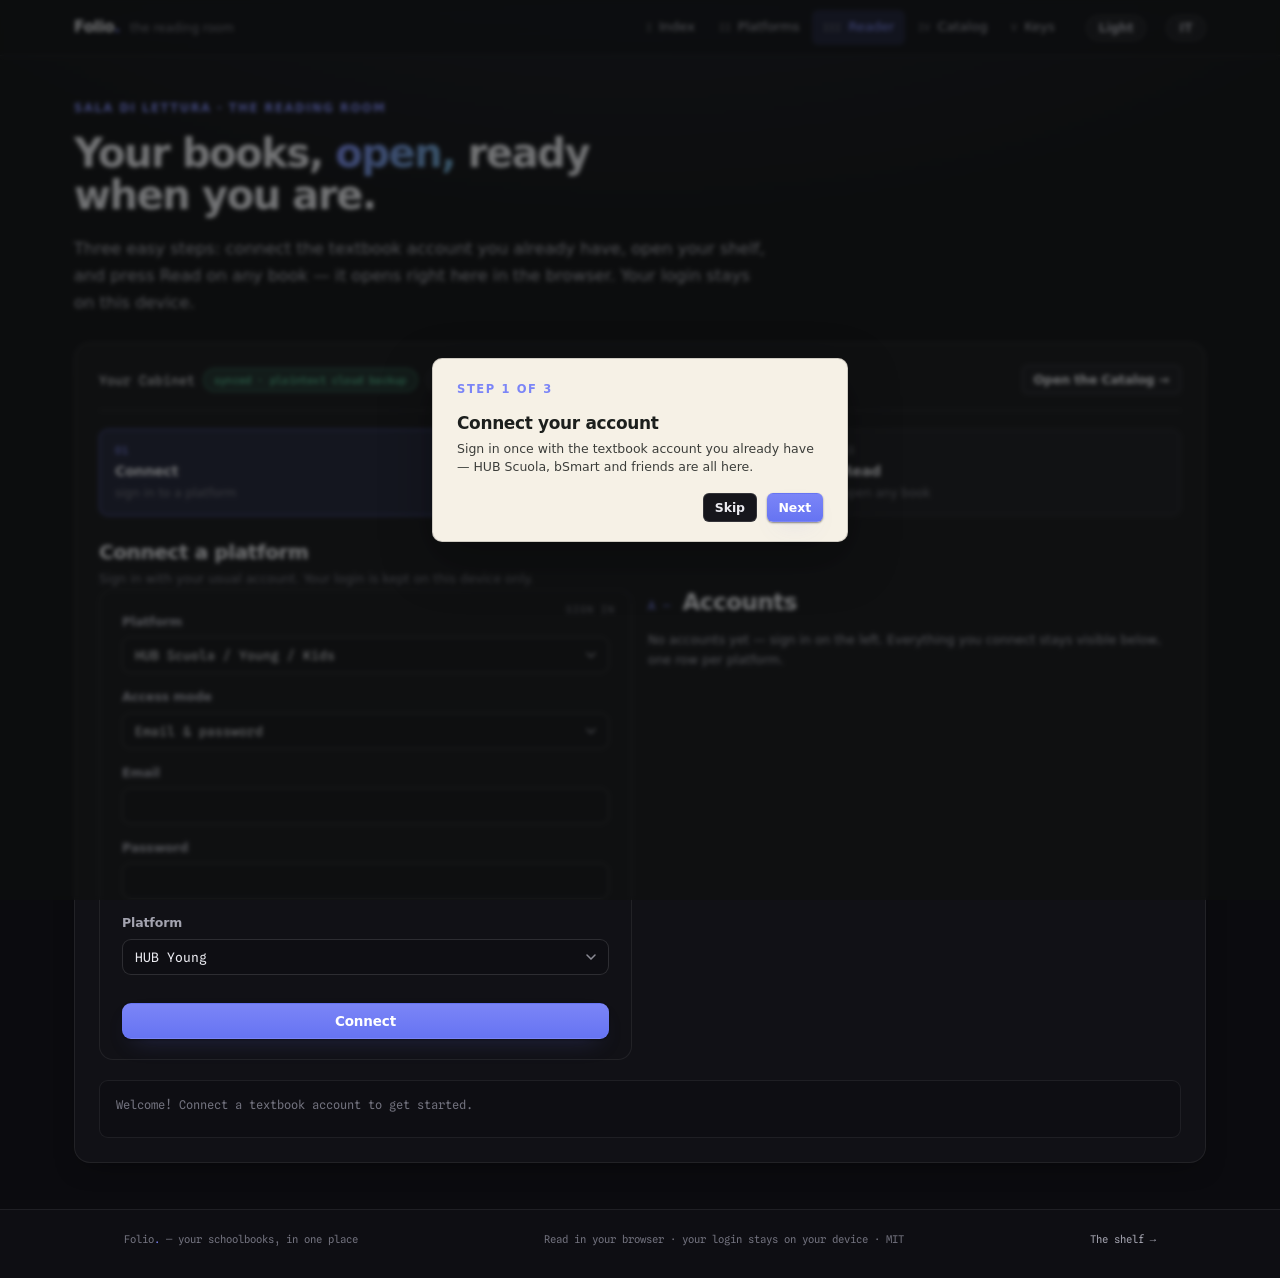
==== commit 498e2c1b: "redesign: guided reader + pdf.js viewer, quiet retries, catalog adoption" ====
--- a/public/app/index.html
+++ b/public/app/index.html
@@ -4,12 +4,13 @@
 <meta charset="utf-8">
 <meta name="viewport" content="width=device-width, initial-scale=1">
 <script>try{var t=localStorage.getItem("folio.theme")||"dark";document.documentElement.setAttribute("data-theme",t);}catch(e){}</script>
-<title>Folio Reader — download your schoolbooks in the browser</title>
-<meta name="description" content="Folio Reader: connect your digital textbook accounts (HUB Scuola, MyLim, DiBooK, bSmart and more), keep them in one plaintext Cabinet and download your books as PDFs — all in the browser.">
-<meta name="keywords" content="download school books, download textbooks, ebook downloader, escolar book download, hub scuola download, mylim download, dibook download, bsmart download, scuola digitale">
+<script src="../assets/js/i18n.js"></script>
+<title>Folio Reader — your schoolbooks, ready to read</title>
+<meta name="description" content="Folio Reader: connect your textbook account (HUB Scuola, MyLim, DiBooK, bSmart and more) and read every book right in your browser. Easy as one, two, three.">
+<meta name="keywords" content="read school books online, digital textbook reader, hub scuola, mylim, dibook, bsmart, scuola digitale, textbook browser">
 <meta property="og:type" content="website">
-<meta property="og:title" content="Folio Reader — download your schoolbooks in the browser">
-<meta property="og:description" content="Your digital textbooks from every platform, in one plaintext Cabinet, downloaded as PDFs in your browser. Free and open source.">
+<meta property="og:title" content="Folio Reader — your schoolbooks, ready to read">
+<meta property="og:description" content="Your textbooks from every platform, in one place — read them right in your browser. Free and open source.">
 <meta property="og:url" content="./index.html">
 <meta name="twitter:card" content="summary">
 <link rel="preconnect" href="https://fonts.googleapis.com">
@@ -36,6 +37,7 @@
       </ul>
     </nav>
       <button type="button" class="theme-btn" data-theme-toggle aria-label="Switch colour theme">Light</button>
+      <button type="button" class="theme-btn lang-btn" data-lang-toggle aria-label="Switch language">IT</button>
   </div>
 </header>
 
@@ -43,8 +45,8 @@
 
   <section class="hero hero-tight">
     <p class="eyebrow">Sala di lettura · the reading room</p>
-    <h1>Your books, <span class="rusty">open,</span> ready to carry home.</h1>
-    <p class="lede">Three moves: connect the textbook platform you already own, look at your shelf — every title lists itself in the public <a href="catalog.html">Catalog</a> and Folio starts pulling every PDF down in the background, one after another, assembling each into a single stored PDF right here in the tab. Watch the queue chip, or press <b>Download</b> on any book to grab it now. Your credentials stay in a plaintext Cabinet on <i>this</i> device.</p>
+    <h1>Your books, <span class="rusty">open,</span> ready when you are.</h1>
+    <p class="lede">Three easy steps: connect the textbook account you already have, open your shelf, and press Read on any book — it opens right here in the browser. Your login stays on this device.</p>
   </section>
 
   <section id="desk" class="wizard" style="display:none">
@@ -61,14 +63,14 @@
     <ol class="wiz-nav" id="wiz-nav">
       <li data-step="1"><i>01</i><b>Connect</b><span>sign in to a platform</span></li>
       <li data-step="2"><i>02</i><b>Shelf</b><span>everything you own</span></li>
-      <li data-step="3"><i>03</i><b>Download</b><span>queue → PDF → catalog</span></li>
+      <li data-step="3"><i>03</i><b>Read</b><span>open any book</span></li>
     </ol>
 
     <!-- ============ STEP 1 — CONNECT ============ -->
     <section class="wstep" id="step-1">
       <div class="wstep-head">
         <h2>Connect a platform</h2>
-        <p class="small muted">Credentials are kept in this device’s plaintext Cabinet and only ever relayed to the platform you’re signing into.</p>
+        <p class="small muted">Sign in with your usual account. Your login is kept on this device only.</p>
       </div>
 
       <div class="grid-2" style="align-items:start">
@@ -95,11 +97,10 @@
     <section class="wstep" id="step-2" hidden>
       <div class="wstep-head">
         <h2>Your shelf</h2>
-        <p class="small muted">Every title below is already listed in the public catalog. Press <b>Download all</b> and Folio pulls each one down, one after another, and stores the finished PDF in the catalog.</p>
+        <p class="small muted">All your books in one list. Press Read on any title — books you haven’t opened yet prepare themselves quietly in the background.</p>
       </div>
 
       <div class="wstep-actions">
-        <button type="button" id="dl-all" class="btn btn-primary">Download all →</button>
         <button type="button" id="to-connect" class="btn">+ Connect another</button>
         <span class="cat-count" id="shelf-count"></span>
       </div>
@@ -122,11 +123,11 @@
       </div>
     </section>
 
-    <!-- ============ STEP 3 — DOWNLOAD ============ -->
+    <!-- ============ STEP 3 — READ ============ -->
     <section class="wstep" id="step-3" hidden>
       <div class="wstep-head">
-        <h2>Download queue</h2>
-        <p class="small muted">Books are pulled one at a time in this tab and uploaded to the catalog as they finish. You can leave this screen — the queue keeps running while the tab stays open.</p>
+        <h2>Preparing your books</h2>
+        <p class="small muted">Books get ready one at a time. When a book is ready it shows up in the catalog with a Read button — just come back later, or keep this page open.</p>
       </div>
 
       <div class="wstep-actions">
@@ -140,11 +141,11 @@
 
       <div class="empty-state" id="q-empty" hidden>
         <p><b>Queue is empty.</b></p>
-        <p class="small muted">Everything you own is already downloaded and stored in the catalog — or queue it from the shelf.</p>
+        <p class="small muted">Nothing is waiting. Everything you own is ready — open the catalog and start reading.</p>
       </div>
     </section>
 
-    <div class="log" id="log" aria-live="polite">The desk is open — connect a platform to begin.</div>
+    <div class="log" id="log" aria-live="polite">Welcome! Connect a textbook account to get started.</div>
   </section>
 
 </main>
@@ -152,7 +153,7 @@
 <footer class="colophon">
   <div class="page colophon-inner">
     <div class="mono">Folio<em>.</em> — your schoolbooks, in one place</div>
-    <div class="mono">Everything runs in this tab · credentials stay local · MIT</div>
+    <div class="mono">Read in your browser · your login stays on your device · MIT</div>
     <div class="mono"><a href="../platforms.html">The shelf →</a></div>
   </div>
 </footer>
--- a/public/assets/css/folio.css
+++ b/public/assets/css/folio.css
@@ -1375,6 +1375,33 @@
 }
 
 /* ---------- reduced motion ---------- */
+/* --- language switch (globe next to the theme button) ------------------ */
+.lang-btn { min-width: 3.2em; font-weight: 600; letter-spacing: .04em; }
+
+/* --- continue-reading chip on catalog cards ---------------------------- */
+.cat-card .st.resume { color: var(--blue, #6aa4d8); }
+
+/* --- first-run tour ----------------------------------------------------- */
+.tour-ov {
+  position: fixed; inset: 0; z-index: 90;
+  background: color-mix(in srgb, var(--ink, #101210) 55%, transparent);
+  display: flex; align-items: center; justify-content: center;
+  padding: 1.2rem;
+  backdrop-filter: blur(2px);
+}
+.tour-card {
+  background: var(--paper, #f6f1e6);
+  color: var(--ink, #1c1f1d);
+  border: 1px solid color-mix(in srgb, var(--ink, #1c1f1d) 18%, transparent);
+  border-radius: 10px;
+  max-width: 26rem; width: 100%;
+  padding: 1.4rem 1.5rem 1.2rem;
+  box-shadow: 0 18px 50px rgba(0,0,0,.35);
+}
+.tour-card h3 { margin: .2rem 0 .4rem; }
+.tour-card .small { opacity: .85; margin: 0 0 1rem; line-height: 1.5; }
+.tour-actions { display: flex; justify-content: flex-end; gap: .6rem; }
+
 @media (prefers-reduced-motion: reduce) {
   *, *::before, *::after {
     animation-duration: 0.001s !important;
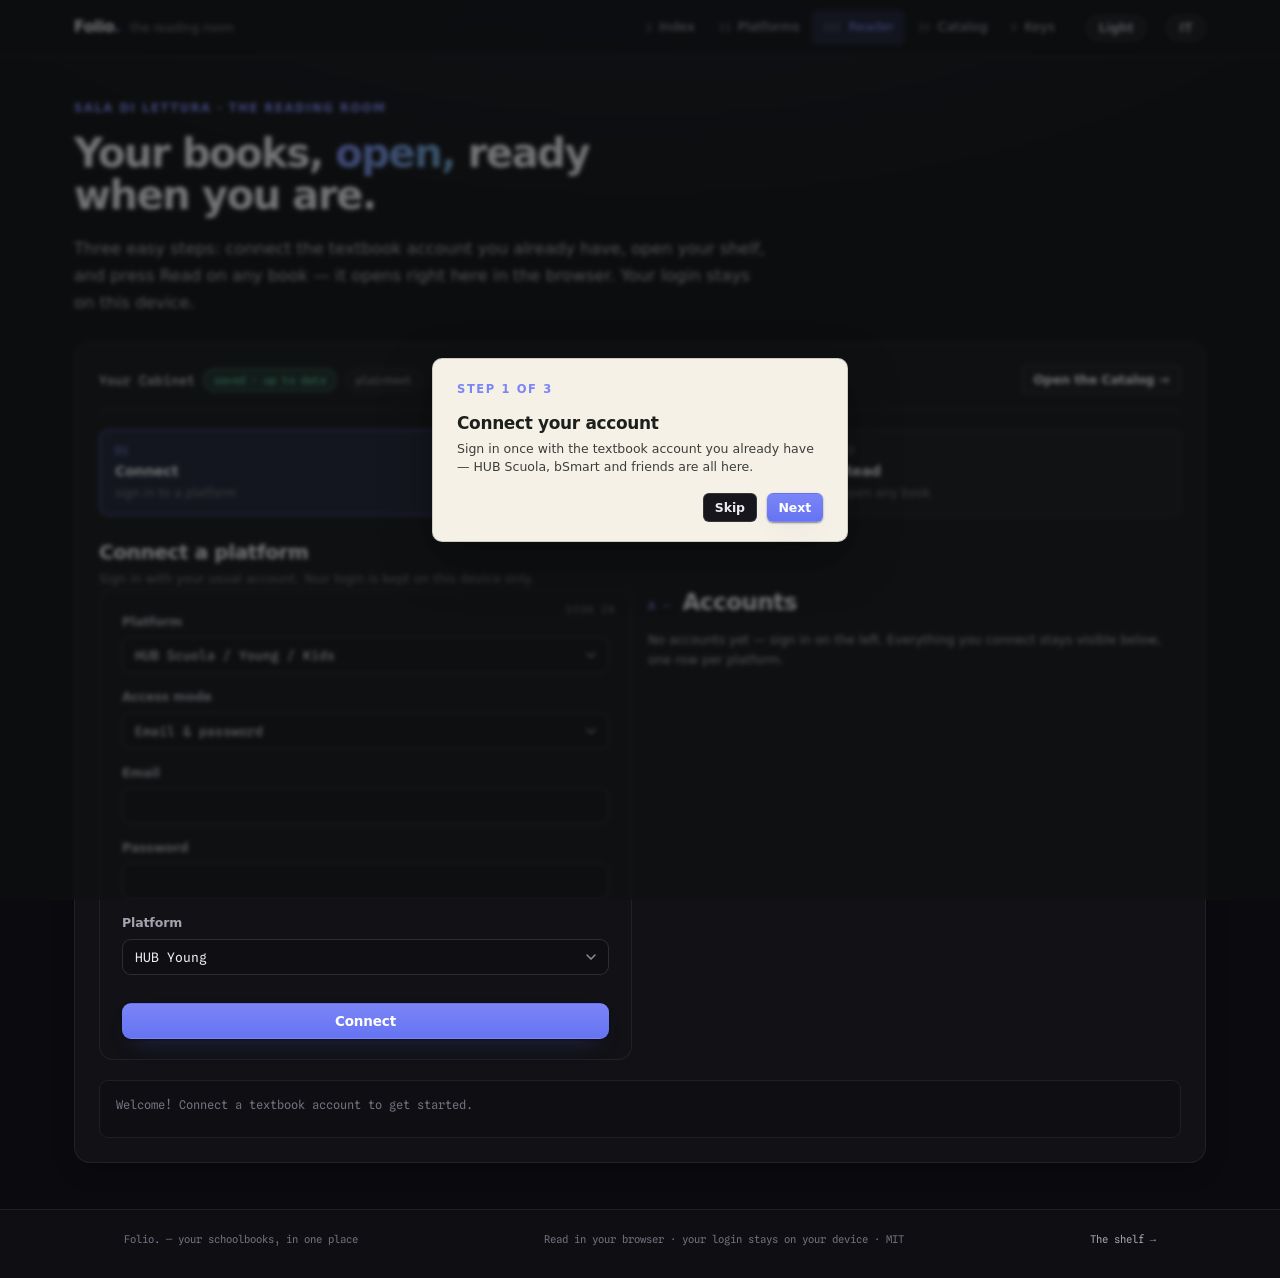
==== commit 03f595d8: "engines: fix mylim bytes, register educadhoc; harden proxy, cache covers" ====
--- a/public/app/index.html
+++ b/public/app/index.html
@@ -167,6 +167,7 @@
 <script src="lib/engines/mylim.js"></script>
 <script src="lib/engines/dibook.js"></script>
 <script src="lib/engines/bsmart.js"></script>
+<script src="lib/engines/educadhoc.js"></script>
 <script src="lib/publish.js"></script>
 <script src="lib/desktop.js"></script>
 </body>
--- a/public/assets/css/folio.css
+++ b/public/assets/css/folio.css
@@ -1378,6 +1378,37 @@
 /* --- language switch (globe next to the theme button) ------------------ */
 .lang-btn { min-width: 3.2em; font-weight: 600; letter-spacing: .04em; }
 
+/* --- home shelf strip (live catalog preview) ---------------------------- */
+.shelf-strip {
+  display: grid;
+  grid-template-columns: repeat(auto-fill, minmax(140px, 1fr));
+  gap: 16px 14px;
+  margin-top: 18px;
+}
+.shelf-card {
+  display: flex;
+  flex-direction: column;
+  gap: 6px;
+  color: var(--text);
+  text-decoration: none;
+}
+.shelf-cover {
+  aspect-ratio: 3 / 4;
+  border-radius: var(--r);
+  overflow: hidden;
+  background: var(--panel);
+  border: 1px solid var(--border);
+  display: flex;
+  align-items: center;
+  justify-content: center;
+  transition: border-color 0.15s ease, transform 0.15s ease;
+}
+.shelf-cover img { width: 100%; height: 100%; object-fit: cover; display: block; }
+.shelf-cover-ph { font-size: 2.2rem; font-weight: 700; opacity: 0.45; }
+.shelf-card:hover .shelf-cover { border-color: var(--accent); transform: translateY(-2px); }
+.shelf-title { font-weight: 600; font-size: 0.92rem; line-height: 1.25; }
+.shelf-meta { font-size: 0.78rem; color: var(--text-3); }
+
 /* --- continue-reading chip on catalog cards ---------------------------- */
 .cat-card .st.resume { color: var(--blue, #6aa4d8); }
 
